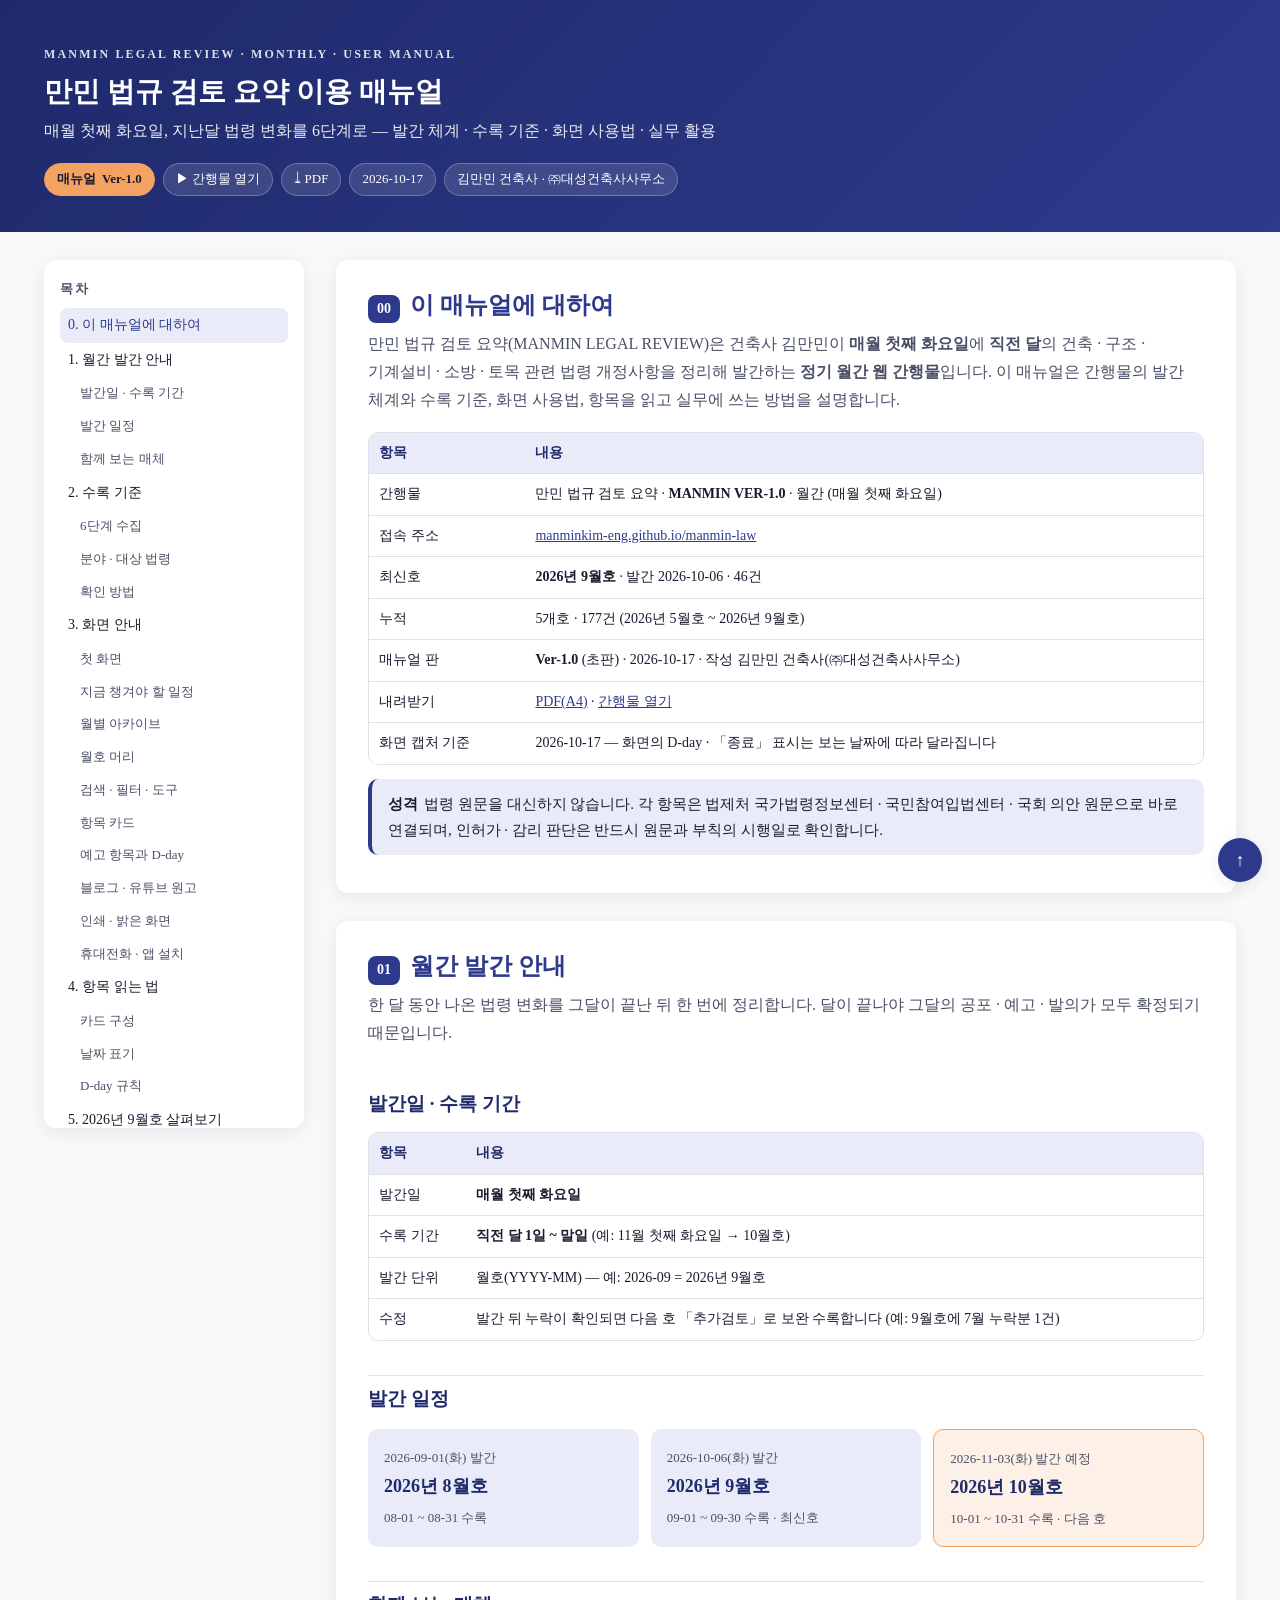
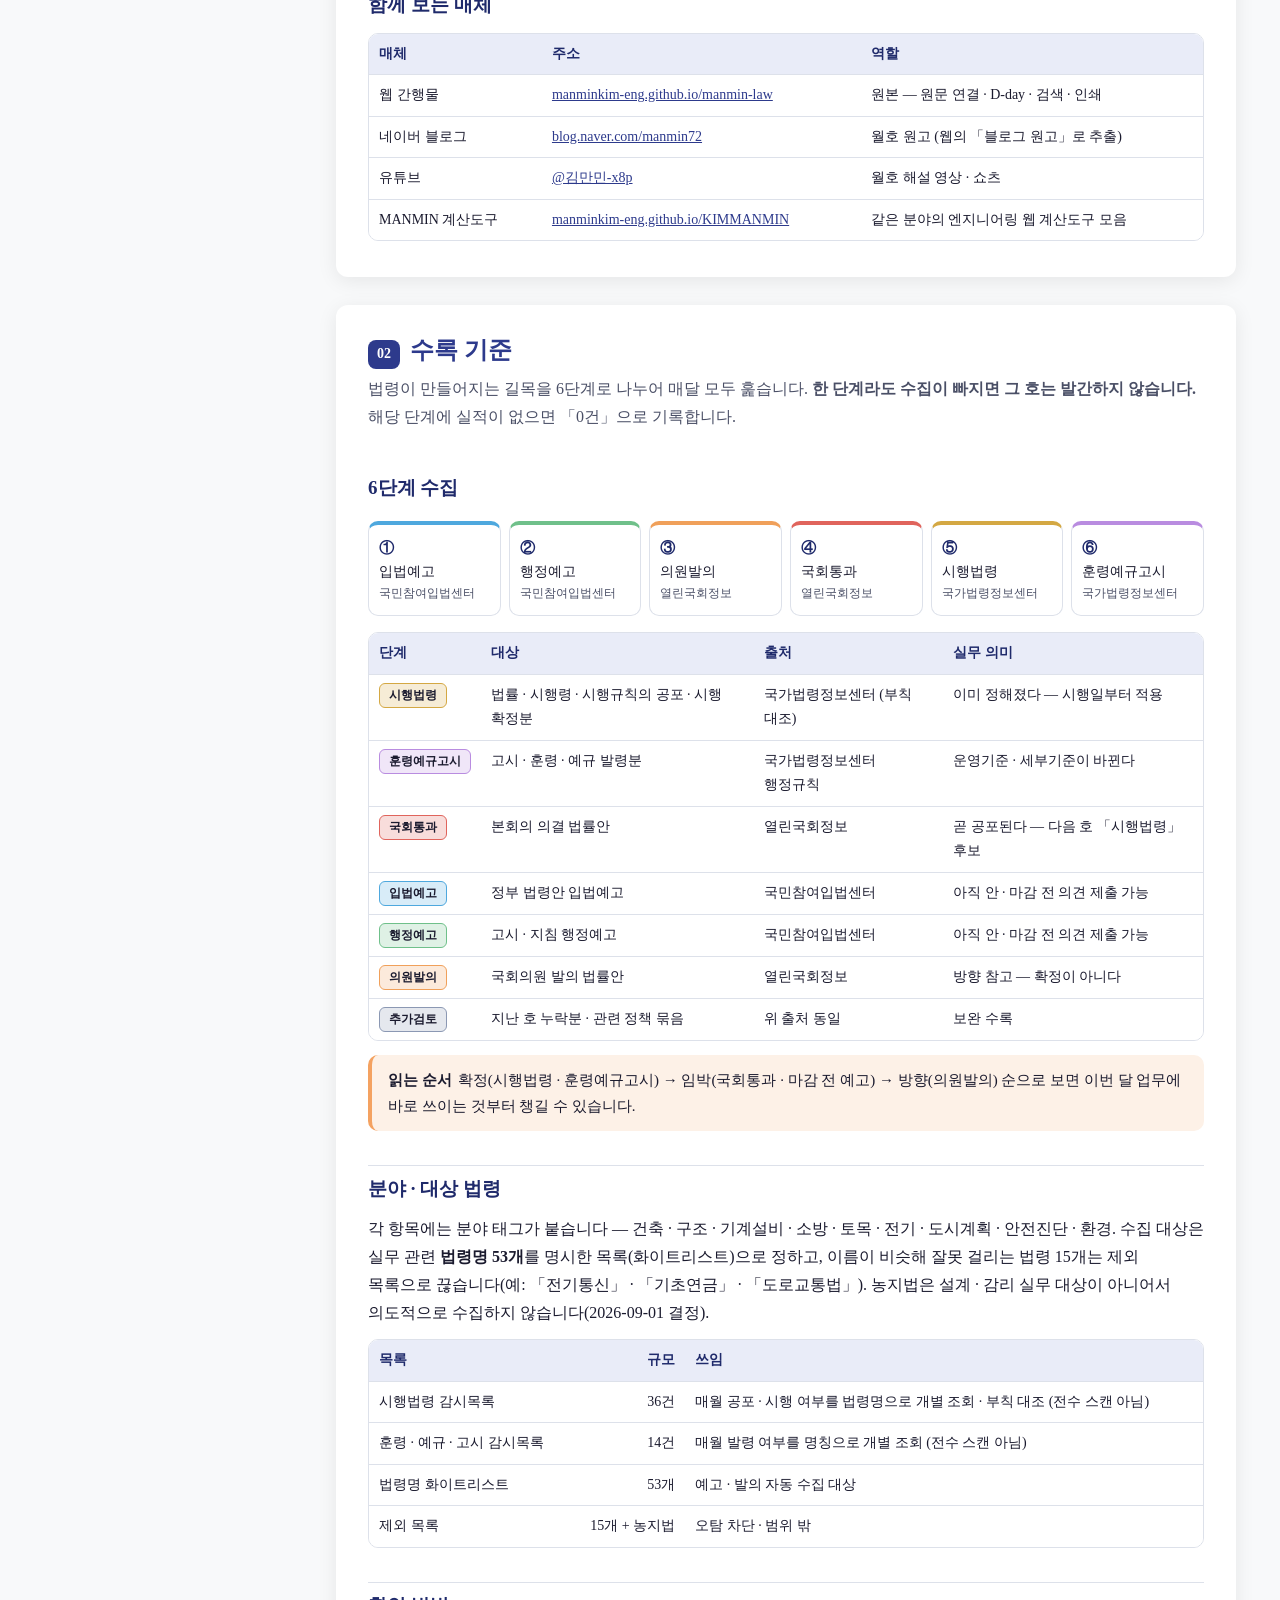
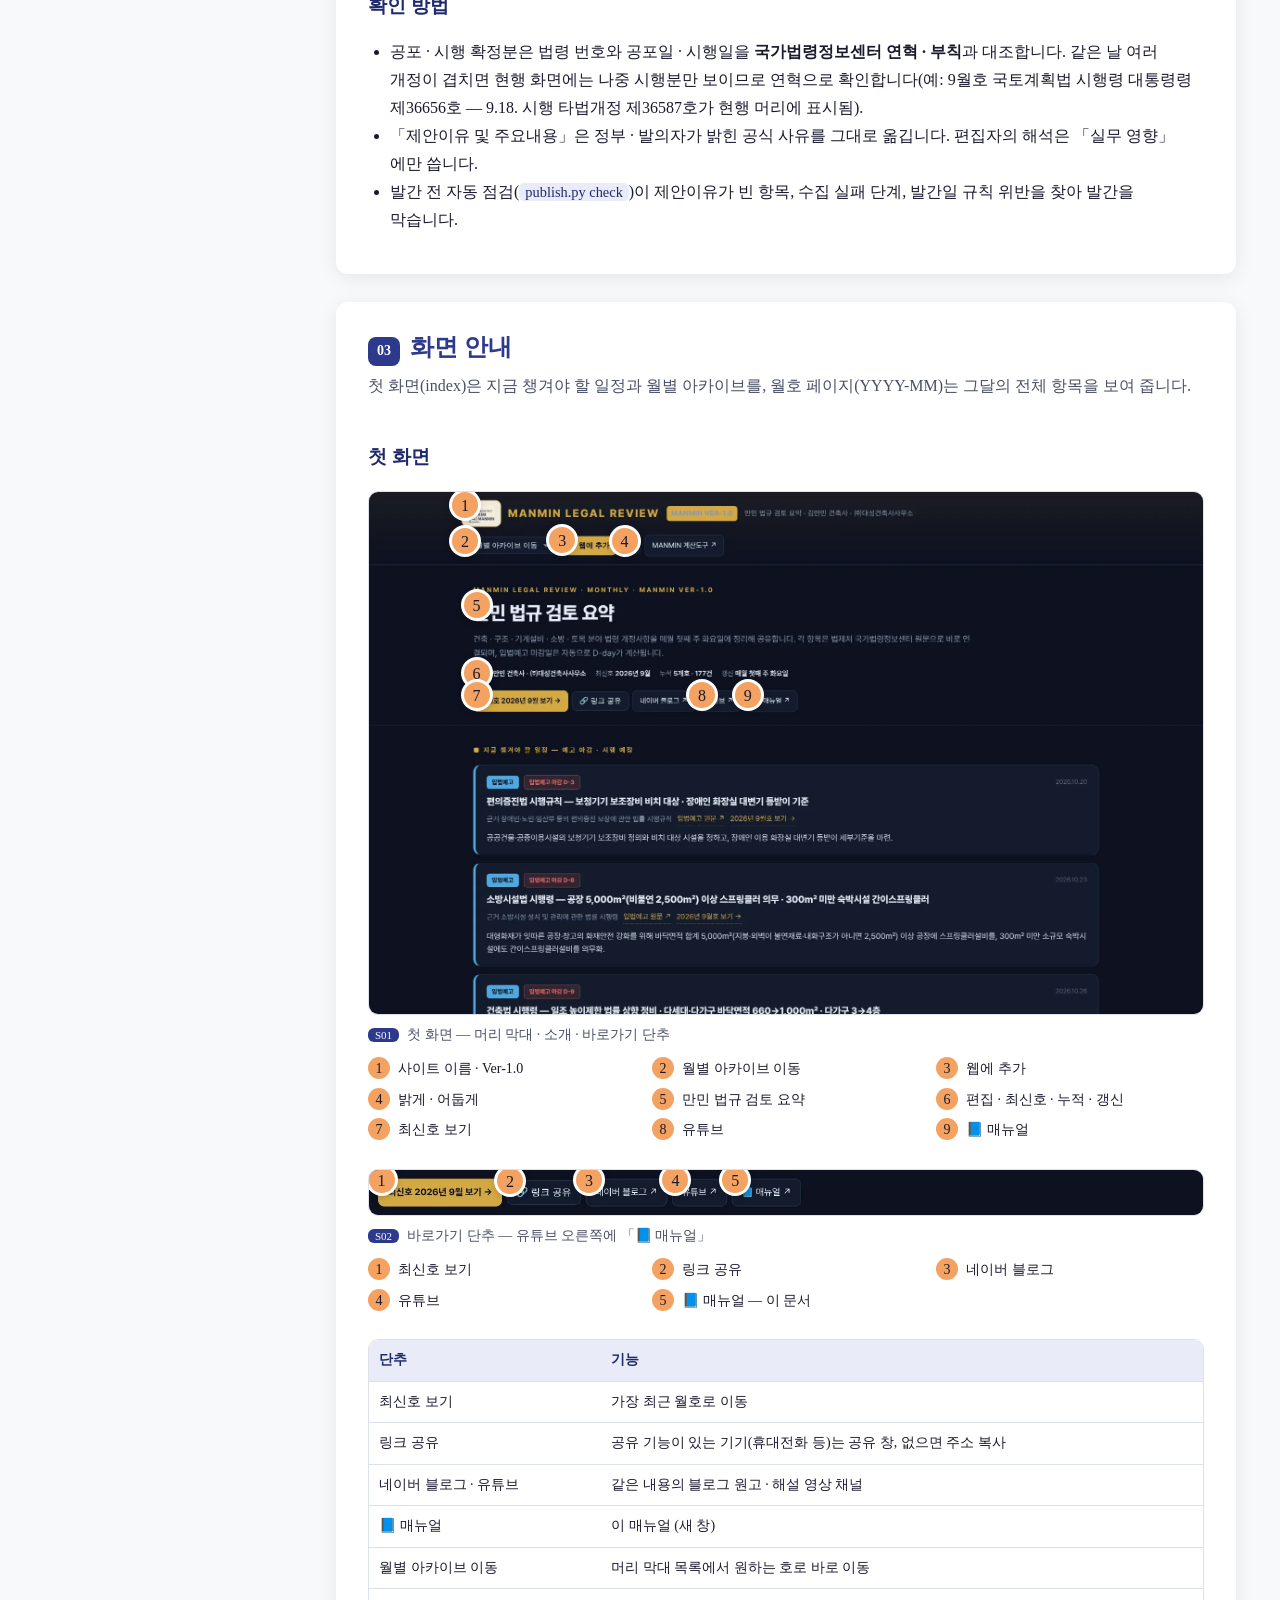
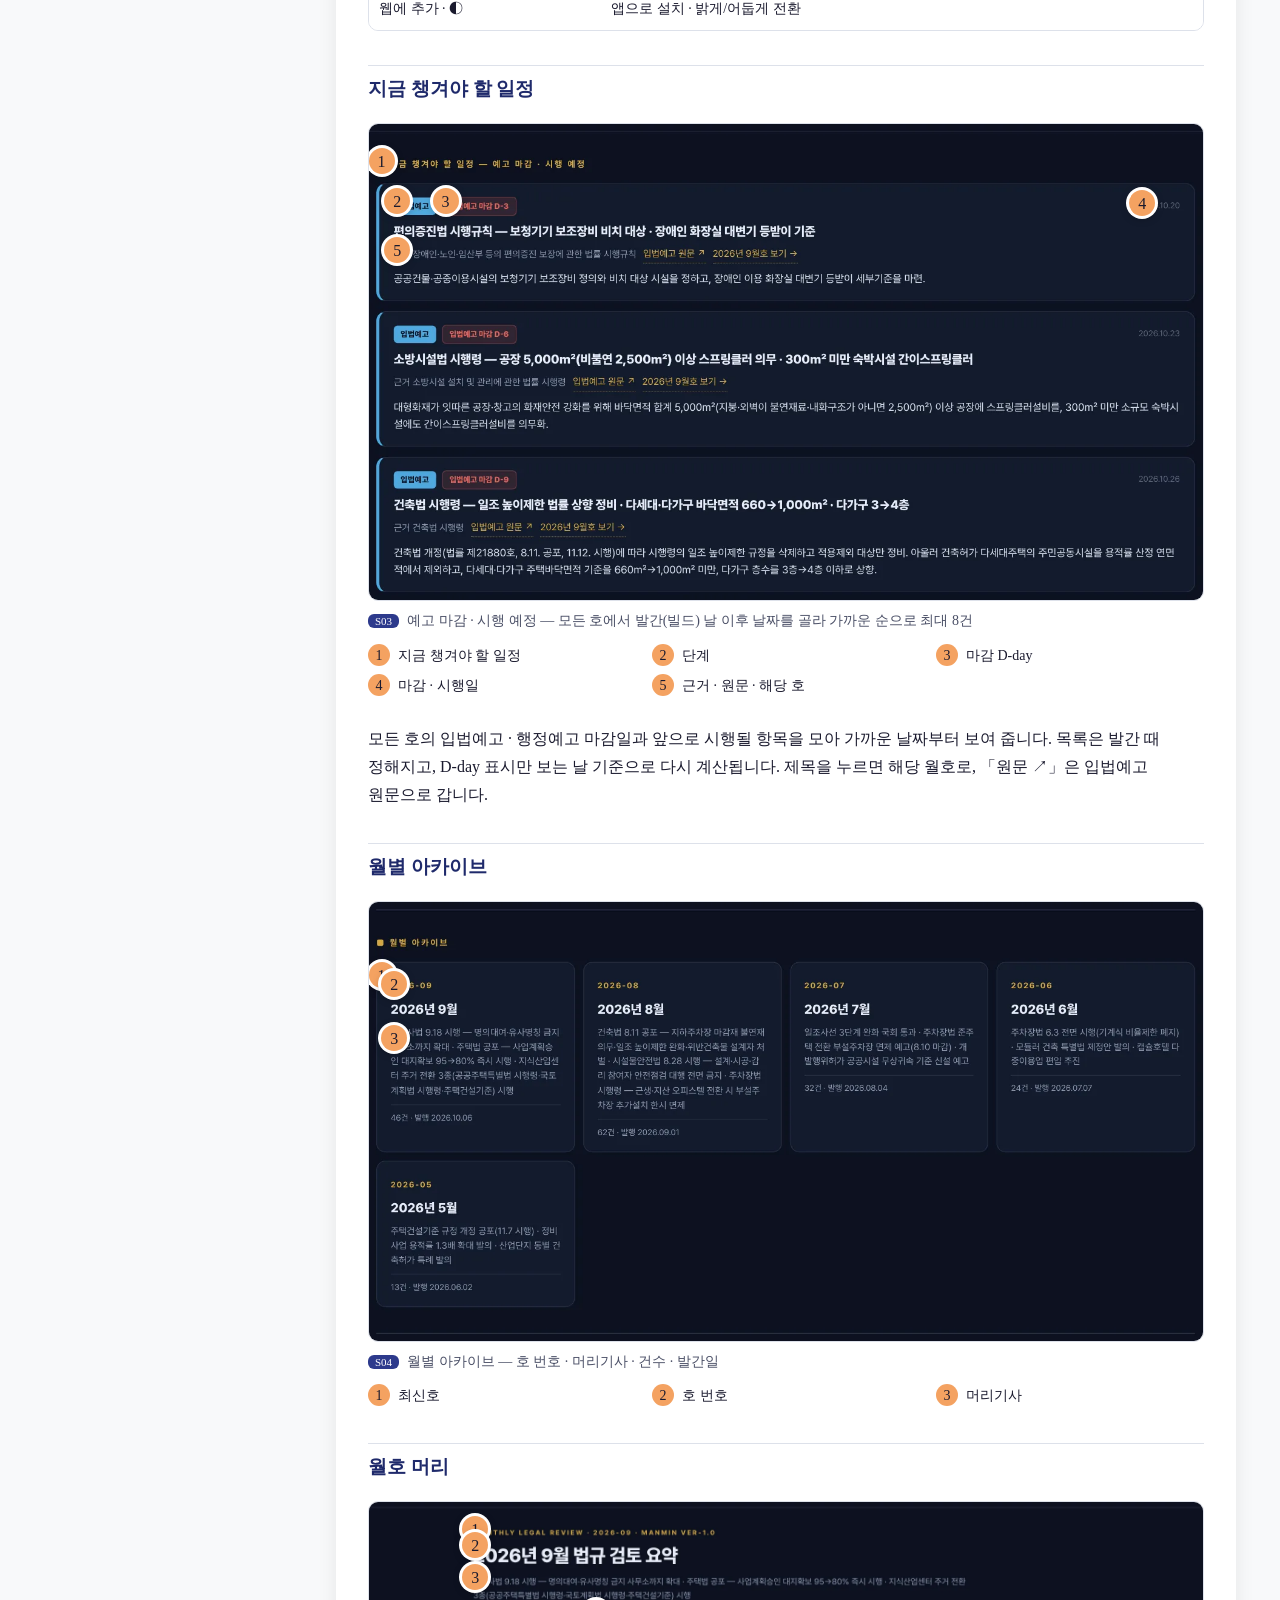
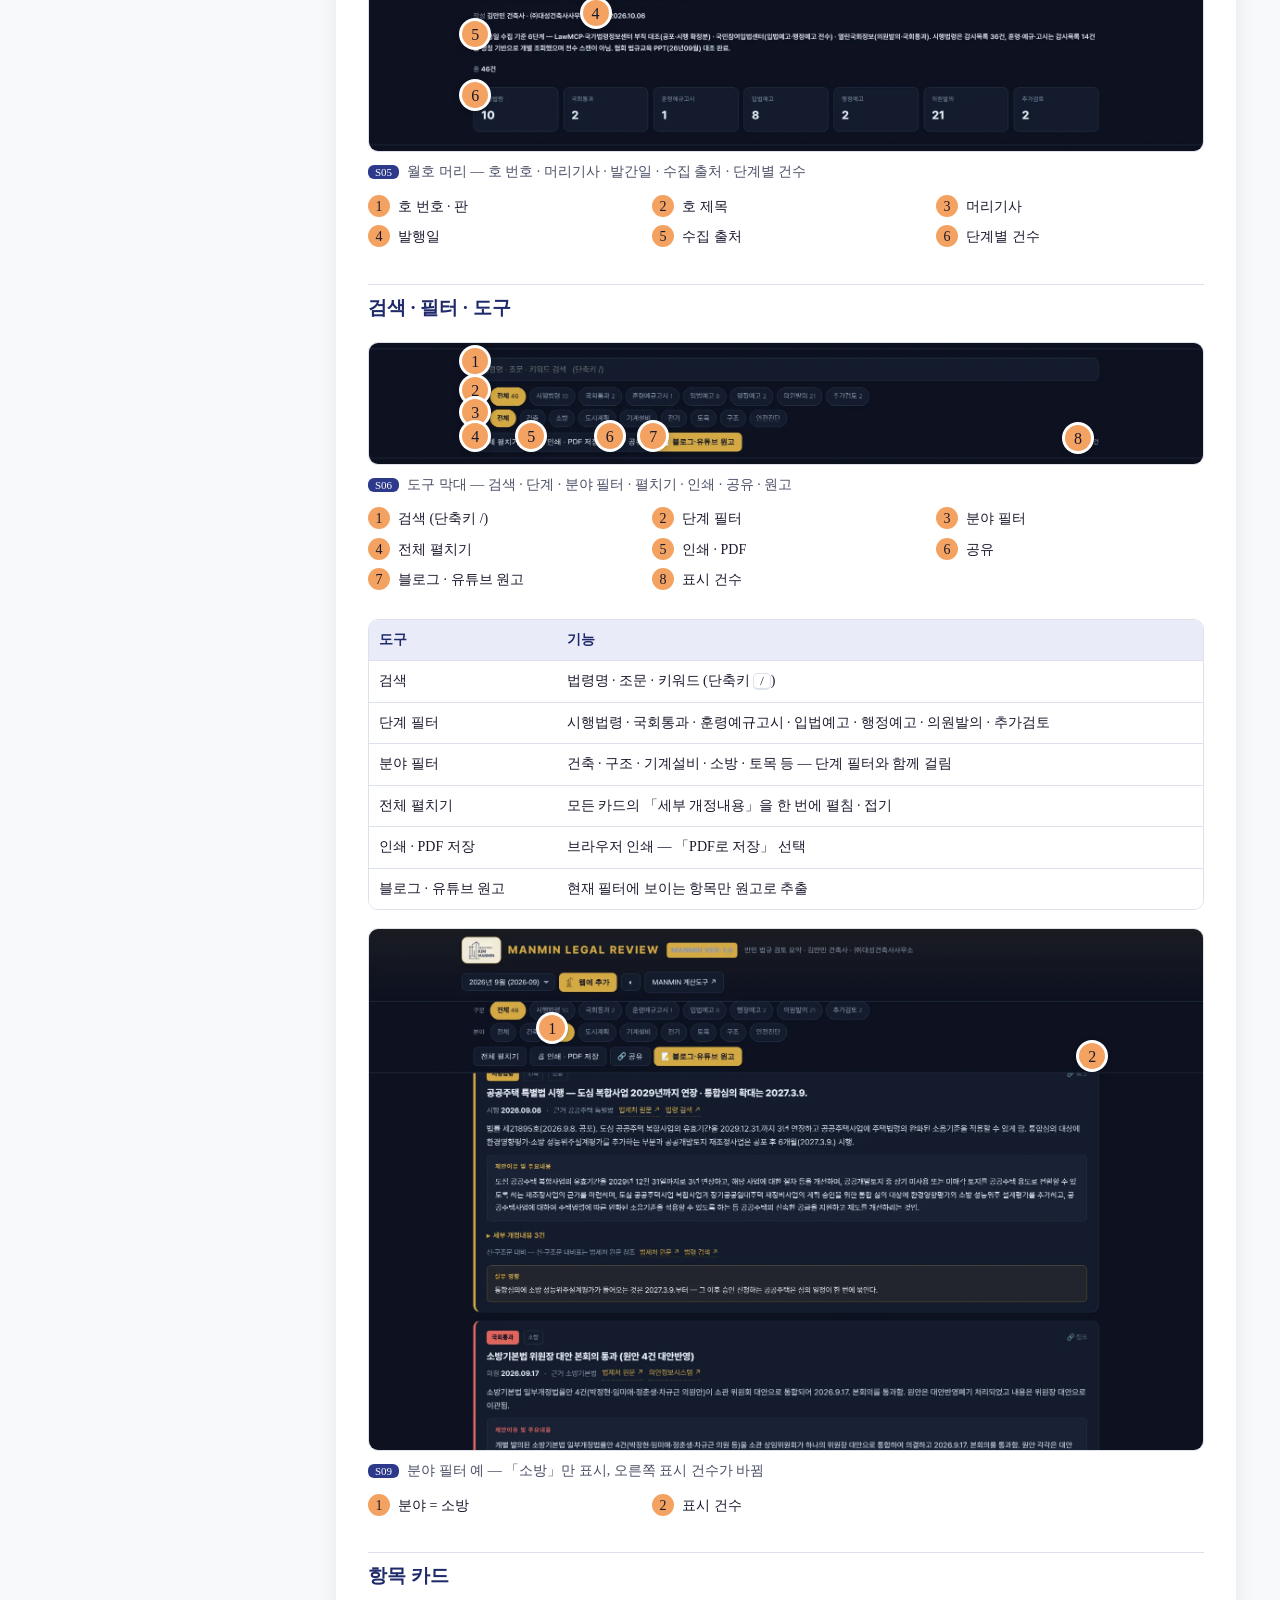
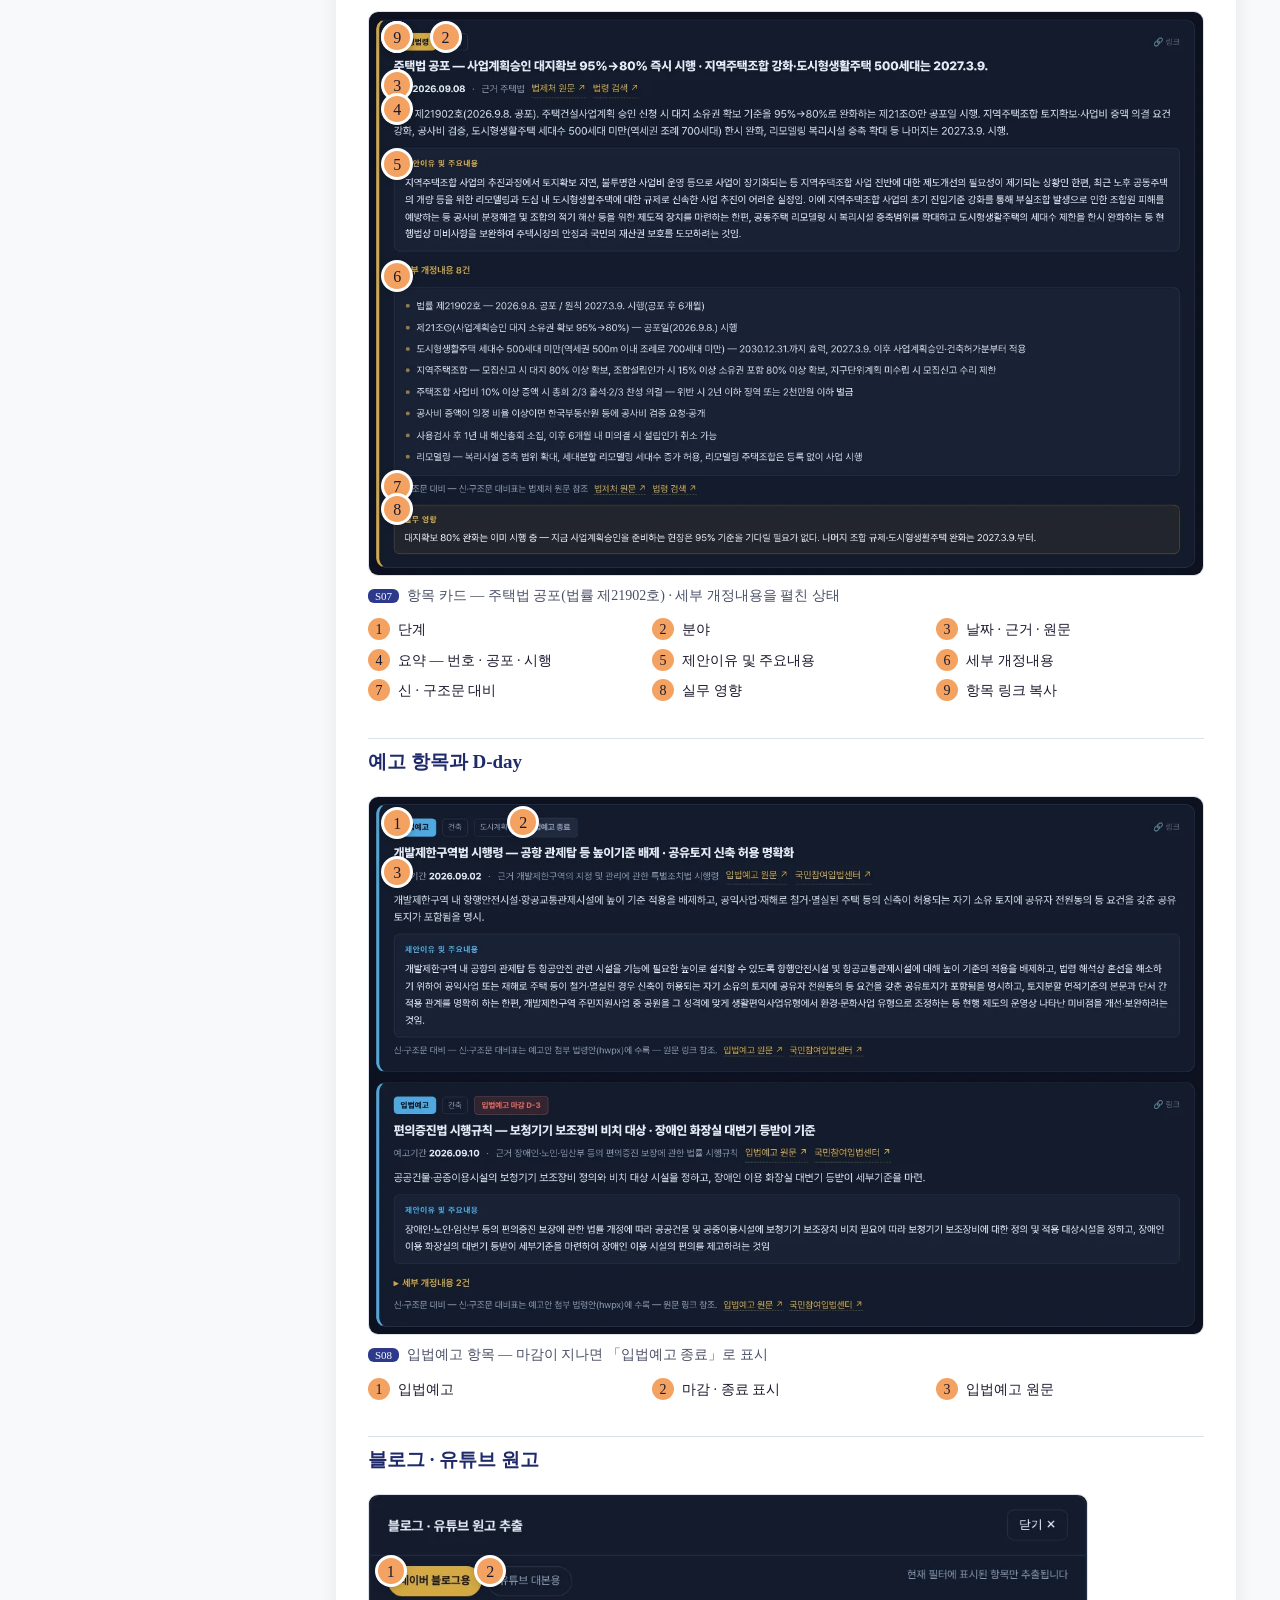
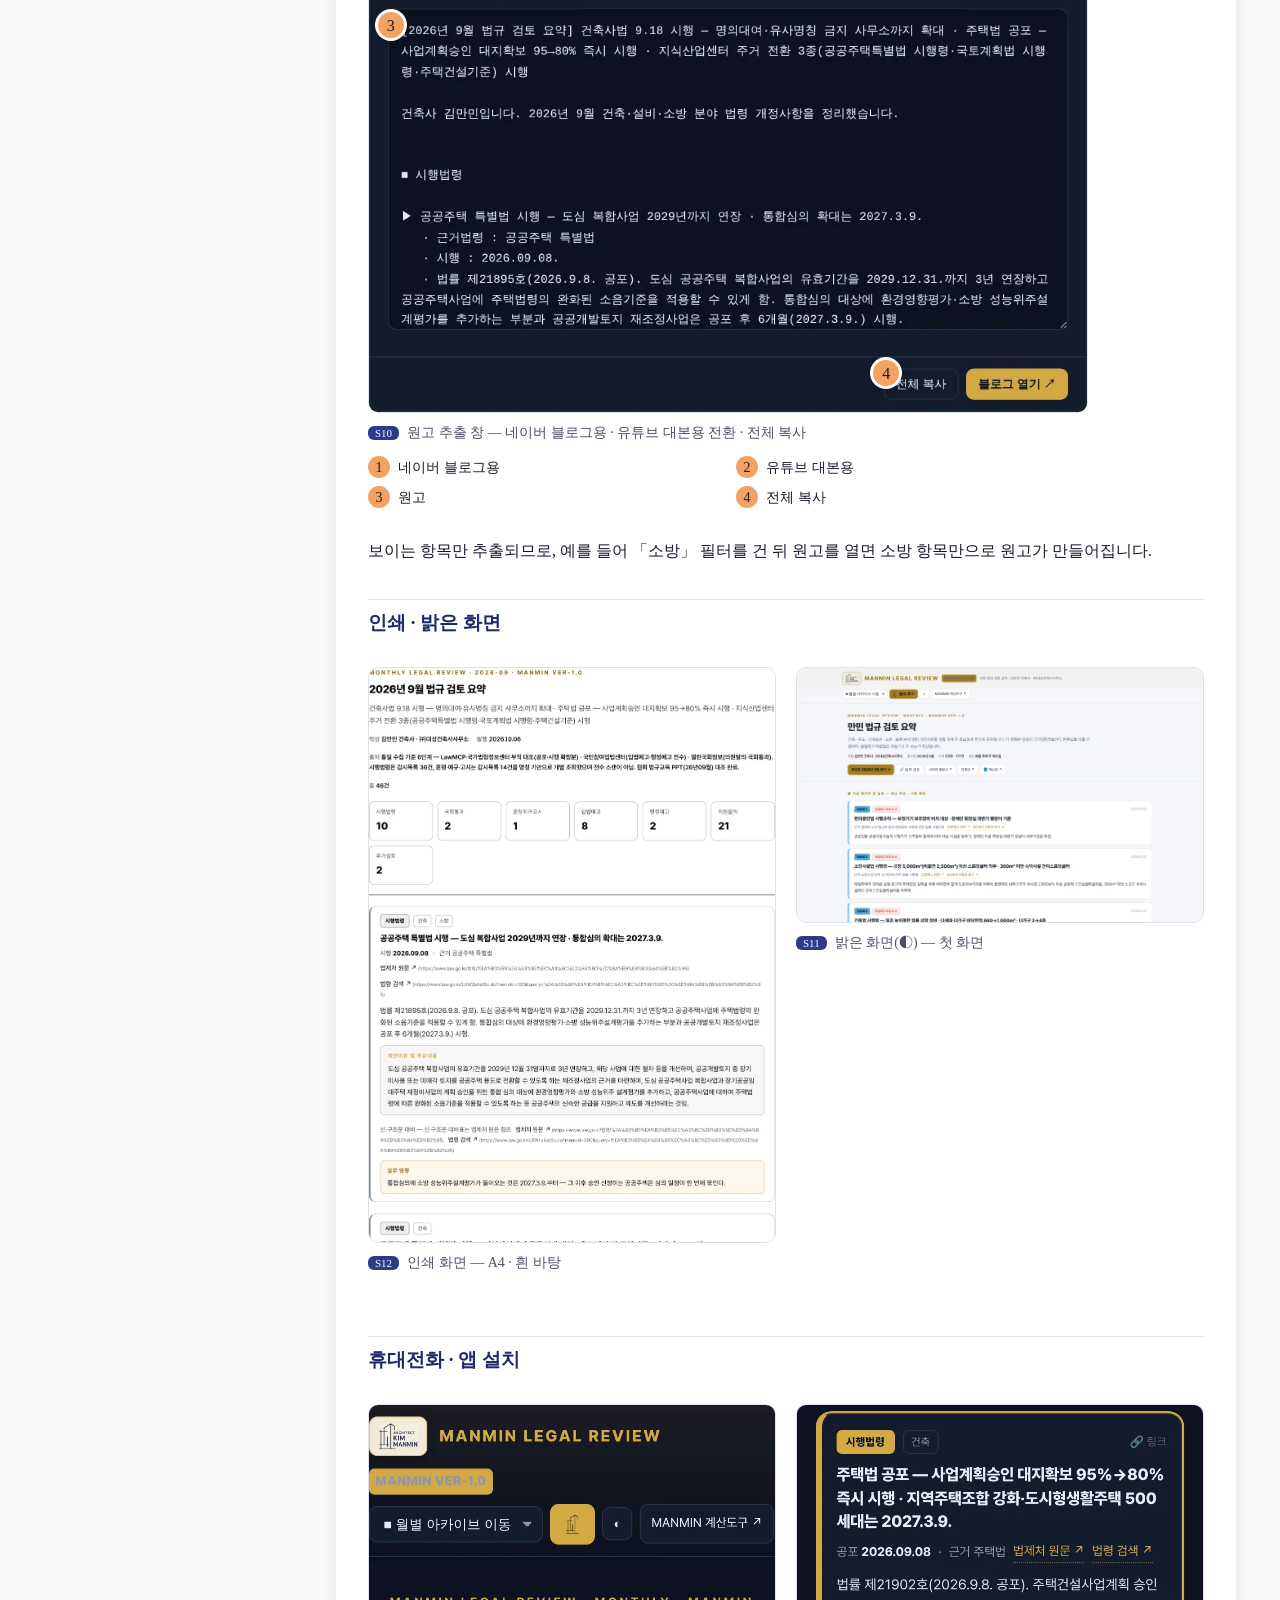
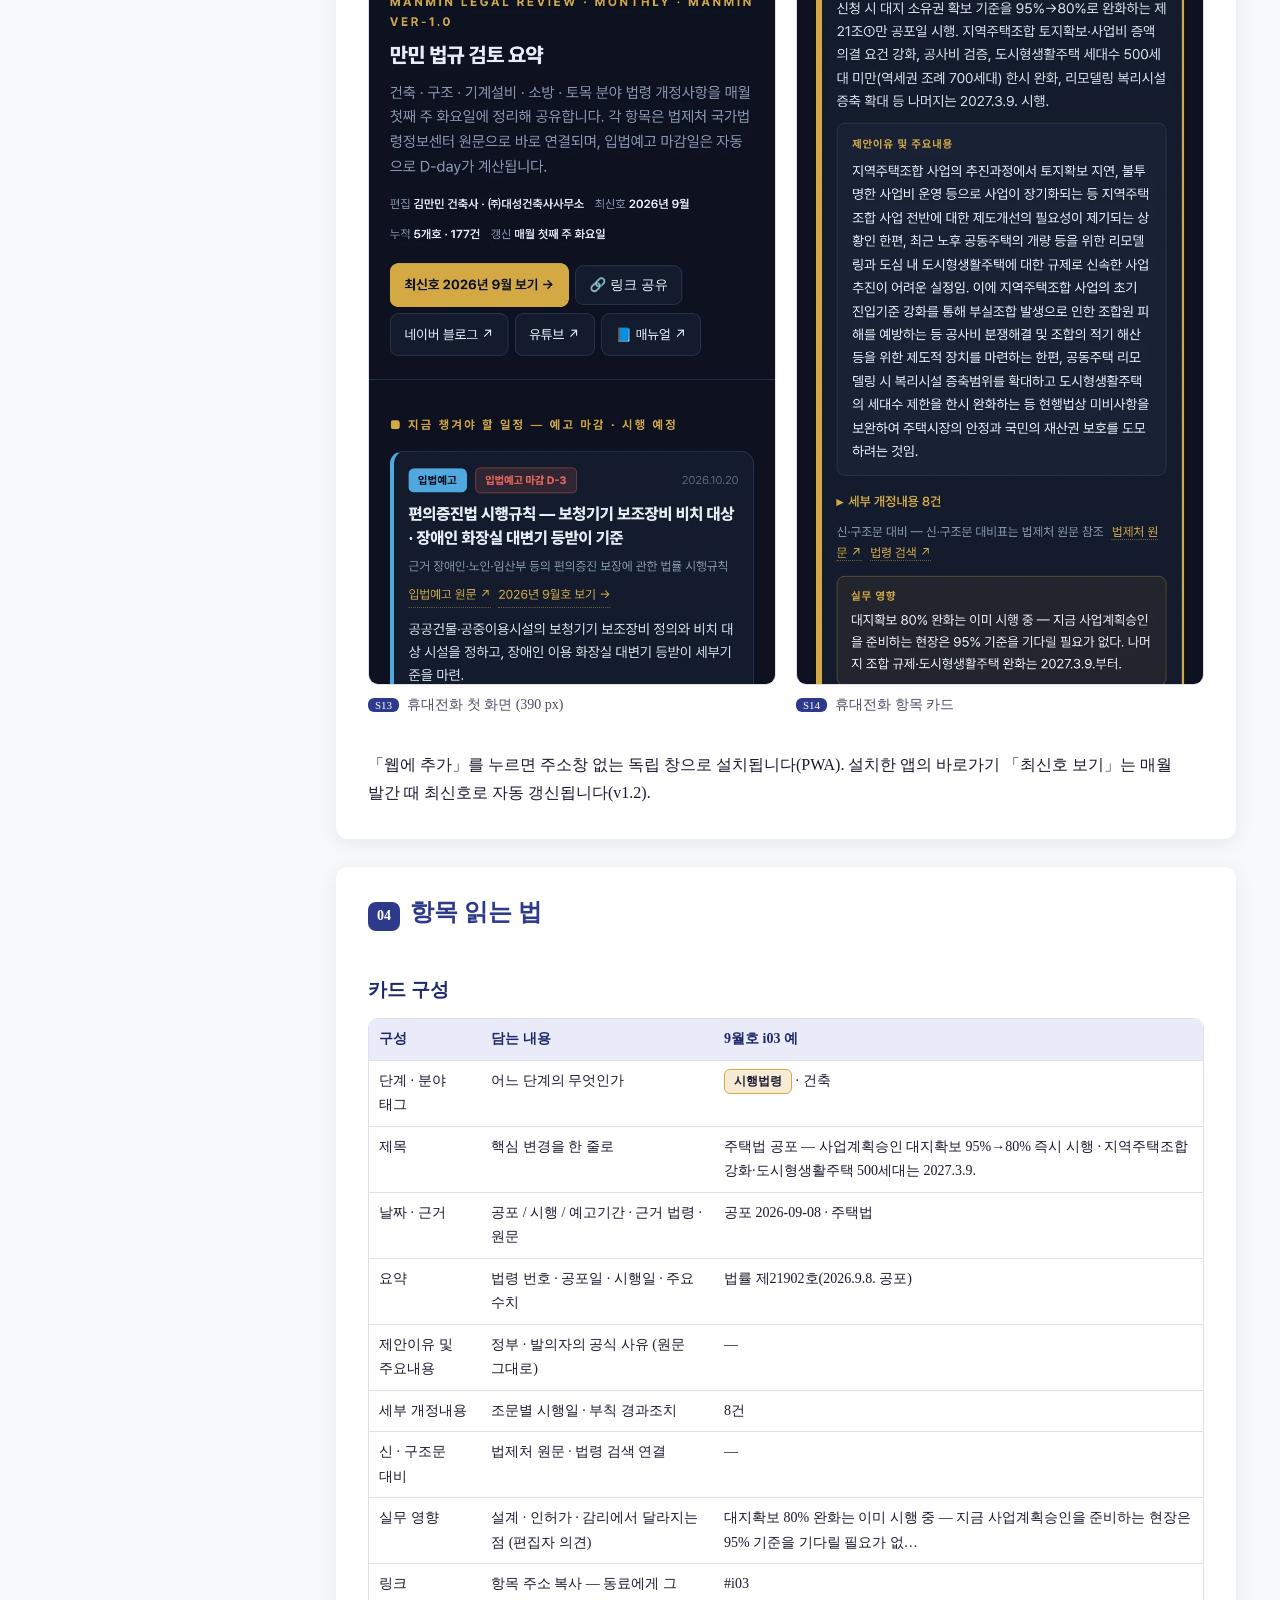
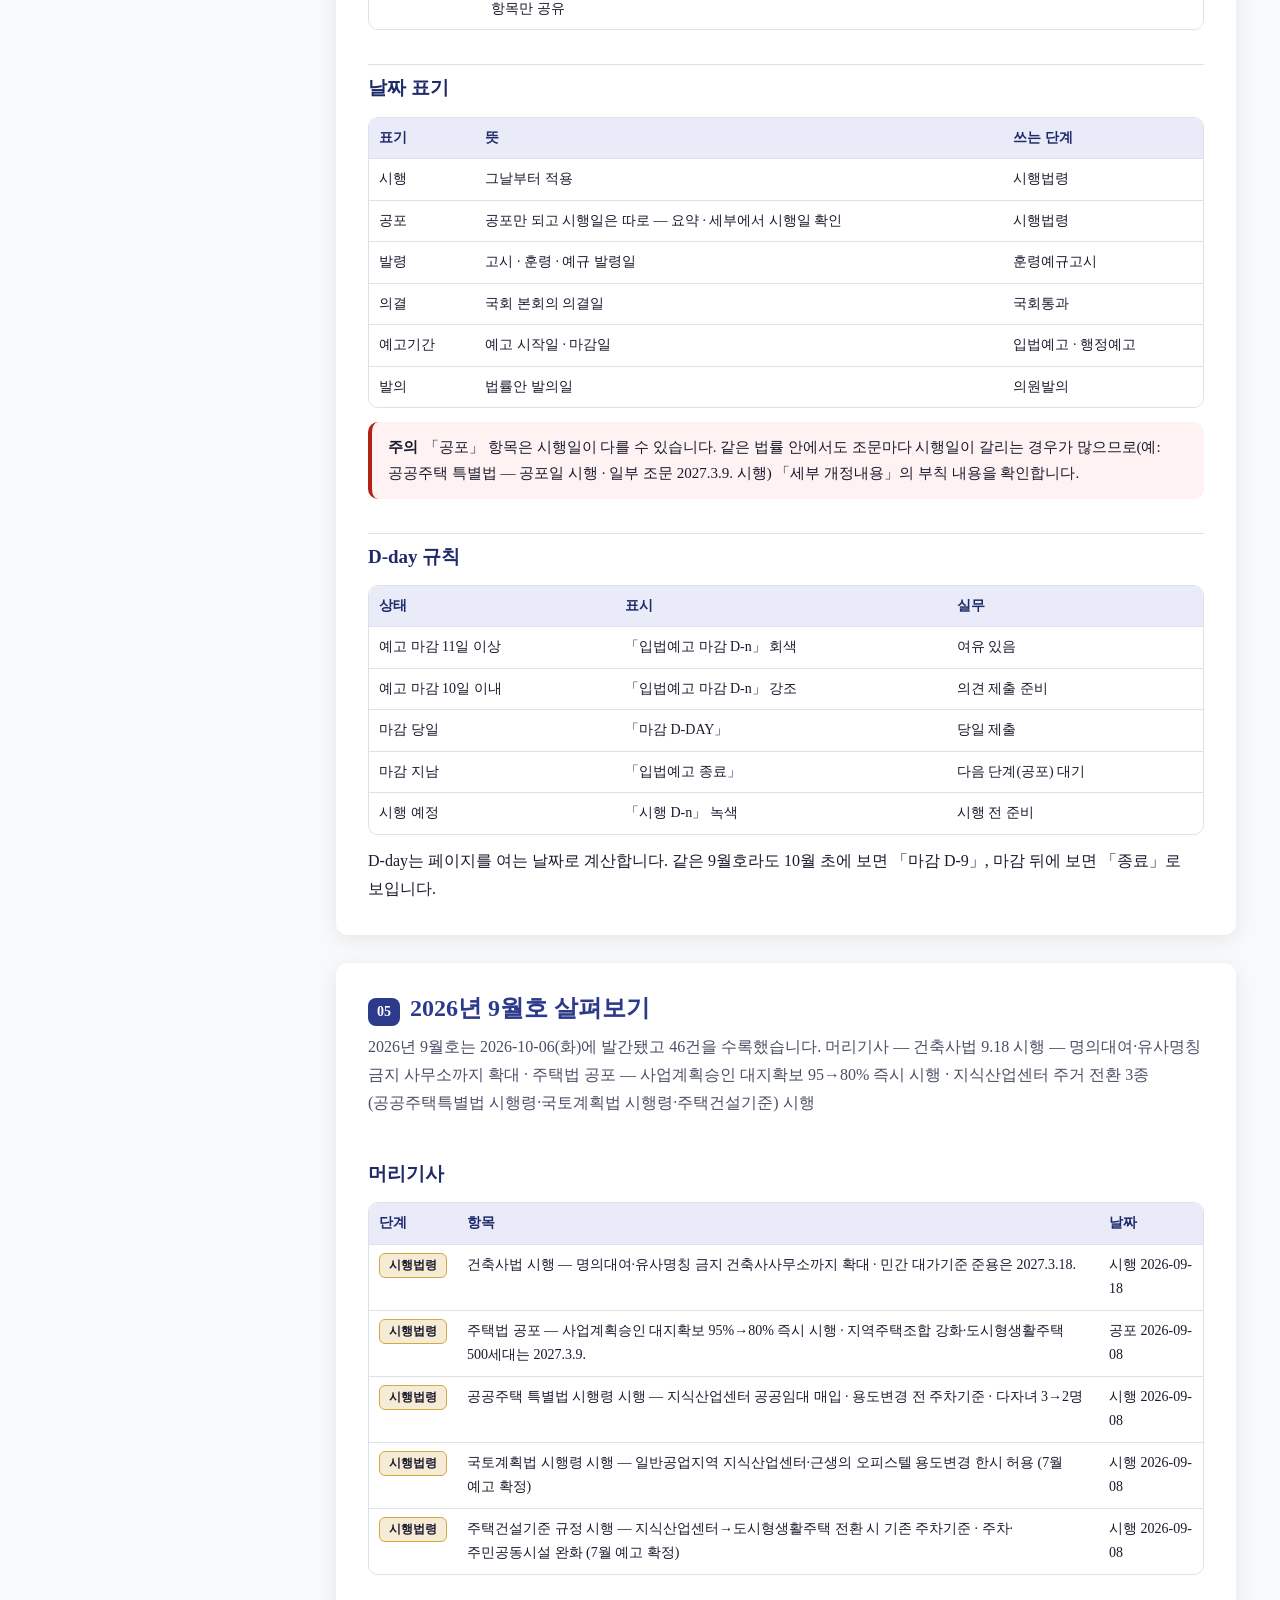
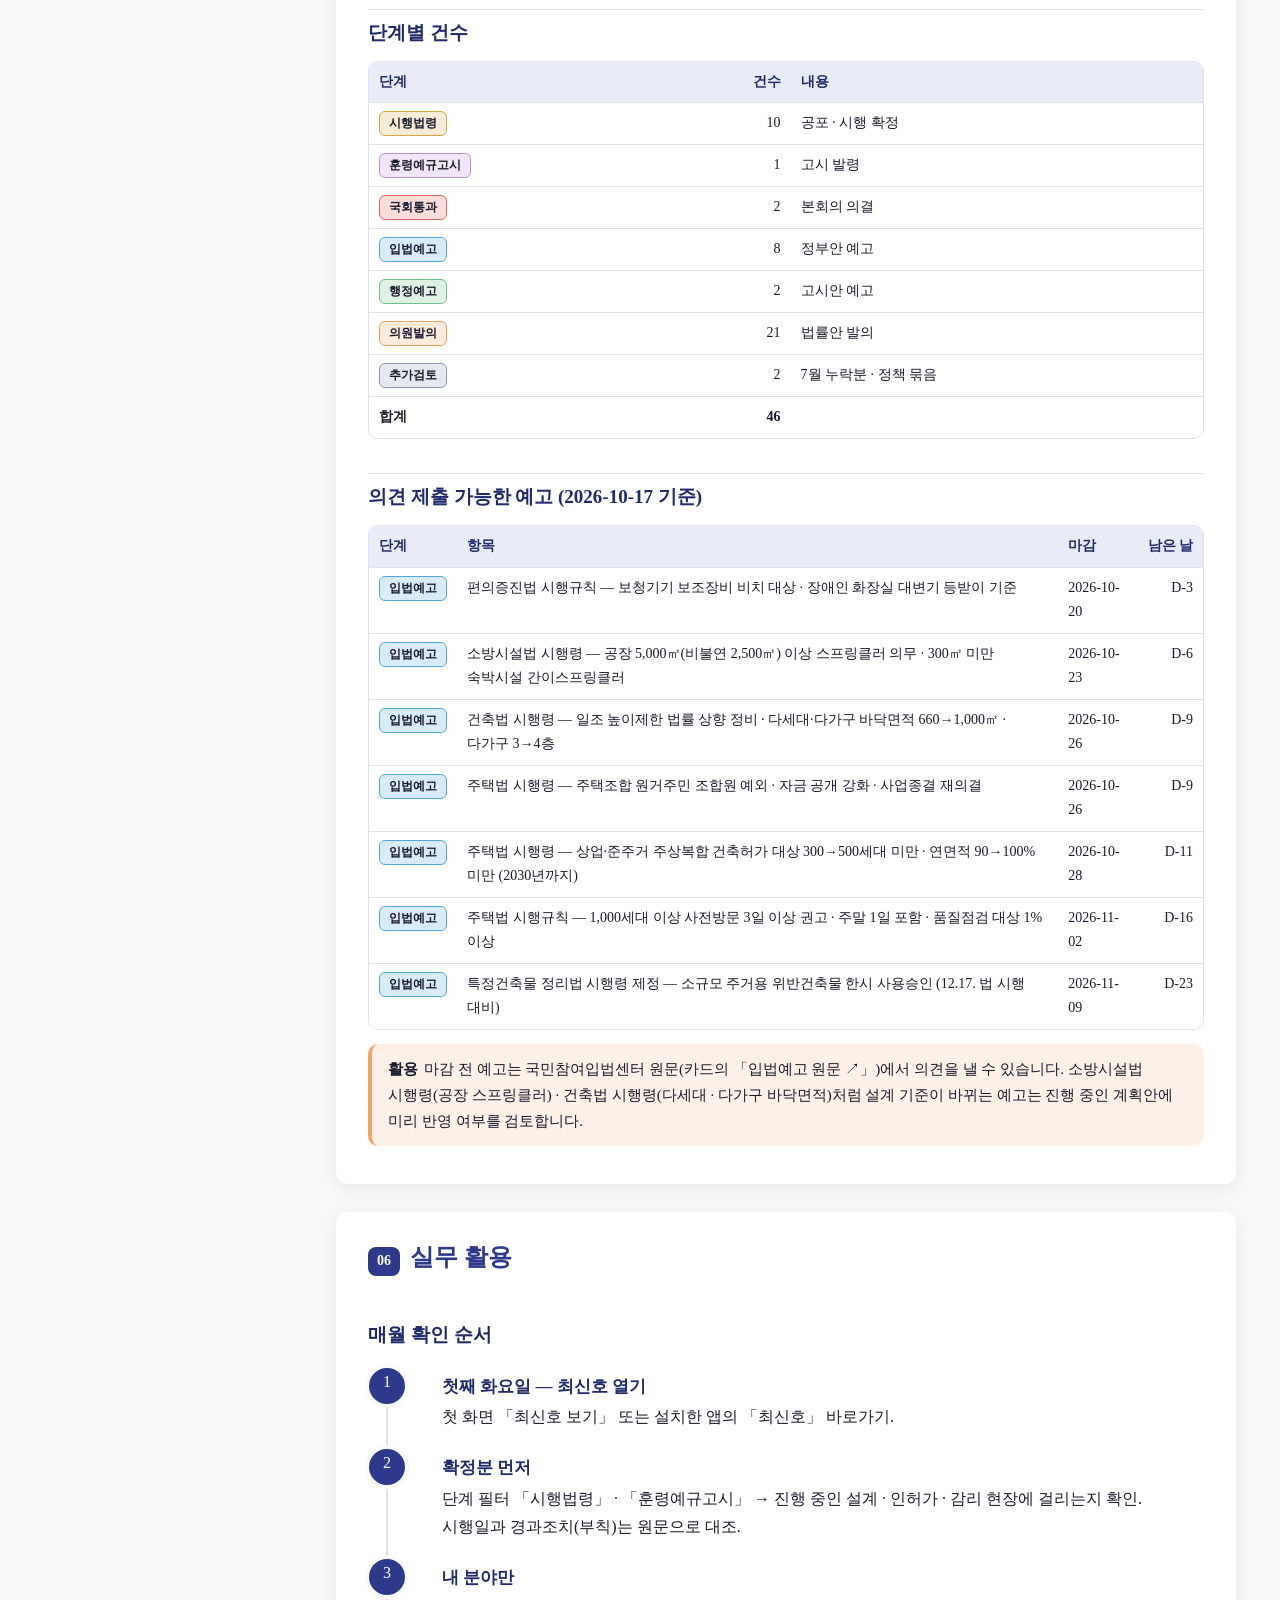
==== manual/index.html @ a417d849 "v1.2 — 첫 화면 「📘 매뉴얼」 단추 · 이용 매뉴얼 Ver-1.0 신설 · manifest 최신호 자동 갱신 - build.py: 첫 화면 바로가기 「유튜브 ↗」 오른쪽에 같" ====
<!doctype html>
<html lang="ko"><head>
<meta charset="utf-8"><meta name="viewport" content="width=device-width,initial-scale=1">
<title>만민 법규 검토 요약 이용 매뉴얼 Ver-1.0</title>
<meta name="description" content="매월 첫째 화요일 발간하는 건축 · 구조 · 기계설비 · 소방 · 토목 법령 개정 요약 — 발간 체계 · 수록 기준 · 화면 사용법 · 실무 활용">
<meta name="author" content="김만민 건축사 · ㈜대성건축사사무소">
<link rel="preconnect" href="https://fonts.googleapis.com"><link rel="preconnect" href="https://fonts.gstatic.com" crossorigin>
<link rel="stylesheet" href="https://fonts.googleapis.com/css2?family=Noto+Sans+KR:wght@300;400;500;700;900&family=JetBrains+Mono:wght@400;600&family=Orbitron:wght@700;900&display=swap">
<link rel="stylesheet" href="./assets/fonts/manmin-fonts.css">
<style>
:root{
  --navy:#2D3A8C;--navy-d:#1F2A6B;--navy-l:#E9ECF8;--accent:#F4A261;--accent-d:#C97A3A;--accent-l:#FDF1E7;
  --bg:#F8F9FA;--card:#FFFFFF;--text:#1A1A2E;--text2:#4A4F66;--line:#DDE1EA;--ok:#0F766E;--ng:#B42318;
  --r:12px;--pad:24px;--shadow:0 4px 20px rgba(0,0,0,.08);
}
*{box-sizing:border-box}
html{scroll-behavior:smooth;-webkit-text-size-adjust:100%}
body{margin:0;background:var(--bg);color:var(--text);font-family:var(--font-sans);font-size:16px;line-height:1.75;word-break:keep-all;overflow-wrap:anywhere}
a{color:var(--navy)}a:hover{color:var(--accent-d)}
code,kbd,.mono{font-family:var(--font-mono);font-size:.9em}
code{background:var(--navy-l);color:var(--navy-d);padding:1px 6px;border-radius:5px}
kbd{border:1px solid var(--line);border-bottom-width:2px;border-radius:5px;padding:0 6px;background:#fff}
/* 상단 */
.top{background:linear-gradient(135deg,var(--navy-d),var(--navy));color:#fff}
.top-in{max-width:1240px;margin:0 auto;padding:44px 24px 36px}
.eyebrow{font-family:var(--font-brand);font-weight:700;font-size:12px;letter-spacing:.18em;opacity:.85}
.top h1{font-size:28px;font-weight:900;margin:8px 0 6px;line-height:1.35}
.top .sub{opacity:.9;margin:0}
.badges{display:flex;flex-wrap:wrap;gap:8px;margin-top:18px}
.badge{display:inline-flex;align-items:center;gap:6px;background:rgba(255,255,255,.12);border:1px solid rgba(255,255,255,.25);border-radius:999px;padding:4px 12px;font-size:13px}
a.badge{color:#fff;text-decoration:none}a.badge:hover{background:rgba(255,255,255,.24);color:#fff}
.badge.acc{background:var(--accent);border-color:var(--accent);color:#1A1A2E;font-weight:700}
/* 레이아웃 */
.wrap{max-width:1240px;margin:0 auto;padding:28px 24px 80px;display:grid;grid-template-columns:260px minmax(0,1fr);gap:32px}
nav.toc{position:sticky;top:16px;align-self:start;max-height:calc(100vh - 32px);overflow:auto;background:var(--card);border-radius:var(--r);box-shadow:var(--shadow);padding:18px 16px;font-size:14px}
nav.toc h2{font-size:13px;letter-spacing:.12em;color:var(--text2);margin:0 0 8px}
nav.toc ol{list-style:none;margin:0;padding:0}
nav.toc li a{display:block;padding:5px 8px;border-radius:8px;text-decoration:none;color:var(--text)}
nav.toc li a:hover,nav.toc li a.on{background:var(--navy-l);color:var(--navy)}
nav.toc li.sub a{padding-left:20px;font-size:13px;color:var(--text2)}
main{min-width:0}
section.ch{background:var(--card);border-radius:var(--r);box-shadow:var(--shadow);padding:var(--pad) calc(var(--pad) + 8px);margin-bottom:28px}
section.ch>h2{font-size:24px;font-weight:700;color:var(--navy);margin:0 0 4px;display:flex;align-items:baseline;gap:10px}
section.ch>h2 .n{font-family:var(--font-brand);font-weight:700;font-size:14px;color:#fff;background:var(--navy);border-radius:8px;padding:2px 9px}
section.ch>.lead{color:var(--text2);margin:0 0 18px}
h3{font-size:19px;color:var(--navy-d);margin:34px 0 10px;padding-top:6px;border-top:1px solid var(--line)}
h3:first-of-type{border-top:0}
h4{font-size:16px;margin:22px 0 8px}
p{margin:8px 0}
ul,ol{padding-left:22px}
.note,.tip,.warn{border-radius:10px;padding:12px 16px;margin:14px 0;font-size:15px}
.note{background:var(--navy-l);border-left:4px solid var(--navy)}
.tip{background:var(--accent-l);border-left:4px solid var(--accent)}
.warn{background:#FEF3F2;border-left:4px solid var(--ng)}
.note b:first-child,.tip b:first-child,.warn b:first-child{margin-right:6px}
/* 표 */
.tbl{overflow-x:auto;margin:12px 0;border:1px solid var(--line);border-radius:10px}
table{border-collapse:collapse;width:100%;font-size:14px;background:#fff}
th,td{border-bottom:1px solid var(--line);padding:8px 10px;text-align:left;vertical-align:top}
th{background:var(--navy-l);color:var(--navy-d);font-weight:700;white-space:nowrap}
tr:last-child td{border-bottom:0}
td.num,th.num{text-align:right;font-family:var(--font-mono);white-space:nowrap}
.ok{color:var(--ok);font-weight:700}.ng{color:var(--ng);font-weight:700}
/* 그림 */
figure.shot{margin:18px 0 26px}
figure.shot .frame{position:relative;border:1px solid var(--line);border-radius:10px;overflow:hidden;background:#fff;cursor:zoom-in}
figure.shot img{display:block;width:100%;height:auto}
figure.narrow{max-width:420px}
.pin{position:absolute;transform:translate(-50%,-50%);width:26px;height:26px;border-radius:50%;background:var(--accent);color:#1A1A2E;font:700 13px/26px var(--font-mono);text-align:center;box-shadow:0 0 0 3px #fff,0 2px 8px rgba(0,0,0,.35);pointer-events:none}
figcaption{font-size:14px;color:var(--text2);margin-top:8px}
.fno{font-family:var(--font-mono);font-size:11px;background:var(--navy);color:#fff;border-radius:6px;padding:1px 7px;margin-right:8px}
ol.legend{list-style:none;padding:0;margin:10px 0 0;display:grid;grid-template-columns:repeat(auto-fill,minmax(260px,1fr));gap:6px 16px;font-size:14px}
ol.legend li{display:flex;gap:8px;align-items:flex-start}
ol.legend b{flex:0 0 22px;height:22px;border-radius:50%;background:var(--accent);font:700 12px/22px var(--font-mono);text-align:center}
.pair{display:grid;grid-template-columns:1fr 1fr;gap:20px;align-items:start}
/* 단계 */
.steps{counter-reset:st;list-style:none;padding:0;margin:16px 0}
.steps>li{counter-increment:st;position:relative;padding:4px 0 18px 54px;border-left:2px solid var(--line);margin-left:18px}
.steps>li:last-child{border-left-color:transparent}
.steps>li::before{content:counter(st);position:absolute;left:-19px;top:0;width:36px;height:36px;border-radius:50%;background:var(--navy);color:#fff;font:700 15px/36px var(--font-mono);text-align:center;box-shadow:0 0 0 4px var(--bg)}
.steps>li>b.t{display:block;font-size:17px;color:var(--navy-d);margin-bottom:2px}
/* 수식 */
.eq{font-family:var(--font-mono);background:#0F1630;color:#E8ECFF;border-radius:10px;padding:14px 18px;margin:12px 0;overflow-x:auto;font-size:14px;line-height:1.9;white-space:pre}
.eq .c{color:#9AA6D6}
.svgbox{background:#fff;border:1px solid var(--line);border-radius:10px;padding:12px;margin:14px 0;overflow-x:auto}
.svgbox svg{display:block;width:100%;min-width:640px;height:auto}
.cards{display:grid;grid-template-columns:repeat(auto-fill,minmax(220px,1fr));gap:14px;margin:14px 0}
.card{border:1px solid var(--line);border-radius:var(--r);padding:16px;background:#fff}
.card h5{margin:0 0 4px;font-size:15px;color:var(--navy)}
.card p{margin:0;font-size:14px;color:var(--text2)}
footer.foot{max-width:1240px;margin:0 auto;padding:0 24px 40px;color:var(--text2);font-size:13px}
/* 라이트박스 */
#lb{position:fixed;inset:0;background:rgba(10,14,30,.88);display:none;align-items:center;justify-content:center;z-index:99;cursor:zoom-out;padding:16px}
#lb.open{display:flex}#lb img{max-width:100%;max-height:100%;border-radius:8px;background:#fff}
.totop{position:fixed;right:18px;bottom:18px;width:44px;height:44px;border-radius:50%;background:var(--navy);color:#fff;border:0;font-size:18px;box-shadow:var(--shadow);cursor:pointer}
/* 반응형 5단계 */
@media (max-width:1240px){.wrap{grid-template-columns:230px minmax(0,1fr);gap:24px}}
@media (max-width:1024px){.wrap{grid-template-columns:1fr}nav.toc{position:static;max-height:none}nav.toc ol{columns:2}}
@media (max-width:760px){.pair{grid-template-columns:1fr}section.ch{padding:20px 18px}.top h1{font-size:24px}}
@media (max-width:640px){nav.toc ol{columns:1}body{font-size:15px}}
@media (max-width:480px){.wrap,.top-in{padding-left:16px;padding-right:16px}.pin{width:22px;height:22px;font-size:11px;line-height:22px}}
@media (max-width:400px){section.ch>h2{font-size:20px}}
@media (prefers-reduced-motion:reduce){html{scroll-behavior:auto}}
/* A4 인쇄 */
@page{size:A4;margin:14mm 12mm 14mm}
@media print{
  *{-webkit-print-color-adjust:exact;print-color-adjust:exact}
  body{background:#fff;font-size:10.5pt}
  nav.toc,.totop,#lb{display:none!important}
  .wrap{display:block;padding:0}
  section.ch{box-shadow:none;padding:0 0 8mm;margin:0;break-before:page}
  main{padding-bottom:8mm}
  section.ch:first-of-type{break-before:auto}
  figure.shot,.tbl,.eq,.svgbox,.note,.tip,.warn,.steps>li{break-inside:avoid}
  h3,h4{break-after:avoid}
  .top{border-radius:0}
  .pfoot{position:fixed;bottom:0;left:0;right:0;height:6mm;background:#fff;font-size:8pt;color:#666;border-top:1px solid #ccc;padding-top:1.5mm;display:flex;justify-content:space-between}
}
.pfoot{display:none}
@media print{.pfoot{display:flex}}
/* ── 좁은 화면 대응(r1 · 2026-10-12) : 화면 전용 — 인쇄·PDF에는 영향 없음 ── */
@media screen and (max-width:640px){
  .k1 td:first-child,.k1 th:first-child{white-space:normal}
  /* 글 표(숫자 칸 없는 표) → 행마다 카드로 쌓기 */
  .tbl.stack{border:0;border-radius:0;overflow:visible}
  .tbl.stack table,.tbl.stack tbody,.tbl.stack tr,.tbl.stack td{display:block;width:auto}
  .tbl.stack thead{position:absolute;width:1px;height:1px;overflow:hidden;clip:rect(0 0 0 0)}
  .tbl.stack table{background:transparent}
  .tbl.stack tr{border:1px solid var(--line);border-radius:10px;background:#fff;margin:0 0 10px;overflow:hidden}
  .tbl.stack td{border-bottom:1px solid var(--line);padding:8px 12px}
  .tbl.stack tr td:last-child{border-bottom:0}
  .tbl.stack td:first-child{background:var(--navy-l);color:var(--navy-d);font-weight:700}
  .tbl.stack td[data-th]:not(:first-child)::before{content:attr(data-th);display:block;font-size:12px;font-weight:700;color:var(--text2);margin-bottom:2px}
  .tbl.stack.c2 td[data-th]:not(:first-child)::before{display:none}
  .tbl.stack td:empty{display:none}
  /* 숫자 표 → 표 모양 유지, 글자·여백 축소, 넘치면 좌우로 밀기(오른쪽 그림자로 표시) */
  .tbl:not(.stack){background:linear-gradient(to right,#fff 30%,rgba(255,255,255,0)) left/40px 100% no-repeat local,linear-gradient(to left,#fff 30%,rgba(255,255,255,0)) right/40px 100% no-repeat local,radial-gradient(farthest-side at 100% 50%,rgba(26,26,46,.22),transparent) right/12px 100% no-repeat scroll,#fff}
  .tbl:not(.stack) table{font-size:13px;background:transparent}
  .tbl:not(.stack) th,.tbl:not(.stack) td{padding:7px 8px}
  /* 수식 → 줄바꿈 허용 */
  .eq{white-space:pre-wrap;word-break:keep-all;font-size:13px;line-height:1.75;padding:12px 14px}
  .eq .c{display:block;padding-left:1em}
  .svgbox{position:relative}
  .svgbox::after{content:"← 좌우로 밀어서 보기 →";display:block;text-align:center;font-size:12px;color:var(--text2);margin-top:6px;position:sticky;left:0}
  ol.legend{grid-template-columns:1fr}
  .steps>li{padding-left:34px;margin-left:14px}
}
.rev{white-space:nowrap}
@media print{.rev{display:none}}
</style>
</head><body>
<header class="top"><div class="top-in">
<div class="eyebrow">MANMIN LEGAL REVIEW · MONTHLY · USER MANUAL</div>
<h1>만민 법규 검토 요약 이용 매뉴얼</h1>
<p class="sub">매월 첫째 화요일, 지난달 법령 변화를 6단계로 — 발간 체계 · 수록 기준 · 화면 사용법 · 실무 활용</p>
<div class="badges"><span class="badge acc">매뉴얼 <span style="font-family:var(--font-brand)">Ver-1.0</span></span><a class="badge" href="../index.html">▶ 간행물 열기</a><a class="badge" href="만민법규검토요약_이용매뉴얼_Ver-1.0.pdf" download>⤓ PDF</a><span class="badge">2026-10-17</span><span class="badge">김만민 건축사 · ㈜대성건축사사무소</span></div>
</div></header>
<div class="wrap"><nav class="toc" aria-label="목차"><h2>목차</h2><ol><li><a href="#ch0">0. 이 매뉴얼에 대하여</a></li><li><a href="#ch1">1. 월간 발간 안내</a></li><li class="sub"><a href="#s1-1">발간일 · 수록 기간</a></li><li class="sub"><a href="#s1-2">발간 일정</a></li><li class="sub"><a href="#s1-3">함께 보는 매체</a></li><li><a href="#ch2">2. 수록 기준</a></li><li class="sub"><a href="#s2-1">6단계 수집</a></li><li class="sub"><a href="#s2-2">분야 · 대상 법령</a></li><li class="sub"><a href="#s2-3">확인 방법</a></li><li><a href="#ch3">3. 화면 안내</a></li><li class="sub"><a href="#s3-1">첫 화면</a></li><li class="sub"><a href="#s3-2">지금 챙겨야 할 일정</a></li><li class="sub"><a href="#s3-3">월별 아카이브</a></li><li class="sub"><a href="#s3-4">월호 머리</a></li><li class="sub"><a href="#s3-5">검색 · 필터 · 도구</a></li><li class="sub"><a href="#s3-6">항목 카드</a></li><li class="sub"><a href="#s3-7">예고 항목과 D-day</a></li><li class="sub"><a href="#s3-8">블로그 · 유튜브 원고</a></li><li class="sub"><a href="#s3-9">인쇄 · 밝은 화면</a></li><li class="sub"><a href="#s3-10">휴대전화 · 앱 설치</a></li><li><a href="#ch4">4. 항목 읽는 법</a></li><li class="sub"><a href="#s4-1">카드 구성</a></li><li class="sub"><a href="#s4-2">날짜 표기</a></li><li class="sub"><a href="#s4-3">D-day 규칙</a></li><li><a href="#ch5">5. 2026년 9월호 살펴보기</a></li><li class="sub"><a href="#s5-1">머리기사</a></li><li class="sub"><a href="#s5-2">단계별 건수</a></li><li class="sub"><a href="#s5-3">의견 제출 가능한 예고</a></li><li><a href="#ch6">6. 실무 활용</a></li><li class="sub"><a href="#s6-1">매월 확인 순서</a></li><li class="sub"><a href="#s6-2">자주 묻는 질문</a></li><li><a href="#ch7">부록</a></li><li class="sub"><a href="#a1">발간 이력</a></li><li class="sub"><a href="#a2">발간 절차 (편집)</a></li><li class="sub"><a href="#a3">용어</a></li><li class="sub"><a href="#a4">매뉴얼 변경 내역</a></li></ol></nav><main><style>
.ctag{display:inline-block;font-size:12px;font-weight:700;padding:1px 9px;border-radius:6px;border:1px solid var(--c);color:#1A1A2E;background:color-mix(in srgb,var(--c) 22%,#fff);white-space:nowrap}
#fig-s02_chips{max-width:900px}#fig-s10_text{max-width:720px}#fig-s12_print{max-width:520px}
#fig-s07_card,#fig-s08_notice,#fig-s03_watch,#fig-s04_archive{max-width:900px}
.k1 td:first-child,.k1 th:first-child{white-space:nowrap}
.flow{display:grid;grid-template-columns:repeat(6,1fr);gap:8px;margin:16px 0}
.flow div{border-radius:10px;padding:12px 10px;background:#fff;border:1px solid var(--line);border-top:4px solid var(--c);font-size:14px;line-height:1.5}
.flow b{display:block;color:var(--navy-d);font-size:15px;margin-bottom:2px}
.flow i{font-style:normal;font-size:12px;color:var(--text2)}
.cal{display:grid;grid-template-columns:repeat(3,1fr);gap:12px;margin:14px 0}
.cal div{background:var(--navy-l);border-radius:10px;padding:14px 16px}
.cal div.next{background:var(--accent-l);border:1px solid var(--accent)}
.cal b{display:block;font-size:18px;color:var(--navy-d)}
.cal span{font-size:13px;color:var(--text2)}
@media (max-width:1024px){.flow{grid-template-columns:repeat(3,1fr)}}
@media (max-width:640px){.flow{grid-template-columns:repeat(2,1fr)}.cal{grid-template-columns:1fr}}
@media print{
  figure.shot{max-width:none!important}
  figure.shot .frame{width:fit-content;max-width:100%}
  figure.shot img{width:auto;height:auto;max-width:100%;max-height:118mm}
  #fig-s12_print img,#fig-s13_mobile_index img,#fig-s14_mobile_card img{max-height:150mm}
  .pair{grid-template-columns:1fr 1fr}.flow{grid-template-columns:repeat(3,1fr)}
}
</style><section class="ch" id="ch0"><h2><span class="n">00</span>이 매뉴얼에 대하여</h2>
<p class="lead">만민 법규 검토 요약(MANMIN LEGAL REVIEW)은 건축사 김만민이 <b>매월 첫째 화요일</b>에 <b>직전 달</b>의 건축 · 구조 · 기계설비 · 소방 · 토목 관련 법령 개정사항을 정리해 발간하는 <b>정기 월간 웹 간행물</b>입니다. 이 매뉴얼은 간행물의 발간 체계와 수록 기준, 화면 사용법, 항목을 읽고 실무에 쓰는 방법을 설명합니다.</p>
<div class="k1"><div class="tbl"><table><thead><tr><th class="">항목</th><th class="">내용</th></tr></thead><tbody><tr><td class="">간행물</td><td class="">만민 법규 검토 요약 · <b>MANMIN VER-1.0</b> · 월간 (매월 첫째 화요일)</td></tr><tr><td class="">접속 주소</td><td class=""><a href="https://manminkim-eng.github.io/manmin-law/" target="_blank" rel="noopener">manminkim-eng.github.io/manmin-law</a></td></tr><tr><td class="">최신호</td><td class=""><b>2026년 9월호</b> · 발간 2026-10-06 · 46건</td></tr><tr><td class="">누적</td><td class="">5개호 · 177건 (2026년 5월호 ~ 2026년 9월호)</td></tr><tr><td class="">매뉴얼 판</td><td class=""><b>Ver-1.0</b> (초판) · 2026-10-17 · 작성 김만민 건축사(㈜대성건축사사무소)</td></tr><tr><td class="">내려받기</td><td class=""><a href="만민법규검토요약_이용매뉴얼_Ver-1.0.pdf" download>PDF(A4)</a> · <a href="../index.html">간행물 열기</a></td></tr><tr><td class="">화면 캡처 기준</td><td class="">2026-10-17 — 화면의 D-day · 「종료」 표시는 보는 날짜에 따라 달라집니다</td></tr></tbody></table></div></div>
<div class="note"><b>성격</b>법령 원문을 대신하지 않습니다. 각 항목은 법제처 국가법령정보센터 · 국민참여입법센터 · 국회 의안 원문으로 바로 연결되며, 인허가 · 감리 판단은 반드시 원문과 부칙의 시행일로 확인합니다.</div>
</section>
<section class="ch" id="ch1"><h2><span class="n">01</span>월간 발간 안내</h2>
<p class="lead">한 달 동안 나온 법령 변화를 그달이 끝난 뒤 한 번에 정리합니다. 달이 끝나야 그달의 공포 · 예고 · 발의가 모두 확정되기 때문입니다.</p>
<h3 id="s1-1">발간일 · 수록 기간</h3>
<div class="k1"><div class="tbl"><table><thead><tr><th class="">항목</th><th class="">내용</th></tr></thead><tbody><tr><td class="">발간일</td><td class=""><b>매월 첫째 화요일</b></td></tr><tr><td class="">수록 기간</td><td class=""><b>직전 달 1일 ~ 말일</b> (예: 11월 첫째 화요일 → 10월호)</td></tr><tr><td class="">발간 단위</td><td class="">월호(YYYY-MM) — 예: 2026-09 = 2026년 9월호</td></tr><tr><td class="">수정</td><td class="">발간 뒤 누락이 확인되면 다음 호 「추가검토」로 보완 수록합니다 (예: 9월호에 7월 누락분 1건)</td></tr></tbody></table></div></div>
<h3 id="s1-2">발간 일정</h3>
<div class="cal"><div class=""><span>2026-09-01(화) 발간</span><b>2026년 8월호</b><span>08-01 ~ 08-31 수록</span></div><div class=""><span>2026-10-06(화) 발간</span><b>2026년 9월호</b><span>09-01 ~ 09-30 수록 · 최신호</span></div><div class="next"><span>2026-11-03(화) 발간 예정</span><b>2026년 10월호</b><span>10-01 ~ 10-31 수록 · 다음 호</span></div></div>
<h3 id="s1-3">함께 보는 매체</h3>
<div class="tbl"><table><thead><tr><th class="">매체</th><th class="">주소</th><th class="">역할</th></tr></thead><tbody><tr><td class="">웹 간행물</td><td class=""><a href="https://manminkim-eng.github.io/manmin-law/" target="_blank" rel="noopener">manminkim-eng.github.io/manmin-law</a></td><td class="">원본 — 원문 연결 · D-day · 검색 · 인쇄</td></tr><tr><td class="">네이버 블로그</td><td class=""><a href="https://blog.naver.com/manmin72" target="_blank" rel="noopener">blog.naver.com/manmin72</a></td><td class="">월호 원고 (웹의 「블로그 원고」로 추출)</td></tr><tr><td class="">유튜브</td><td class=""><a href="https://www.youtube.com/@김만민-x8p" target="_blank" rel="noopener">@김만민-x8p</a></td><td class="">월호 해설 영상 · 쇼츠</td></tr><tr><td class="">MANMIN 계산도구</td><td class=""><a href="https://manminkim-eng.github.io/KIMMANMIN/" target="_blank" rel="noopener">manminkim-eng.github.io/KIMMANMIN</a></td><td class="">같은 분야의 엔지니어링 웹 계산도구 모음</td></tr></tbody></table></div>
</section>
<section class="ch" id="ch2"><h2><span class="n">02</span>수록 기준</h2>
<p class="lead">법령이 만들어지는 길목을 6단계로 나누어 매달 모두 훑습니다. <b>한 단계라도 수집이 빠지면 그 호는 발간하지 않습니다.</b> 해당 단계에 실적이 없으면 「0건」으로 기록합니다.</p>
<h3 id="s2-1">6단계 수집</h3>
<div class="flow"><div style="--c:#4ea8de"><b>①</b>입법예고<br><i>국민참여입법센터</i></div><div style="--c:#6fc08a"><b>②</b>행정예고<br><i>국민참여입법센터</i></div><div style="--c:#f0a05a"><b>③</b>의원발의<br><i>열린국회정보</i></div><div style="--c:#e0645c"><b>④</b>국회통과<br><i>열린국회정보</i></div><div style="--c:#d4a843"><b>⑤</b>시행법령<br><i>국가법령정보센터</i></div><div style="--c:#b98ce0"><b>⑥</b>훈령예규고시<br><i>국가법령정보센터</i></div></div>
<div class="tbl"><table><thead><tr><th class="">단계</th><th class="">대상</th><th class="">출처</th><th class="">실무 의미</th></tr></thead><tbody><tr><td class=""><span class="ctag" style="--c:#d4a843">시행법령</span></td><td class="">법률 · 시행령 · 시행규칙의 공포 · 시행 확정분</td><td class="">국가법령정보센터 (부칙 대조)</td><td class="">이미 정해졌다 — 시행일부터 적용</td></tr><tr><td class=""><span class="ctag" style="--c:#b98ce0">훈령예규고시</span></td><td class="">고시 · 훈령 · 예규 발령분</td><td class="">국가법령정보센터 행정규칙</td><td class="">운영기준 · 세부기준이 바뀐다</td></tr><tr><td class=""><span class="ctag" style="--c:#e0645c">국회통과</span></td><td class="">본회의 의결 법률안</td><td class="">열린국회정보</td><td class="">곧 공포된다 — 다음 호 「시행법령」 후보</td></tr><tr><td class=""><span class="ctag" style="--c:#4ea8de">입법예고</span></td><td class="">정부 법령안 입법예고</td><td class="">국민참여입법센터</td><td class="">아직 안 · 마감 전 의견 제출 가능</td></tr><tr><td class=""><span class="ctag" style="--c:#6fc08a">행정예고</span></td><td class="">고시 · 지침 행정예고</td><td class="">국민참여입법센터</td><td class="">아직 안 · 마감 전 의견 제출 가능</td></tr><tr><td class=""><span class="ctag" style="--c:#f0a05a">의원발의</span></td><td class="">국회의원 발의 법률안</td><td class="">열린국회정보</td><td class="">방향 참고 — 확정이 아니다</td></tr><tr><td class=""><span class="ctag" style="--c:#8b98b3">추가검토</span></td><td class="">지난 호 누락분 · 관련 정책 묶음</td><td class="">위 출처 동일</td><td class="">보완 수록</td></tr></tbody></table></div>
<div class="tip"><b>읽는 순서</b>확정(시행법령 · 훈령예규고시) → 임박(국회통과 · 마감 전 예고) → 방향(의원발의) 순으로 보면 이번 달 업무에 바로 쓰이는 것부터 챙길 수 있습니다.</div>
<h3 id="s2-2">분야 · 대상 법령</h3>
<p>각 항목에는 분야 태그가 붙습니다 — 건축 · 구조 · 기계설비 · 소방 · 토목 · 전기 · 도시계획 · 안전진단 · 환경. 수집 대상은 실무 관련 <b>법령명 53개</b>를 명시한 목록(화이트리스트)으로 정하고, 이름이 비슷해 잘못 걸리는 법령 15개는 제외 목록으로 끊습니다(예: 「전기통신」 · 「기초연금」 · 「도로교통법」). 농지법은 설계 · 감리 실무 대상이 아니어서 의도적으로 수집하지 않습니다(2026-09-01 결정).</p>
<div class="tbl"><table><thead><tr><th class="">목록</th><th class="num">규모</th><th class="">쓰임</th></tr></thead><tbody><tr><td class="">시행법령 감시목록</td><td class="num">36건</td><td class="">매월 공포 · 시행 여부를 법령명으로 개별 조회 · 부칙 대조 (전수 스캔 아님)</td></tr><tr><td class="">훈령 · 예규 · 고시 감시목록</td><td class="num">14건</td><td class="">매월 발령 여부를 명칭으로 개별 조회 (전수 스캔 아님)</td></tr><tr><td class="">법령명 화이트리스트</td><td class="num">53개</td><td class="">예고 · 발의 자동 수집 대상</td></tr><tr><td class="">제외 목록</td><td class="num">15개 + 농지법</td><td class="">오탐 차단 · 범위 밖</td></tr></tbody></table></div>
<h3 id="s2-3">확인 방법</h3>
<ul>
<li>공포 · 시행 확정분은 법령 번호와 공포일 · 시행일을 <b>국가법령정보센터 연혁 · 부칙</b>과 대조합니다. 같은 날 여러 개정이 겹치면 현행 화면에는 나중 시행분만 보이므로 연혁으로 확인합니다(예: 9월호 국토계획법 시행령 대통령령 제36656호 — 9.18. 시행 타법개정 제36587호가 현행 머리에 표시됨).</li>
<li>「제안이유 및 주요내용」은 정부 · 발의자가 밝힌 공식 사유를 그대로 옮깁니다. 편집자의 해석은 「실무 영향」에만 씁니다.</li>
<li>발간 전 자동 점검(<code>publish.py check</code>)이 제안이유가 빈 항목, 수집 실패 단계, 발간일 규칙 위반을 찾아 발간을 막습니다.</li>
</ul>
</section>
<section class="ch" id="ch3"><h2><span class="n">03</span>화면 안내</h2>
<p class="lead">첫 화면(index)은 지금 챙겨야 할 일정과 월별 아카이브를, 월호 페이지(YYYY-MM)는 그달의 전체 항목을 보여 줍니다.</p>
<h3 id="s3-1">첫 화면</h3>
<figure class="shot" id="fig-s01_index"><div class="frame"><img src="images/s01_index.webp" width="1440" height="900" loading="lazy" alt="첫 화면 — 머리 막대 · 소개 · 바로가기 단추"><span class="pin" style="left:11.51%;top:2.36%">1</span><span class="pin" style="left:11.51%;top:9.39%">2</span><span class="pin" style="left:23.18%;top:9.22%">3</span><span class="pin" style="left:30.64%;top:9.39%">4</span><span class="pin" style="left:12.90%;top:21.64%">5</span><span class="pin" style="left:12.90%;top:34.61%">6</span><span class="pin" style="left:12.90%;top:38.81%">7</span><span class="pin" style="left:39.94%;top:38.81%">8</span><span class="pin" style="left:45.42%;top:38.81%">9</span></div><figcaption><span class="fno">S01</span>첫 화면 — 머리 막대 · 소개 · 바로가기 단추</figcaption><ol class="legend"><li><b>1</b><span>사이트 이름 · Ver-1.0</span></li><li><b>2</b><span>월별 아카이브 이동</span></li><li><b>3</b><span>웹에 추가</span></li><li><b>4</b><span>밝게 · 어둡게</span></li><li><b>5</b><span>만민 법규 검토 요약</span></li><li><b>6</b><span>편집 · 최신호 · 누적 · 갱신</span></li><li><b>7</b><span>최신호 보기</span></li><li><b>8</b><span>유튜브</span></li><li><b>9</b><span>📘 매뉴얼</span></li></ol></figure>
<figure class="shot" id="fig-s02_chips"><div class="frame"><img src="images/s02_chips.webp" width="1104" height="61" loading="lazy" alt="바로가기 단추 — 유튜브 오른쪽에 「📘 매뉴얼」"><span class="pin" style="left:1.50%;top:22.79%">1</span><span class="pin" style="left:16.91%;top:25.78%">2</span><span class="pin" style="left:26.38%;top:22.79%">3</span><span class="pin" style="left:36.75%;top:22.79%">4</span><span class="pin" style="left:43.90%;top:22.79%">5</span></div><figcaption><span class="fno">S02</span>바로가기 단추 — 유튜브 오른쪽에 「📘 매뉴얼」</figcaption><ol class="legend"><li><b>1</b><span>최신호 보기</span></li><li><b>2</b><span>링크 공유</span></li><li><b>3</b><span>네이버 블로그</span></li><li><b>4</b><span>유튜브</span></li><li><b>5</b><span>📘 매뉴얼 — 이 문서</span></li></ol></figure>
<div class="tbl"><table><thead><tr><th class="">단추</th><th class="">기능</th></tr></thead><tbody><tr><td class="">최신호 보기</td><td class="">가장 최근 월호로 이동</td></tr><tr><td class="">링크 공유</td><td class="">공유 기능이 있는 기기(휴대전화 등)는 공유 창, 없으면 주소 복사</td></tr><tr><td class="">네이버 블로그 · 유튜브</td><td class="">같은 내용의 블로그 원고 · 해설 영상 채널</td></tr><tr><td class="">📘 매뉴얼</td><td class="">이 매뉴얼 (새 창)</td></tr><tr><td class="">월별 아카이브 이동</td><td class="">머리 막대 목록에서 원하는 호로 바로 이동</td></tr><tr><td class="">웹에 추가 · ◐</td><td class="">앱으로 설치 · 밝게/어둡게 전환</td></tr></tbody></table></div>
<h3 id="s3-2">지금 챙겨야 할 일정</h3>
<figure class="shot" id="fig-s03_watch"><div class="frame"><img src="images/s03_watch.webp" width="1100" height="628" loading="lazy" alt="예고 마감 · 시행 예정 — 모든 호에서 발간(빌드) 날 이후 날짜를 골라 가까운 순으로 최대 8건"><span class="pin" style="left:1.50%;top:7.81%">1</span><span class="pin" style="left:3.40%;top:16.24%">2</span><span class="pin" style="left:9.18%;top:16.08%">3</span><span class="pin" style="left:92.71%;top:16.65%">4</span><span class="pin" style="left:3.40%;top:26.47%">5</span></div><figcaption><span class="fno">S03</span>예고 마감 · 시행 예정 — 모든 호에서 발간(빌드) 날 이후 날짜를 골라 가까운 순으로 최대 8건</figcaption><ol class="legend"><li><b>1</b><span>지금 챙겨야 할 일정</span></li><li><b>2</b><span>단계</span></li><li><b>3</b><span>마감 D-day</span></li><li><b>4</b><span>마감 · 시행일</span></li><li><b>5</b><span>근거 · 원문 · 해당 호</span></li></ol></figure>
<p>모든 호의 입법예고 · 행정예고 마감일과 앞으로 시행될 항목을 모아 가까운 날짜부터 보여 줍니다. 목록은 발간 때 정해지고, D-day 표시만 보는 날 기준으로 다시 계산됩니다. 제목을 누르면 해당 월호로, 「원문 ↗」은 입법예고 원문으로 갑니다.</p>
<h3 id="s3-3">월별 아카이브</h3>
<figure class="shot" id="fig-s04_archive"><div class="frame"><img src="images/s04_archive.webp" width="1100" height="579" loading="lazy" alt="월별 아카이브 — 호 번호 · 머리기사 · 건수 · 발간일"><span class="pin" style="left:1.50%;top:16.65%">1</span><span class="pin" style="left:3.04%;top:18.77%">2</span><span class="pin" style="left:3.04%;top:31.07%">3</span></div><figcaption><span class="fno">S04</span>월별 아카이브 — 호 번호 · 머리기사 · 건수 · 발간일</figcaption><ol class="legend"><li><b>1</b><span>최신호</span></li><li><b>2</b><span>호 번호</span></li><li><b>3</b><span>머리기사</span></li></ol></figure>
<h3 id="s3-4">월호 머리</h3>
<figure class="shot" id="fig-s05_issue_hero"><div class="frame"><img src="images/s05_issue_hero.webp" width="1440" height="430" loading="lazy" alt="월호 머리 — 호 번호 · 머리기사 · 발간일 · 수집 출처 · 단계별 건수"><span class="pin" style="left:12.73%;top:11.03%">1</span><span class="pin" style="left:12.73%;top:17.53%">2</span><span class="pin" style="left:12.73%;top:30.06%">3</span><span class="pin" style="left:27.17%;top:44.66%">4</span><span class="pin" style="left:12.73%;top:52.98%">5</span><span class="pin" style="left:12.73%;top:77.36%">6</span></div><figcaption><span class="fno">S05</span>월호 머리 — 호 번호 · 머리기사 · 발간일 · 수집 출처 · 단계별 건수</figcaption><ol class="legend"><li><b>1</b><span>호 번호 · 판</span></li><li><b>2</b><span>호 제목</span></li><li><b>3</b><span>머리기사</span></li><li><b>4</b><span>발행일</span></li><li><b>5</b><span>수집 출처</span></li><li><b>6</b><span>단계별 건수</span></li></ol></figure>
<h3 id="s3-5">검색 · 필터 · 도구</h3>
<figure class="shot" id="fig-s06_toolbar"><div class="frame"><img src="images/s06_toolbar.webp" width="1440" height="210" loading="lazy" alt="도구 막대 — 검색 · 단계 · 분야 필터 · 펼치기 · 인쇄 · 공유 · 원고"><span class="pin" style="left:12.73%;top:14.93%">1</span><span class="pin" style="left:12.73%;top:39.26%">2</span><span class="pin" style="left:12.73%;top:57.29%">3</span><span class="pin" style="left:12.73%;top:76.76%">4</span><span class="pin" style="left:19.44%;top:76.76%">5</span><span class="pin" style="left:28.86%;top:76.76%">6</span><span class="pin" style="left:34.07%;top:76.76%">7</span><span class="pin" style="left:85.00%;top:78.86%">8</span></div><figcaption><span class="fno">S06</span>도구 막대 — 검색 · 단계 · 분야 필터 · 펼치기 · 인쇄 · 공유 · 원고</figcaption><ol class="legend"><li><b>1</b><span>검색 (단축키 /)</span></li><li><b>2</b><span>단계 필터</span></li><li><b>3</b><span>분야 필터</span></li><li><b>4</b><span>전체 펼치기</span></li><li><b>5</b><span>인쇄 · PDF</span></li><li><b>6</b><span>공유</span></li><li><b>7</b><span>블로그 · 유튜브 원고</span></li><li><b>8</b><span>표시 건수</span></li></ol></figure>
<div class="tbl"><table><thead><tr><th class="">도구</th><th class="">기능</th></tr></thead><tbody><tr><td class="">검색</td><td class="">법령명 · 조문 · 키워드 (단축키 <kbd>/</kbd>)</td></tr><tr><td class="">단계 필터</td><td class="">시행법령 · 국회통과 · 훈령예규고시 · 입법예고 · 행정예고 · 의원발의 · 추가검토</td></tr><tr><td class="">분야 필터</td><td class="">건축 · 구조 · 기계설비 · 소방 · 토목 등 — 단계 필터와 함께 걸림</td></tr><tr><td class="">전체 펼치기</td><td class="">모든 카드의 「세부 개정내용」을 한 번에 펼침 · 접기</td></tr><tr><td class="">인쇄 · PDF 저장</td><td class="">브라우저 인쇄 — 「PDF로 저장」 선택</td></tr><tr><td class="">블로그 · 유튜브 원고</td><td class="">현재 필터에 보이는 항목만 원고로 추출</td></tr></tbody></table></div>
<figure class="shot" id="fig-s09_filter"><div class="frame"><img src="images/s09_filter.webp" width="1440" height="900" loading="lazy" alt="분야 필터 예 — 「소방」만 표시, 오른쪽 표시 건수가 바뀜"><span class="pin" style="left:21.97%;top:18.89%">1</span><span class="pin" style="left:86.71%;top:24.42%">2</span></div><figcaption><span class="fno">S09</span>분야 필터 예 — 「소방」만 표시, 오른쪽 표시 건수가 바뀜</figcaption><ol class="legend"><li><b>1</b><span>분야 = 소방</span></li><li><b>2</b><span>표시 건수</span></li></ol></figure>
<h3 id="s3-6">항목 카드</h3>
<figure class="shot" id="fig-s07_card"><div class="frame"><img src="images/s07_card.webp" width="1100" height="743" loading="lazy" alt="항목 카드 — 주택법 공포(법률 제21902호) · 세부 개정내용을 펼친 상태"><span class="pin" style="left:3.40%;top:4.57%">1</span><span class="pin" style="left:9.18%;top:4.57%">2</span><span class="pin" style="left:3.40%;top:13.08%">3</span><span class="pin" style="left:3.40%;top:17.34%">4</span><span class="pin" style="left:3.40%;top:27.11%">5</span><span class="pin" style="left:3.40%;top:46.98%">6</span><span class="pin" style="left:3.40%;top:84.21%">7</span><span class="pin" style="left:3.40%;top:88.36%">8</span><span class="pin" style="left:3.40%;top:4.57%">9</span></div><figcaption><span class="fno">S07</span>항목 카드 — 주택법 공포(법률 제21902호) · 세부 개정내용을 펼친 상태</figcaption><ol class="legend"><li><b>1</b><span>단계</span></li><li><b>2</b><span>분야</span></li><li><b>3</b><span>날짜 · 근거 · 원문</span></li><li><b>4</b><span>요약 — 번호 · 공포 · 시행</span></li><li><b>5</b><span>제안이유 및 주요내용</span></li><li><b>6</b><span>세부 개정내용</span></li><li><b>7</b><span>신 · 구조문 대비</span></li><li><b>8</b><span>실무 영향</span></li><li><b>9</b><span>항목 링크 복사</span></li></ol></figure>
<h3 id="s3-7">예고 항목과 D-day</h3>
<figure class="shot" id="fig-s08_notice"><div class="frame"><img src="images/s08_notice.webp" width="1100" height="709" loading="lazy" alt="입법예고 항목 — 마감이 지나면 「입법예고 종료」로 표시"><span class="pin" style="left:3.40%;top:4.89%">1</span><span class="pin" style="left:18.49%;top:4.75%">2</span><span class="pin" style="left:3.40%;top:13.94%">3</span></div><figcaption><span class="fno">S08</span>입법예고 항목 — 마감이 지나면 「입법예고 종료」로 표시</figcaption><ol class="legend"><li><b>1</b><span>입법예고</span></li><li><b>2</b><span>마감 · 종료 표시</span></li><li><b>3</b><span>입법예고 원문</span></li></ol></figure>
<h3 id="s3-8">블로그 · 유튜브 원고</h3>
<figure class="shot" id="fig-s10_text"><div class="frame"><img src="images/s10_text.webp" width="760" height="547" loading="lazy" alt="원고 추출 창 — 네이버 블로그용 · 유튜브 대본용 전환 · 전체 복사"><span class="pin" style="left:3.03%;top:14.69%">1</span><span class="pin" style="left:16.90%;top:14.69%">2</span><span class="pin" style="left:3.03%;top:25.08%">3</span><span class="pin" style="left:72.05%;top:92.39%">4</span></div><figcaption><span class="fno">S10</span>원고 추출 창 — 네이버 블로그용 · 유튜브 대본용 전환 · 전체 복사</figcaption><ol class="legend"><li><b>1</b><span>네이버 블로그용</span></li><li><b>2</b><span>유튜브 대본용</span></li><li><b>3</b><span>원고</span></li><li><b>4</b><span>전체 복사</span></li></ol></figure>
<p>보이는 항목만 추출되므로, 예를 들어 「소방」 필터를 건 뒤 원고를 열면 소방 항목만으로 원고가 만들어집니다.</p>
<h3 id="s3-9">인쇄 · 밝은 화면</h3>
<div class="pair"><div><figure class="shot" id="fig-s12_print"><div class="frame"><img src="images/s12_print.webp" width="794" height="1123" loading="lazy" alt="인쇄 화면 — A4 · 흰 바탕"></div><figcaption><span class="fno">S12</span>인쇄 화면 — A4 · 흰 바탕</figcaption></figure></div><div><figure class="shot" id="fig-s11_light"><div class="frame"><img src="images/s11_light.webp" width="1440" height="900" loading="lazy" alt="밝은 화면(◐) — 첫 화면"></div><figcaption><span class="fno">S11</span>밝은 화면(◐) — 첫 화면</figcaption></figure></div></div>
<h3 id="s3-10">휴대전화 · 앱 설치</h3>
<div class="pair"><div><figure class="shot narrow" id="fig-s13_mobile_index"><div class="frame"><img src="images/s13_mobile_index.webp" width="390" height="844" loading="lazy" alt="휴대전화 첫 화면 (390 px)"></div><figcaption><span class="fno">S13</span>휴대전화 첫 화면 (390 px)</figcaption></figure></div><div><figure class="shot narrow" id="fig-s14_mobile_card"><div class="frame"><img src="images/s14_mobile_card.webp" width="390" height="844" loading="lazy" alt="휴대전화 항목 카드"></div><figcaption><span class="fno">S14</span>휴대전화 항목 카드</figcaption></figure></div></div>
<p>「웹에 추가」를 누르면 주소창 없는 독립 창으로 설치됩니다(PWA). 설치한 앱의 바로가기 「최신호 보기」는 매월 발간 때 최신호로 자동 갱신됩니다(v1.2).</p>
</section>
<section class="ch" id="ch4"><h2><span class="n">04</span>항목 읽는 법</h2>
<h3 id="s4-1">카드 구성</h3>
<div class="tbl"><table><thead><tr><th class="">구성</th><th class="">담는 내용</th><th class="">9월호 i03 예</th></tr></thead><tbody><tr><td class="">단계 · 분야 태그</td><td class="">어느 단계의 무엇인가</td><td class=""><span class="ctag" style="--c:#d4a843">시행법령</span> · 건축</td></tr><tr><td class="">제목</td><td class="">핵심 변경을 한 줄로</td><td class="">주택법 공포 — 사업계획승인 대지확보 95%→80% 즉시 시행 · 지역주택조합 강화·도시형생활주택 500세대는 2027.3.9.</td></tr><tr><td class="">날짜 · 근거</td><td class="">공포 / 시행 / 예고기간 · 근거 법령 · 원문</td><td class="">공포 2026-09-08 · 주택법</td></tr><tr><td class="">요약</td><td class="">법령 번호 · 공포일 · 시행일 · 주요 수치</td><td class="">법률 제21902호(2026.9.8. 공포)</td></tr><tr><td class="">제안이유 및 주요내용</td><td class="">정부 · 발의자의 공식 사유 (원문 그대로)</td><td class="">—</td></tr><tr><td class="">세부 개정내용</td><td class="">조문별 시행일 · 부칙 경과조치</td><td class="">8건</td></tr><tr><td class="">신 · 구조문 대비</td><td class="">법제처 원문 · 법령 검색 연결</td><td class="">—</td></tr><tr><td class="">실무 영향</td><td class="">설계 · 인허가 · 감리에서 달라지는 점 (편집자 의견)</td><td class="">대지확보 80% 완화는 이미 시행 중 — 지금 사업계획승인을 준비하는 현장은 95% 기준을 기다릴 필요가 없…</td></tr><tr><td class="">링크</td><td class="">항목 주소 복사 — 동료에게 그 항목만 공유</td><td class="">#i03</td></tr></tbody></table></div>
<h3 id="s4-2">날짜 표기</h3>
<div class="tbl"><table><thead><tr><th class="">표기</th><th class="">뜻</th><th class="">쓰는 단계</th></tr></thead><tbody><tr><td class="">시행</td><td class="">그날부터 적용</td><td class="">시행법령</td></tr><tr><td class="">공포</td><td class="">공포만 되고 시행일은 따로 — 요약 · 세부에서 시행일 확인</td><td class="">시행법령</td></tr><tr><td class="">발령</td><td class="">고시 · 훈령 · 예규 발령일</td><td class="">훈령예규고시</td></tr><tr><td class="">의결</td><td class="">국회 본회의 의결일</td><td class="">국회통과</td></tr><tr><td class="">예고기간</td><td class="">예고 시작일 · 마감일</td><td class="">입법예고 · 행정예고</td></tr><tr><td class="">발의</td><td class="">법률안 발의일</td><td class="">의원발의</td></tr></tbody></table></div>
<div class="warn"><b>주의</b>「공포」 항목은 시행일이 다를 수 있습니다. 같은 법률 안에서도 조문마다 시행일이 갈리는 경우가 많으므로(예: 공공주택 특별법 — 공포일 시행 · 일부 조문 2027.3.9. 시행) 「세부 개정내용」의 부칙 내용을 확인합니다.</div>
<h3 id="s4-3">D-day 규칙</h3>
<div class="tbl"><table><thead><tr><th class="">상태</th><th class="">표시</th><th class="">실무</th></tr></thead><tbody><tr><td class="">예고 마감 11일 이상</td><td class="">「입법예고 마감 D-n」 회색</td><td class="">여유 있음</td></tr><tr><td class="">예고 마감 10일 이내</td><td class="">「입법예고 마감 D-n」 강조</td><td class="">의견 제출 준비</td></tr><tr><td class="">마감 당일</td><td class="">「마감 D-DAY」</td><td class="">당일 제출</td></tr><tr><td class="">마감 지남</td><td class="">「입법예고 종료」</td><td class="">다음 단계(공포) 대기</td></tr><tr><td class="">시행 예정</td><td class="">「시행 D-n」 녹색</td><td class="">시행 전 준비</td></tr></tbody></table></div>
<p>D-day는 페이지를 여는 날짜로 계산합니다. 같은 9월호라도 10월 초에 보면 「마감 D-9」, 마감 뒤에 보면 「종료」로 보입니다.</p>
</section>
<section class="ch" id="ch5"><h2><span class="n">05</span>2026년 9월호 살펴보기</h2>
<p class="lead">2026년 9월호는 2026-10-06(화)에 발간됐고 46건을 수록했습니다. 머리기사 — 건축사법 9.18 시행 — 명의대여·유사명칭 금지 사무소까지 확대 · 주택법 공포 — 사업계획승인 대지확보 95→80% 즉시 시행 · 지식산업센터 주거 전환 3종(공공주택특별법 시행령·국토계획법 시행령·주택건설기준) 시행</p>
<h3 id="s5-1">머리기사</h3>
<div class="tbl"><table><thead><tr><th class="">단계</th><th class="">항목</th><th class="">날짜</th></tr></thead><tbody><tr><td class=""><span class="ctag" style="--c:#d4a843">시행법령</span></td><td class="">건축사법 시행 — 명의대여·유사명칭 금지 건축사사무소까지 확대 · 민간 대가기준 준용은 2027.3.18.</td><td class="">시행 2026-09-18</td></tr><tr><td class=""><span class="ctag" style="--c:#d4a843">시행법령</span></td><td class="">주택법 공포 — 사업계획승인 대지확보 95%→80% 즉시 시행 · 지역주택조합 강화·도시형생활주택 500세대는 2027.3.9.</td><td class="">공포 2026-09-08</td></tr><tr><td class=""><span class="ctag" style="--c:#d4a843">시행법령</span></td><td class="">공공주택 특별법 시행령 시행 — 지식산업센터 공공임대 매입 · 용도변경 전 주차기준 · 다자녀 3→2명</td><td class="">시행 2026-09-08</td></tr><tr><td class=""><span class="ctag" style="--c:#d4a843">시행법령</span></td><td class="">국토계획법 시행령 시행 — 일반공업지역 지식산업센터·근생의 오피스텔 용도변경 한시 허용 (7월 예고 확정)</td><td class="">시행 2026-09-08</td></tr><tr><td class=""><span class="ctag" style="--c:#d4a843">시행법령</span></td><td class="">주택건설기준 규정 시행 — 지식산업센터→도시형생활주택 전환 시 기존 주차기준 · 주차·주민공동시설 완화 (7월 예고 확정)</td><td class="">시행 2026-09-08</td></tr></tbody></table></div>
<h3 id="s5-2">단계별 건수</h3>
<div class="tbl"><table><thead><tr><th class="">단계</th><th class="num">건수</th><th class="">내용</th></tr></thead><tbody><tr><td class=""><span class="ctag" style="--c:#d4a843">시행법령</span></td><td class="num">10</td><td class="">공포 · 시행 확정</td></tr><tr><td class=""><span class="ctag" style="--c:#b98ce0">훈령예규고시</span></td><td class="num">1</td><td class="">고시 발령</td></tr><tr><td class=""><span class="ctag" style="--c:#e0645c">국회통과</span></td><td class="num">2</td><td class="">본회의 의결</td></tr><tr><td class=""><span class="ctag" style="--c:#4ea8de">입법예고</span></td><td class="num">8</td><td class="">정부안 예고</td></tr><tr><td class=""><span class="ctag" style="--c:#6fc08a">행정예고</span></td><td class="num">2</td><td class="">고시안 예고</td></tr><tr><td class=""><span class="ctag" style="--c:#f0a05a">의원발의</span></td><td class="num">21</td><td class="">법률안 발의</td></tr><tr><td class=""><span class="ctag" style="--c:#8b98b3">추가검토</span></td><td class="num">2</td><td class="">7월 누락분 · 정책 묶음</td></tr><tr><td class=""><b>합계</b></td><td class="num"><b>46</b></td><td class=""></td></tr></tbody></table></div>
<h3 id="s5-3">의견 제출 가능한 예고 (2026-10-17 기준)</h3>
<div class="tbl"><table><thead><tr><th class="">단계</th><th class="">항목</th><th class="">마감</th><th class="num">남은 날</th></tr></thead><tbody><tr><td class=""><span class="ctag" style="--c:#4ea8de">입법예고</span></td><td class="">편의증진법 시행규칙 — 보청기기 보조장비 비치 대상 · 장애인 화장실 대변기 등받이 기준</td><td class="">2026-10-20</td><td class="num">D-3</td></tr><tr><td class=""><span class="ctag" style="--c:#4ea8de">입법예고</span></td><td class="">소방시설법 시행령 — 공장 5,000㎡(비불연 2,500㎡) 이상 스프링클러 의무 · 300㎡ 미만 숙박시설 간이스프링클러</td><td class="">2026-10-23</td><td class="num">D-6</td></tr><tr><td class=""><span class="ctag" style="--c:#4ea8de">입법예고</span></td><td class="">건축법 시행령 — 일조 높이제한 법률 상향 정비 · 다세대·다가구 바닥면적 660→1,000㎡ · 다가구 3→4층</td><td class="">2026-10-26</td><td class="num">D-9</td></tr><tr><td class=""><span class="ctag" style="--c:#4ea8de">입법예고</span></td><td class="">주택법 시행령 — 주택조합 원거주민 조합원 예외 · 자금 공개 강화 · 사업종결 재의결</td><td class="">2026-10-26</td><td class="num">D-9</td></tr><tr><td class=""><span class="ctag" style="--c:#4ea8de">입법예고</span></td><td class="">주택법 시행령 — 상업·준주거 주상복합 건축허가 대상 300→500세대 미만 · 연면적 90→100% 미만 (2030년까지)</td><td class="">2026-10-28</td><td class="num">D-11</td></tr><tr><td class=""><span class="ctag" style="--c:#4ea8de">입법예고</span></td><td class="">주택법 시행규칙 — 1,000세대 이상 사전방문 3일 이상 권고 · 주말 1일 포함 · 품질점검 대상 1% 이상</td><td class="">2026-11-02</td><td class="num">D-16</td></tr><tr><td class=""><span class="ctag" style="--c:#4ea8de">입법예고</span></td><td class="">특정건축물 정리법 시행령 제정 — 소규모 주거용 위반건축물 한시 사용승인 (12.17. 법 시행 대비)</td><td class="">2026-11-09</td><td class="num">D-23</td></tr></tbody></table></div>
<div class="tip"><b>활용</b>마감 전 예고는 국민참여입법센터 원문(카드의 「입법예고 원문 ↗」)에서 의견을 낼 수 있습니다. 소방시설법 시행령(공장 스프링클러) · 건축법 시행령(다세대 · 다가구 바닥면적)처럼 설계 기준이 바뀌는 예고는 진행 중인 계획안에 미리 반영 여부를 검토합니다.</div>
</section>
<section class="ch" id="ch6"><h2><span class="n">06</span>실무 활용</h2>
<h3 id="s6-1">매월 확인 순서</h3>
<ol class="steps">
<li><b class="t">첫째 화요일 — 최신호 열기</b>첫 화면 「최신호 보기」 또는 설치한 앱의 「최신호」 바로가기.</li>
<li><b class="t">확정분 먼저</b>단계 필터 「시행법령」 · 「훈령예규고시」 → 진행 중인 설계 · 인허가 · 감리 현장에 걸리는지 확인. 시행일과 경과조치(부칙)는 원문으로 대조.</li>
<li><b class="t">내 분야만</b>분야 필터(건축 · 소방 · 기계설비 …)로 좁혀 놓고 「전체 펼치기」.</li>
<li><b class="t">임박 일정</b>첫 화면 「지금 챙겨야 할 일정」에서 예고 마감 · 시행 예정 확인 → 필요하면 의견 제출.</li>
<li><b class="t">공유 · 보관</b>항목 「링크」로 동료에게 해당 항목만 공유, 「인쇄 · PDF 저장」으로 현장 서류에 첨부.</li>
</ol>
<h3 id="s6-2">자주 묻는 질문</h3>
<div class="tbl"><table><thead><tr><th class="">질문</th><th class="">답</th></tr></thead><tbody><tr><td class="">발간일에 열었는데 지난달 호가 최신호입니다</td><td class="">발간은 첫째 화요일 중에 반영됩니다. 앱 화면이 예전 내용이면 새로 고침하거나 앱을 다시 엽니다(HTML은 네트워크 우선으로 받습니다).</td></tr><tr><td class="">항목 날짜와 법제처 현행 화면의 번호가 다릅니다</td><td class="">같은 날 · 같은 달에 개정이 겹치면 현행 화면 머리에는 나중 시행분이 보입니다. 국가법령정보센터 「연혁」에서 해당 번호를 찾습니다(2장 확인 방법).</td></tr><tr><td class="">의원발의 항목도 지켜야 하나요</td><td class="">아니요. 의원발의는 국회 심사 전 단계로 확정이 아닙니다. 방향 참고용이며, 통과되면 「국회통과」 → 「시행법령」으로 다시 실립니다.</td></tr><tr><td class="">예고가 「종료」로 바뀌었습니다</td><td class="">의견 제출 기간이 끝났다는 뜻입니다. 공포되면 이후 호 「시행법령」에 실립니다.</td></tr><tr><td class="">지난 호를 보려면</td><td class="">첫 화면 「월별 아카이브」 또는 머리 막대의 호 선택 목록.</td></tr><tr><td class="">블로그 원고에 일부 항목만 넣고 싶습니다</td><td class="">단계 · 분야 필터나 검색으로 원하는 항목만 남긴 뒤 원고를 엽니다.</td></tr></tbody></table></div>
</section>
<section class="ch" id="ch7"><h2><span class="n">부록</span>발간 이력 · 절차 · 용어</h2>
<h3 id="a1">발간 이력</h3>
<div class="tbl"><table><thead><tr><th class="">호</th><th class="">발간일</th><th class="num">건수</th><th class="">단계별</th></tr></thead><tbody><tr><td class="">2026년 9월호</td><td class="">2026-10-06</td><td class="num">46</td><td class="">시행법령 10 · 훈령예규고시 1 · 국회통과 2 · 입법예고 8 · 행정예고 2 · 의원발의 21 · 추가검토 2</td></tr><tr><td class="">2026년 8월호</td><td class="">2026-09-01</td><td class="num">62</td><td class="">시행법령 15 · 국회통과 6 · 입법예고 5 · 행정예고 5 · 의원발의 30 · 추가검토 1</td></tr><tr><td class="">2026년 7월호</td><td class="">2026-08-04</td><td class="num">32</td><td class="">시행법령 3 · 훈령예규고시 1 · 국회통과 1 · 입법예고 14 · 행정예고 2 · 의원발의 9 · 추가검토 2</td></tr><tr><td class="">2026년 6월호</td><td class="">2026-07-07</td><td class="num">24</td><td class="">시행법령 1 · 입법예고 1 · 의원발의 21 · 추가검토 1</td></tr><tr><td class="">2026년 5월호</td><td class="">2026-06-02</td><td class="num">13</td><td class="">시행법령 2 · 입법예고 1 · 의원발의 9 · 추가검토 1</td></tr><tr><td class=""><b>누적</b></td><td class=""></td><td class="num"><b>177</b></td><td class="">5개호</td></tr></tbody></table></div>
<p>2025-09 · 2025-10 · 2025-12 · 2026-01 네 개 호(협회 법규교육 자료 기반)는 수집 기준이 달라 사이트에 싣지 않고 보관만 합니다.</p>
<h3 id="a2">발간 절차 (편집)</h3>
<div class="tbl"><table><thead><tr><th class="">단계</th><th class="">명령</th><th class="">내용</th></tr></thead><tbody><tr><td class="">① 수집</td><td class=""><code>python publish.py collect</code></td><td class="">입법예고 · 행정예고 · 의원발의 · 국회통과 자동 수집 → 초안</td></tr><tr><td class="">② 작성</td><td class="">사람</td><td class="">실을 항목 선택 · 요약 · 제안이유 · 실무 영향 작성 · 공포 · 시행 확정분은 법령정보로 대조해 추가</td></tr><tr><td class="">③ 점검</td><td class=""><code>python publish.py check</code></td><td class="">빈 제안이유 · 수집 실패 단계 · 발간일 규칙 위반이면 발간 차단</td></tr><tr><td class="">④ 발간</td><td class=""><code>python publish.py release --push</code></td><td class="">점검 → 빌드(첫 화면 · 월호 · 앱 바로가기 갱신) → 커밋 → 게시</td></tr></tbody></table></div>
<h3 id="a3">용어</h3>
<div class="tbl"><table><thead><tr><th class="">용어</th><th class="">뜻</th></tr></thead><tbody><tr><td class="">공포</td><td class="">법령을 관보에 게재해 알리는 것 — 시행과 다를 수 있음</td></tr><tr><td class="">시행</td><td class="">법령의 효력이 실제로 생기는 날</td></tr><tr><td class="">부칙</td><td class="">시행일 · 경과조치 · 적용례를 정한 조항</td></tr><tr><td class="">입법예고</td><td class="">정부가 법령안을 미리 알리고 의견을 받는 절차</td></tr><tr><td class="">행정예고</td><td class="">고시 · 지침 등 행정규칙안을 미리 알리는 절차</td></tr><tr><td class="">타법개정</td><td class="">다른 법령의 제정 · 개정에 따라 함께 바뀌는 개정</td></tr><tr><td class="">PWA</td><td class="">웹을 앱처럼 설치해 쓰는 방식 — 「웹에 추가」</td></tr></tbody></table></div>
<h3 id="a4">매뉴얼 변경 내역</h3>
<div class="tbl"><table><thead><tr><th class="">판</th><th class="">날짜</th><th class="">내용</th></tr></thead><tbody><tr><td class="">Ver-1.0</td><td class="">2026-10-17</td><td class="">초판 — 첫 화면 「📘 매뉴얼」 단추 신설과 함께 발행 (사이트 서비스워커 v1.2)</td></tr></tbody></table></div>
</section></main></div>
<footer class="foot">© 2026 김만민 건축사 · ㈜대성건축사사무소 · 만민 법규 검토 요약 이용 매뉴얼 Ver-1.0 · 법령 원문을 대신하지 않습니다 — 원문 · 부칙으로 확인 </footer>
<div class="pfoot"><span>만민 법규 검토 요약 이용 매뉴얼 Ver-1.0</span><span>2026-10-17</span></div>
<div id="lb" role="dialog" aria-label="그림 확대"><img alt=""></div>
<button class="totop" aria-label="맨 위로">↑</button>
<script>
(function(){
  var lb=document.getElementById('lb'),li=lb.querySelector('img');
  document.querySelectorAll('figure.shot .frame').forEach(function(f){f.addEventListener('click',function(){li.src=f.querySelector('img').src;li.alt=f.querySelector('img').alt;lb.classList.add('open');});});
  lb.addEventListener('click',function(){lb.classList.remove('open');li.removeAttribute('src');});
  document.addEventListener('keydown',function(e){if(e.key==='Escape')lb.classList.remove('open');});
  document.querySelector('.totop').addEventListener('click',function(){window.scrollTo(0,0);});
  var links=[].slice.call(document.querySelectorAll('nav.toc a'));
  if('IntersectionObserver' in window){
    var io=new IntersectionObserver(function(es){es.forEach(function(e){if(e.isIntersecting){links.forEach(function(a){a.classList.toggle('on',a.getAttribute('href')==='#'+e.target.id);});}});},{rootMargin:'0px 0px -70% 0px'});
    document.querySelectorAll('section.ch,h3[id]').forEach(function(s){io.observe(s);});
  }
})();
/* 좁은 화면 표 쌓기 준비: 숫자 칸이 없는 표에 stack 표시, 각 칸에 머리글(data-th) 복사 */
(function(){document.querySelectorAll('.tbl').forEach(function(t){var tb=t.querySelector('table');if(!tb||!tb.tHead)return;
 if(tb.querySelector('td.num,th.num'))return;var hs=[].map.call(tb.tHead.rows[0].cells,function(c){return c.textContent.trim()});
 [].forEach.call(tb.tBodies[0].rows,function(r){[].forEach.call(r.cells,function(c,i){if(hs[i])c.setAttribute('data-th',hs[i])})});t.classList.add('stack');if(hs.length===2)t.classList.add('c2')})})();
</script>
</body></html>
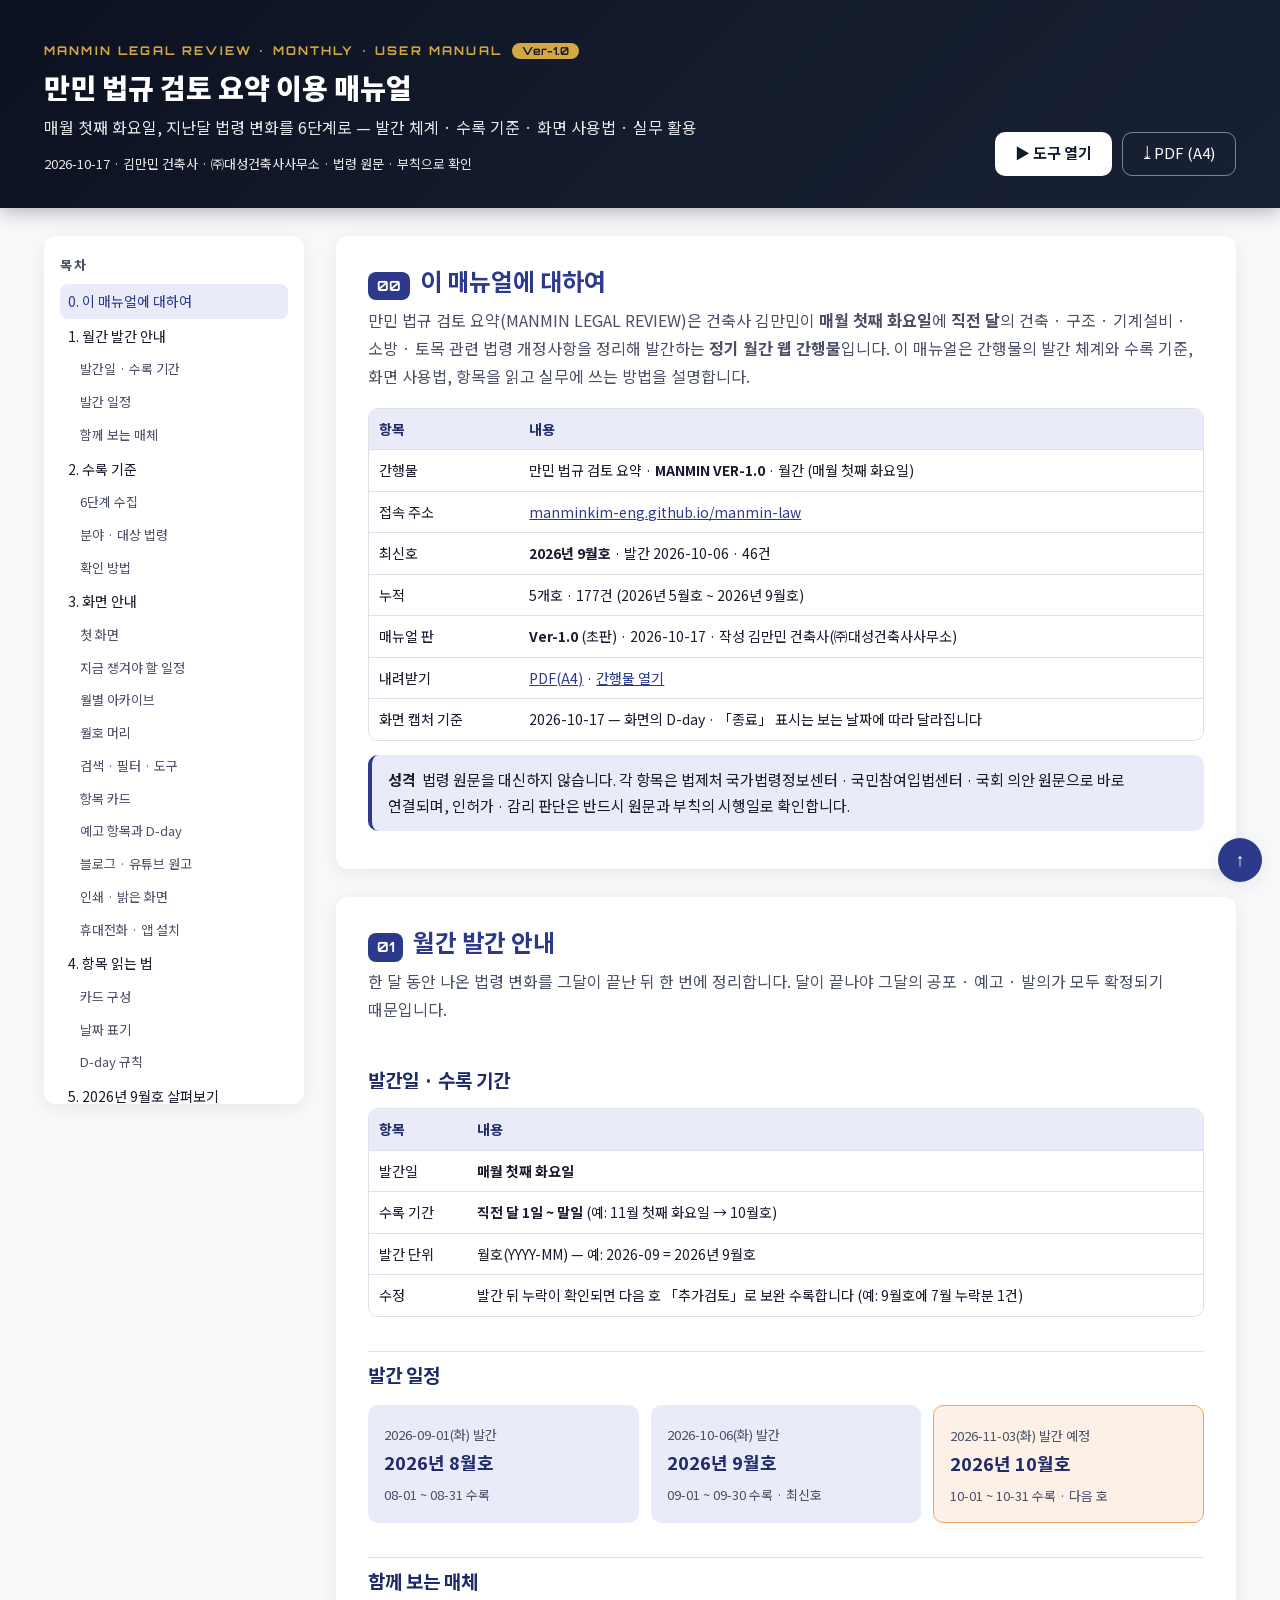
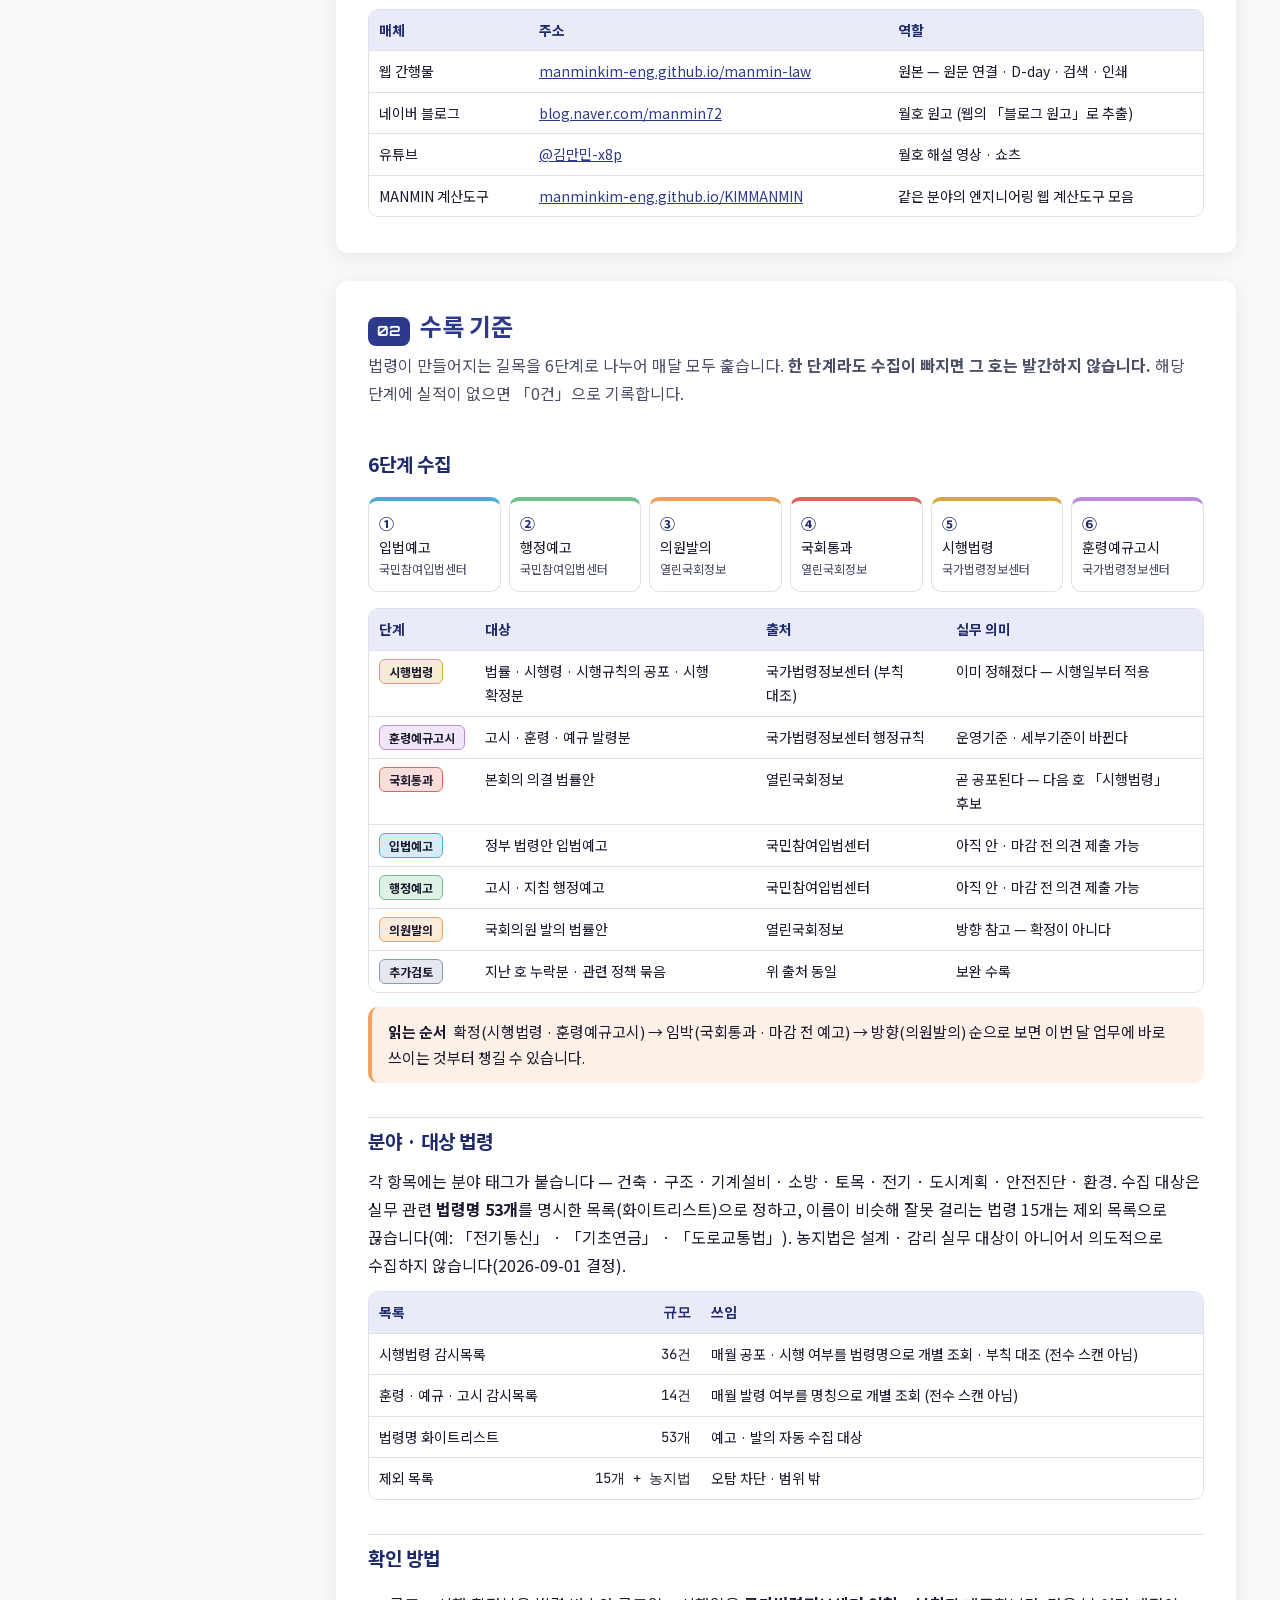
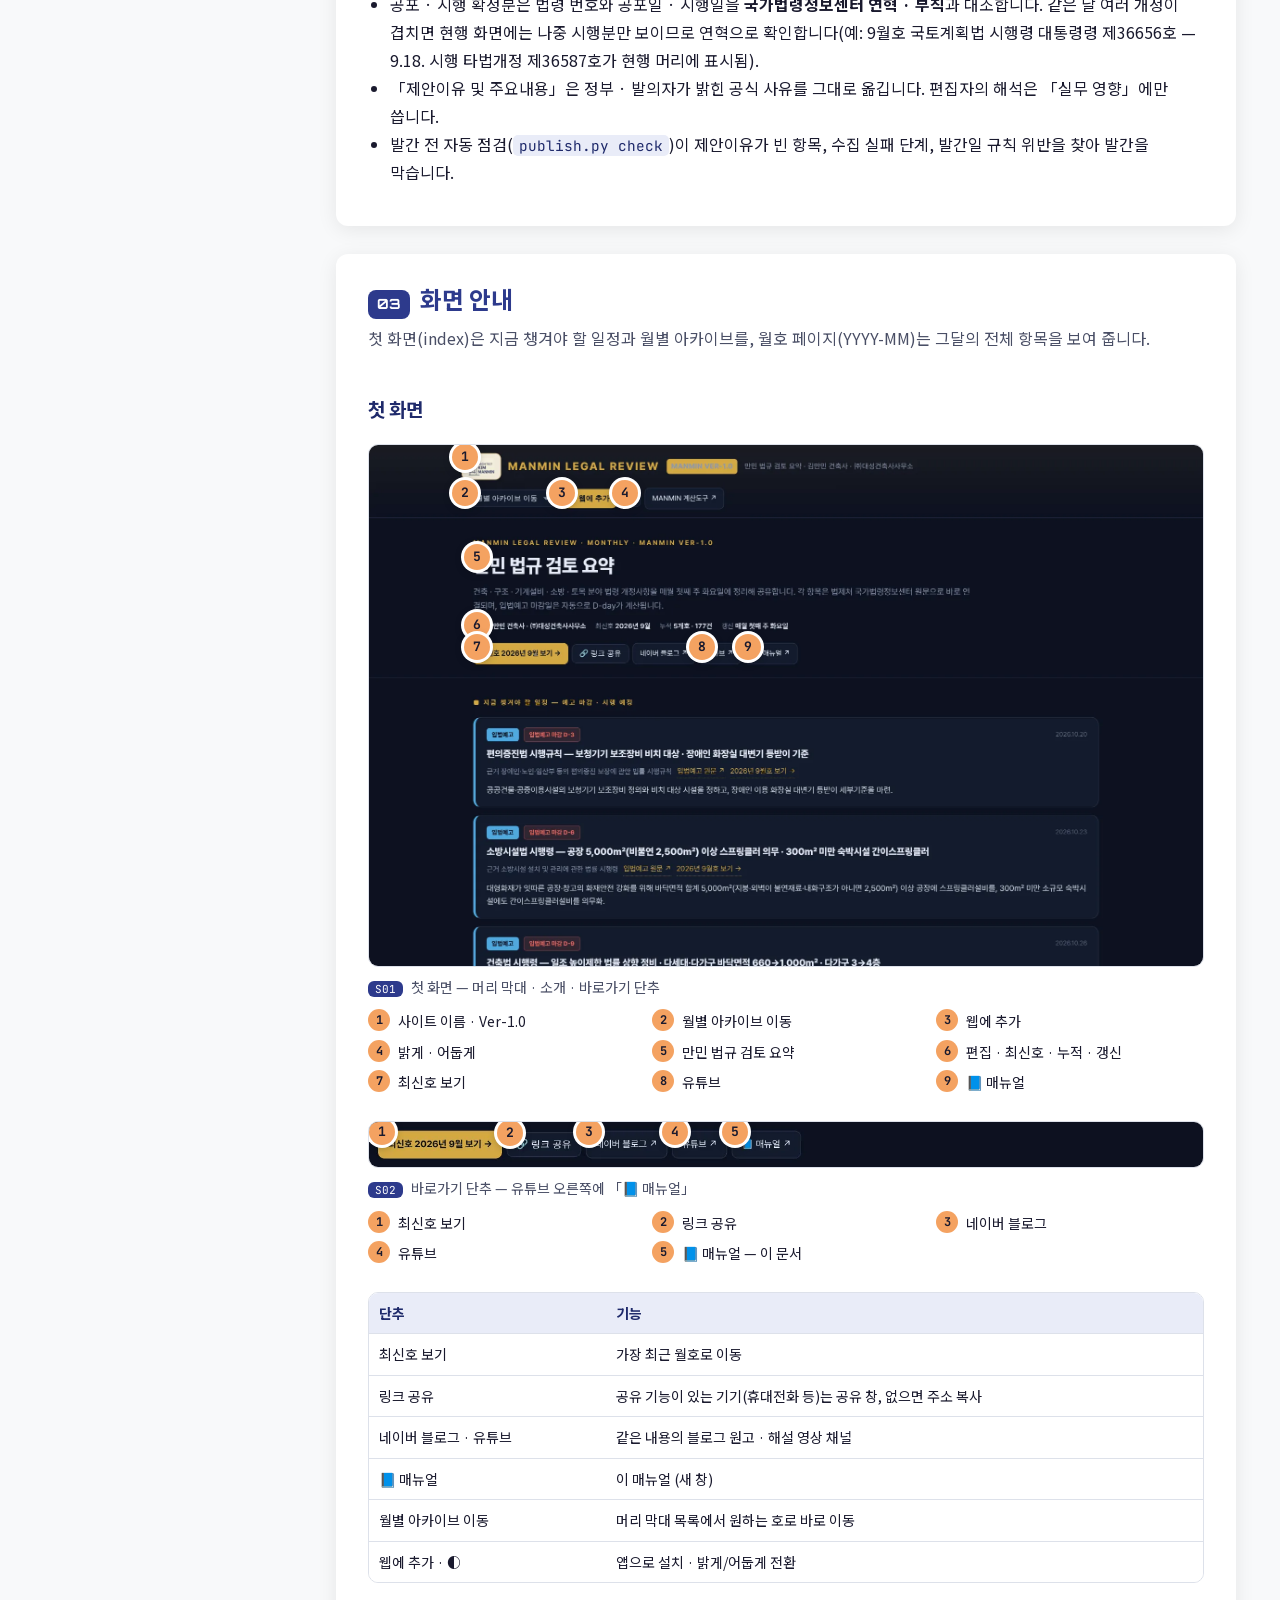
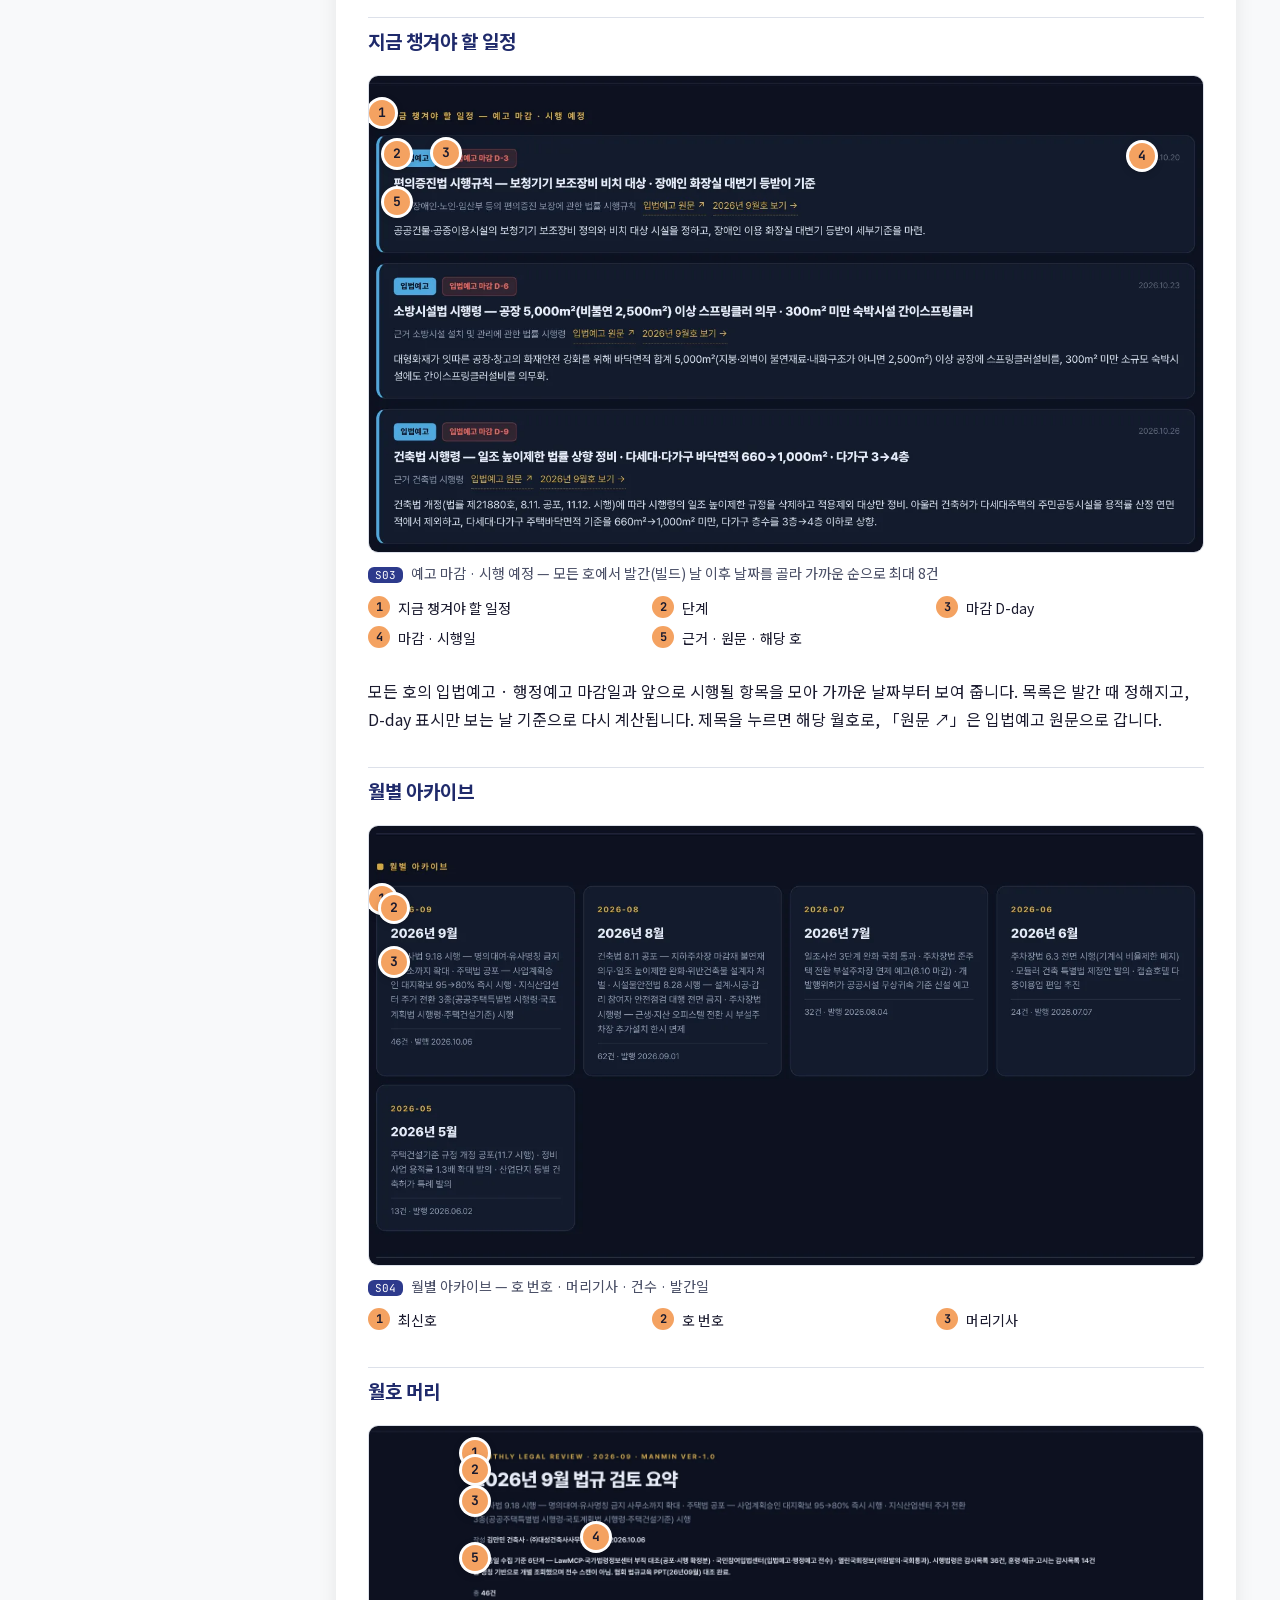
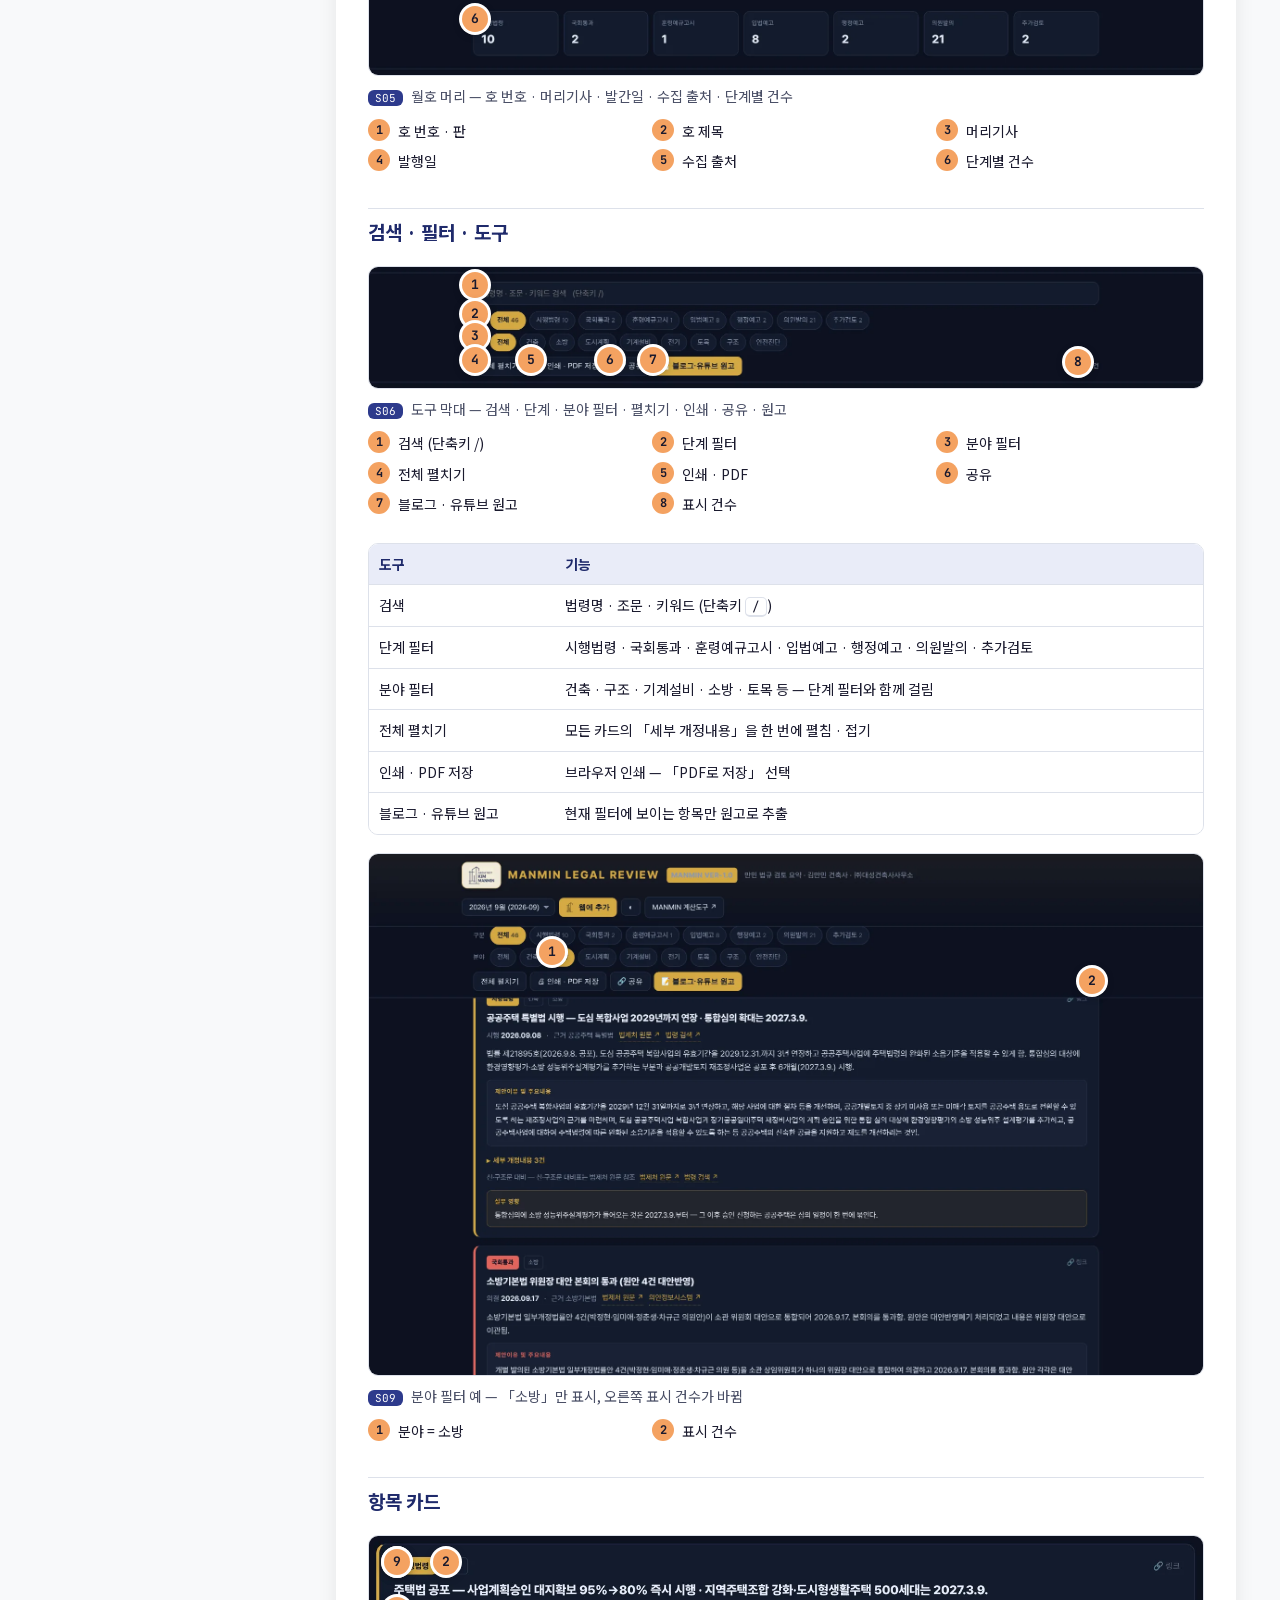
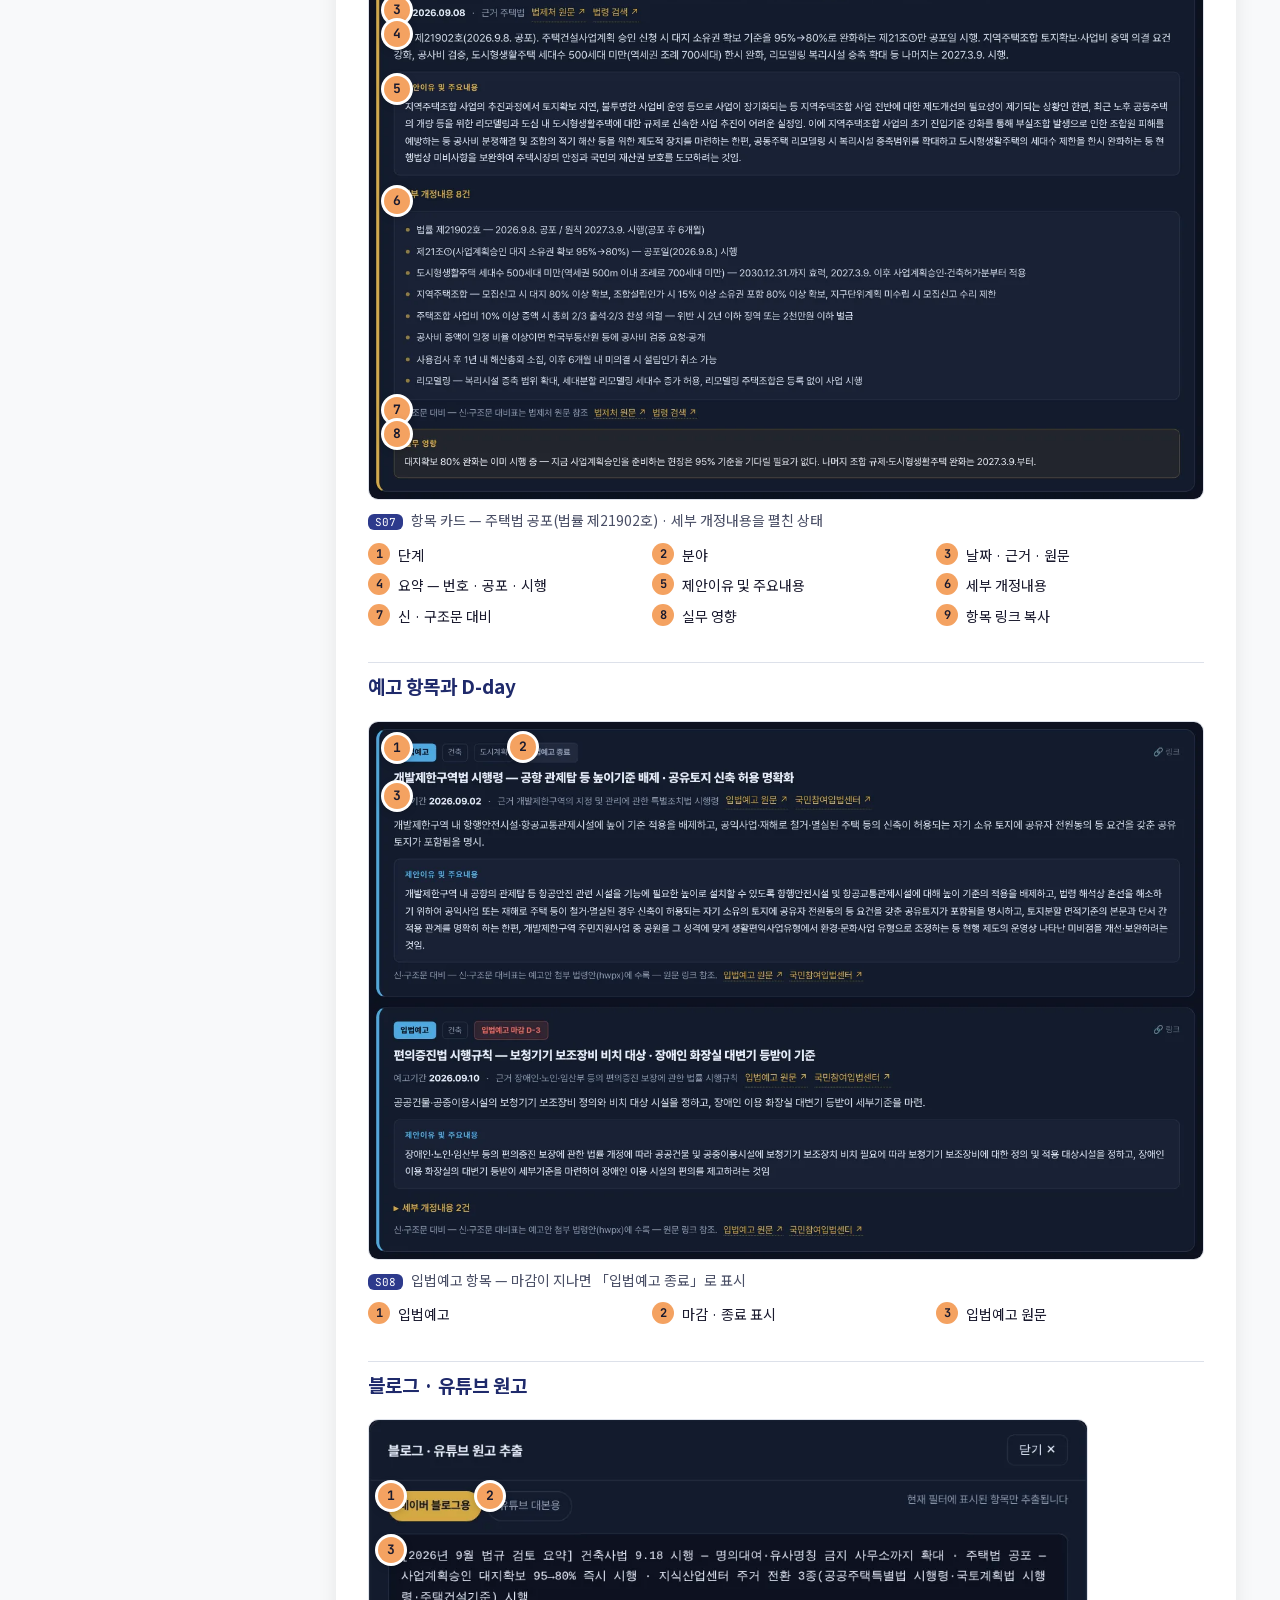
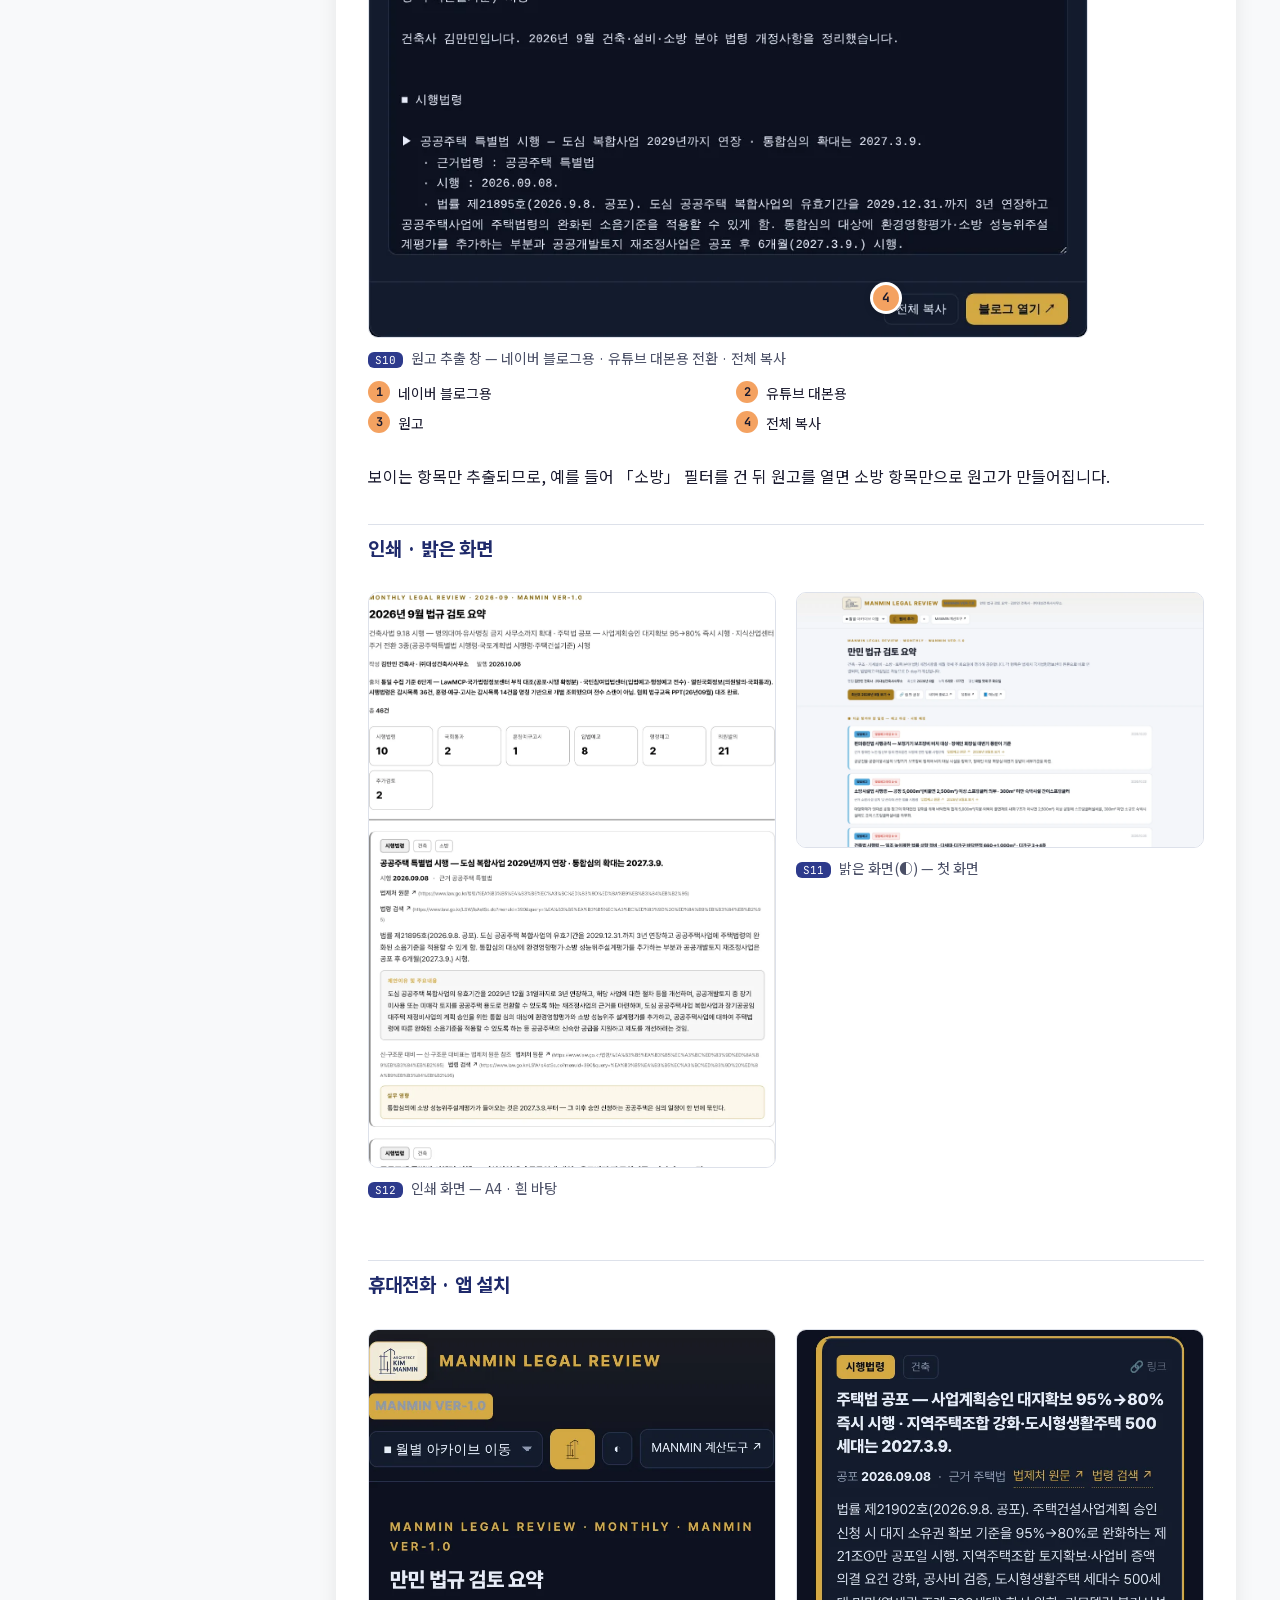
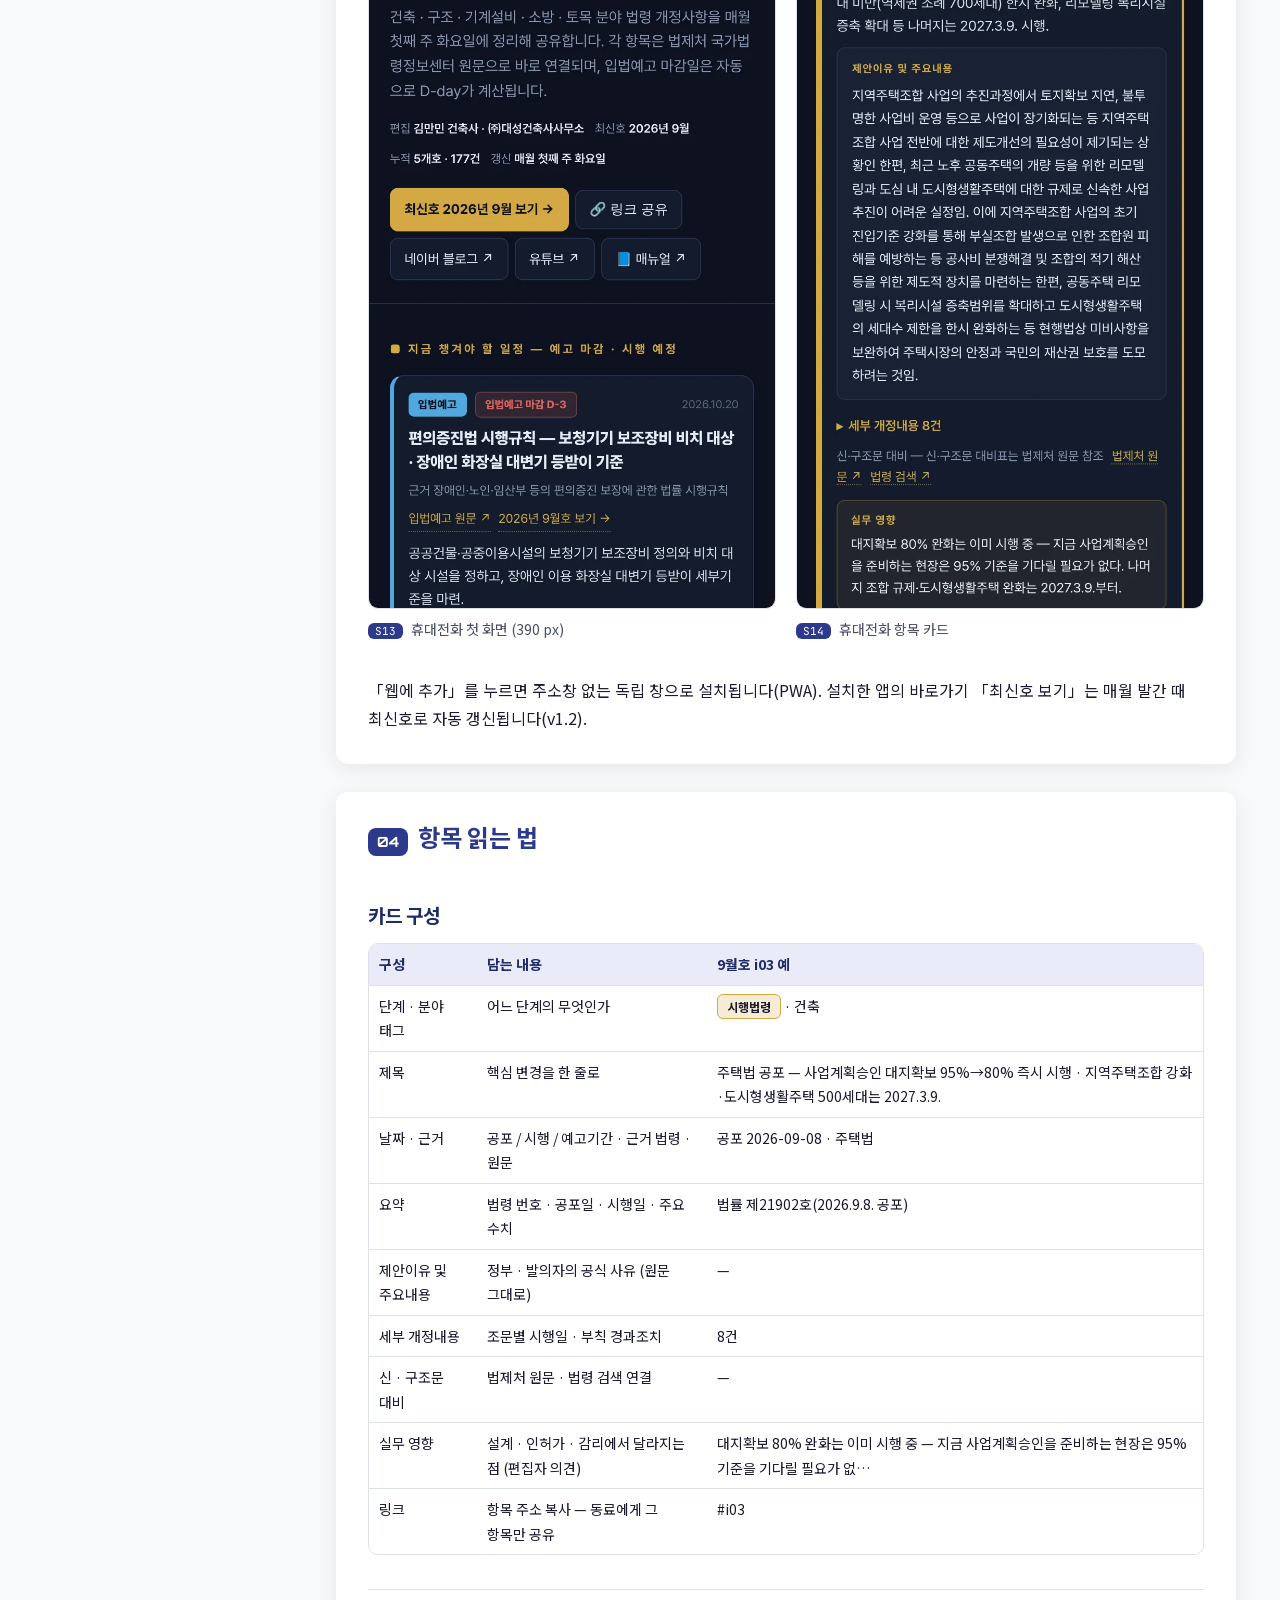
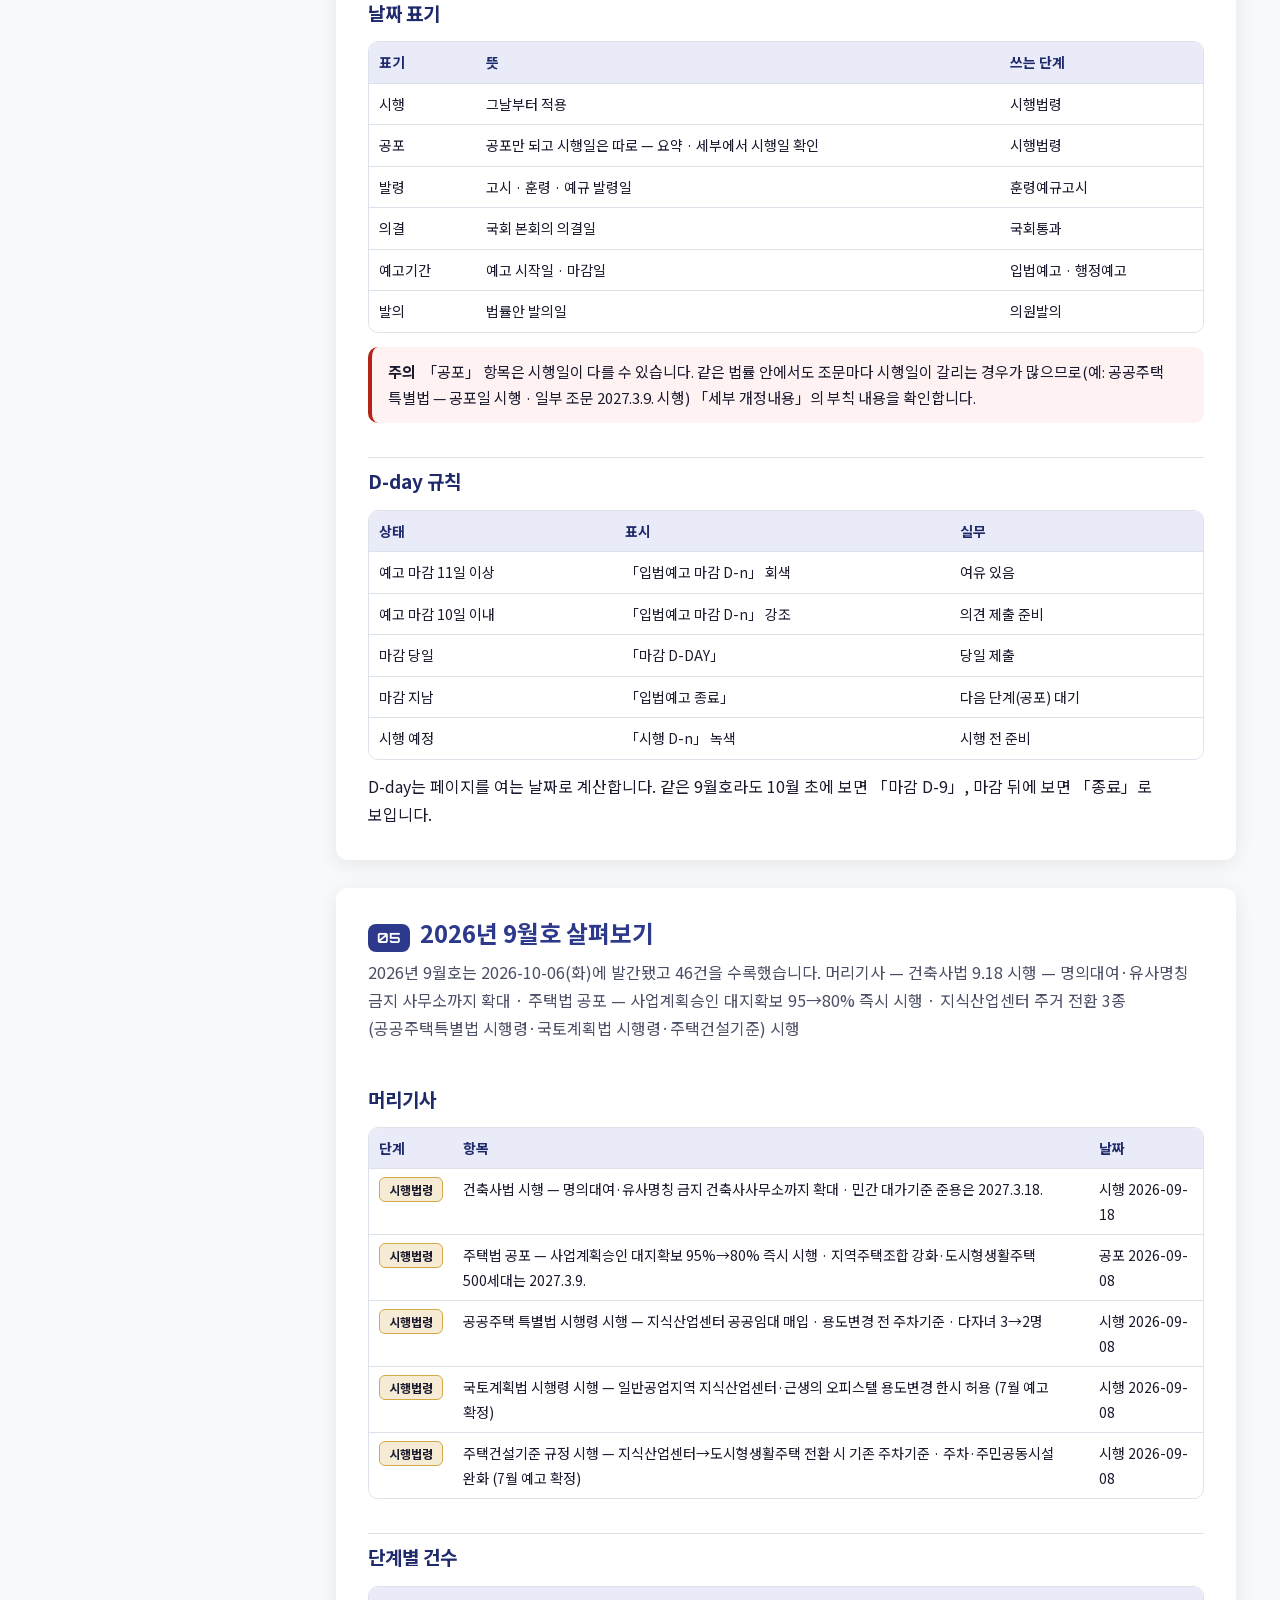
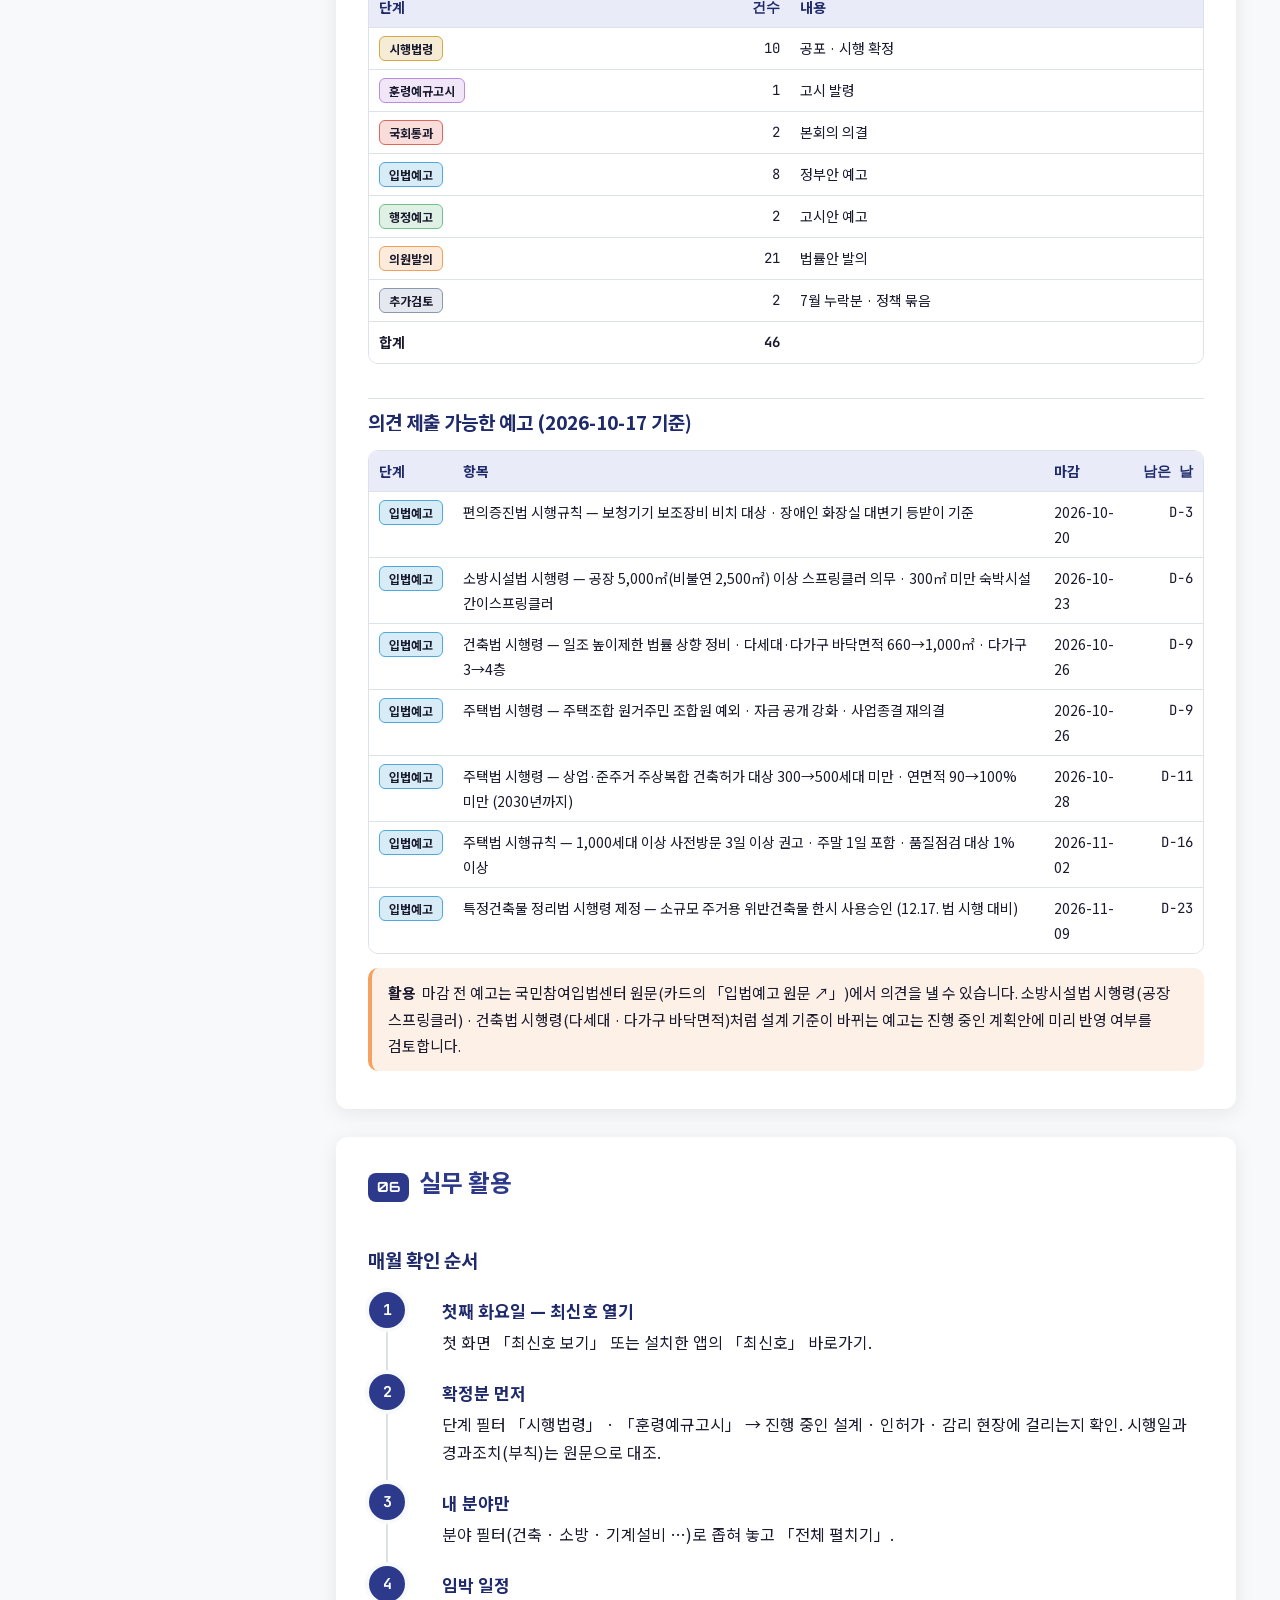
==== commit 486e0bc5: "매뉴얼 디자인 개정 2026-10-26 — 헤드 앱 색 통일 · 휴대전화 대응 · 다크 모드 · 폰트 로컬화 (버전·본문 변경 없음) - 헤드: 앱 헤더 실측 색(manual/_t" ====
--- a/manual/index.html
+++ b/manual/index.html
@@ -4,10 +4,10 @@
 <title>만민 법규 검토 요약 이용 매뉴얼 Ver-1.0</title>
 <meta name="description" content="매월 첫째 화요일 발간하는 건축 · 구조 · 기계설비 · 소방 · 토목 법령 개정 요약 — 발간 체계 · 수록 기준 · 화면 사용법 · 실무 활용">
 <meta name="author" content="김만민 건축사 · ㈜대성건축사사무소">
-<link rel="preconnect" href="https://fonts.googleapis.com"><link rel="preconnect" href="https://fonts.gstatic.com" crossorigin>
-<link rel="stylesheet" href="https://fonts.googleapis.com/css2?family=Noto+Sans+KR:wght@300;400;500;700;900&family=JetBrains+Mono:wght@400;600&family=Orbitron:wght@700;900&display=swap">
+<meta name="theme-color" content="#131b2c"><meta name="color-scheme" content="light dark">
 <link rel="stylesheet" href="./assets/fonts/manmin-fonts.css">
-<style>
+<style>:root{--mh-a:#0c1120;--mh-b:#131b2c;--mh-c:#182134;--mh-accent:#d4a843;--mh-shadow:rgba(12,17,32,.35);--mh-btn-ink:#131b2c;--mh-veil:0;--mh-bp:50%}
+
 :root{
   --navy:#2D3A8C;--navy-d:#1F2A6B;--navy-l:#E9ECF8;--accent:#F4A261;--accent-d:#C97A3A;--accent-l:#FDF1E7;
   --bg:#F8F9FA;--card:#FFFFFF;--text:#1A1A2E;--text2:#4A4F66;--line:#DDE1EA;--ok:#0F766E;--ng:#B42318;
@@ -21,15 +21,25 @@
 code{background:var(--navy-l);color:var(--navy-d);padding:1px 6px;border-radius:5px}
 kbd{border:1px solid var(--line);border-bottom-width:2px;border-radius:5px;padding:0 6px;background:#fff}
 /* 상단 */
-.top{background:linear-gradient(135deg,var(--navy-d),var(--navy));color:#fff}
-.top-in{max-width:1240px;margin:0 auto;padding:44px 24px 36px}
-.eyebrow{font-family:var(--font-brand);font-weight:700;font-size:12px;letter-spacing:.18em;opacity:.85}
+.top{position:relative;background:linear-gradient(135deg,var(--mh-a),var(--mh-b) var(--mh-bp),var(--mh-c));color:#fff;box-shadow:0 2px 20px var(--mh-shadow)}
+.top::before{content:"";position:absolute;inset:0;background:rgba(0,0,0,var(--mh-veil));pointer-events:none}
+.top-in{position:relative;max-width:1240px;margin:0 auto;display:flex;justify-content:space-between;align-items:flex-end;gap:32px;flex-wrap:wrap;padding:40px 24px 32px}
+.eyebrow{font-family:var(--font-brand);font-weight:700;font-size:12px;letter-spacing:.18em;color:var(--mh-accent)}
 .top h1{font-size:28px;font-weight:900;margin:8px 0 6px;line-height:1.35}
 .top .sub{opacity:.9;margin:0}
-.badges{display:flex;flex-wrap:wrap;gap:8px;margin-top:18px}
-.badge{display:inline-flex;align-items:center;gap:6px;background:rgba(255,255,255,.12);border:1px solid rgba(255,255,255,.25);border-radius:999px;padding:4px 12px;font-size:13px}
-a.badge{color:#fff;text-decoration:none}a.badge:hover{background:rgba(255,255,255,.24);color:#fff}
-.badge.acc{background:var(--accent);border-color:var(--accent);color:#1A1A2E;font-weight:700}
+.mh-main{flex:1 1 640px;min-width:0}
+.mh-eb{display:flex;align-items:center;gap:10px;flex-wrap:wrap}
+.mh-ver{font:700 11px var(--font-brand);background:var(--mh-accent);color:#1A1A2E;border-radius:999px;padding:1px 10px}
+.mh-meta{margin:12px 0 0;font-size:13px;color:rgba(255,255,255,.9)}
+.mh-act{display:flex;gap:10px;flex-wrap:wrap}
+.mh-btn{display:inline-flex;align-items:center;justify-content:center;gap:8px;min-height:44px;padding:0 20px;border-radius:10px;font-size:15px;text-decoration:none}
+.mh-btn.pri{background:#fff;color:var(--mh-btn-ink);font-weight:700}
+.mh-btn.sec{border:1px solid rgba(255,255,255,.45);color:#fff}
+.mh-btn.pri:hover{background:var(--mh-accent);color:#1A1A2E}.mh-btn.sec:hover{background:rgba(255,255,255,.12);color:#fff}
+.mh-btn:focus-visible{outline:3px solid var(--mh-accent);outline-offset:2px}
+.mh-prog{position:fixed;top:0;left:0;right:0;height:3px;z-index:50;pointer-events:none}
+.mh-prog i{display:block;height:100%;width:0;background:var(--mh-accent)}
+.toc-sum{display:none}
 /* 레이아웃 */
 .wrap{max-width:1240px;margin:0 auto;padding:28px 24px 80px;display:grid;grid-template-columns:260px minmax(0,1fr);gap:32px}
 nav.toc{position:sticky;top:16px;align-self:start;max-height:calc(100vh - 32px);overflow:auto;background:var(--card);border-radius:var(--r);box-shadow:var(--shadow);padding:18px 16px;font-size:14px}
@@ -100,6 +110,21 @@
 @media (max-width:640px){nav.toc ol{columns:1}body{font-size:15px}}
 @media (max-width:480px){.wrap,.top-in{padding-left:16px;padding-right:16px}.pin{width:22px;height:22px;font-size:11px;line-height:22px}}
 @media (max-width:400px){section.ch>h2{font-size:20px}}
+/* v-mh1 D4 접이식 목차 · D9 터치 44px (≤1024px) */
+@media (max-width:1024px){
+  nav.toc{padding:0 16px}
+  nav.toc .toc-sum{display:flex;align-items:center;justify-content:space-between;min-height:48px;font-weight:700;font-size:14px;color:var(--navy);cursor:pointer;list-style:none}
+  nav.toc .toc-sum::-webkit-details-marker{display:none}
+  nav.toc details:not([open]) ol,nav.toc details:not([open]) h2{display:none}
+  nav.toc details[open]{padding-bottom:12px}
+  nav.toc li a{display:flex;align-items:center;min-height:44px;padding:0 8px}
+}
+/* v-mh1 D5 좁은 화면 헤드 */
+@media (max-width:640px){
+  .top-in{padding:28px 16px 24px;gap:16px}.top h1{font-size:22px}.top .sub{font-size:13px}.mh-meta{font-size:12px}
+  .mh-act{display:grid;grid-template-columns:repeat(2,minmax(0,1fr));width:100%}.mh-btn{padding:0 8px;font-size:14px}
+}
+@media (max-width:480px){.eyebrow{letter-spacing:.04em}.mh-eb{gap:8px}}
 @media (prefers-reduced-motion:reduce){html{scroll-behavior:auto}}
 /* A4 인쇄 */
 @page{size:A4;margin:14mm 12mm 14mm}
@@ -113,7 +138,9 @@
   section.ch:first-of-type{break-before:auto}
   figure.shot,.tbl,.eq,.svgbox,.note,.tip,.warn,.steps>li{break-inside:avoid}
   h3,h4{break-after:avoid}
-  .top{border-radius:0}
+  .top{border-radius:0;box-shadow:none}
+  .mh-prog,.mh-act{display:none!important}
+  .mh-meta{color:#fff}
   .pfoot{position:fixed;bottom:0;left:0;right:0;height:6mm;background:#fff;font-size:8pt;color:#666;border-top:1px solid #ccc;padding-top:1.5mm;display:flex;justify-content:space-between}
 }
 .pfoot{display:none}
@@ -147,15 +174,39 @@
 }
 .rev{white-space:nowrap}
 @media print{.rev{display:none}}
+/* v-mh1 D6 다크 모드(화면 전용 · 헤드 색 불변 · 그림과 흐름도는 흰 바탕 유지) */
+@media screen and (prefers-color-scheme:dark){
+  :root{--bg:#0F1420;--card:#171D2C;--text:#E6E8EF;--text2:#A9AFC3;--line:#2A3245;--navy-l:#232B45;--accent-l:#33281D;--shadow:0 4px 20px rgba(0,0,0,.35)}
+  a,section.ch>h2,h3,.steps>li>b.t,.card h5,nav.toc li a.on,nav.toc .toc-sum{color:#AEB8F5}
+  a:hover{color:#F4A261}
+  code{background:var(--navy-l);color:#C9D0FA}
+  kbd{background:var(--card);color:var(--text)}
+  table,.card,nav.toc,section.ch{background:var(--card)}
+  th{background:var(--navy-l);color:#C9D0FA}
+  .note{border-left-color:#7F8CE0}
+  .warn{background:#3A1F22}
+  .ok{color:#5EEAD4}.ng{color:#FDA29B}
+  figure.shot .frame,.svgbox{background:#fff;border-color:var(--line)}
+  .tbl.stack tr{background:var(--card)}
+  .tbl.stack td:first-child{color:#C9D0FA}
+  .tbl:not(.stack){background:var(--card)}
+}
+@media screen and (prefers-color-scheme:dark) and (max-width:640px){
+  .tbl:not(.stack){background:linear-gradient(to right,var(--card) 30%,rgba(23,29,44,0)) left/40px 100% no-repeat local,linear-gradient(to left,var(--card) 30%,rgba(23,29,44,0)) right/40px 100% no-repeat local,radial-gradient(farthest-side at 100% 50%,rgba(0,0,0,.5),transparent) right/12px 100% no-repeat scroll,var(--card)}
+}
 </style>
 </head><body>
+<div class="mh-prog" aria-hidden="true"><i></i></div>
 <header class="top"><div class="top-in">
-<div class="eyebrow">MANMIN LEGAL REVIEW · MONTHLY · USER MANUAL</div>
+<div class="mh-main">
+<div class="mh-eb"><span class="eyebrow">MANMIN LEGAL REVIEW · MONTHLY · USER MANUAL</span><span class="mh-ver">Ver-1.0</span></div>
 <h1>만민 법규 검토 요약 이용 매뉴얼</h1>
 <p class="sub">매월 첫째 화요일, 지난달 법령 변화를 6단계로 — 발간 체계 · 수록 기준 · 화면 사용법 · 실무 활용</p>
-<div class="badges"><span class="badge acc">매뉴얼 <span style="font-family:var(--font-brand)">Ver-1.0</span></span><a class="badge" href="../index.html">▶ 간행물 열기</a><a class="badge" href="만민법규검토요약_이용매뉴얼_Ver-1.0.pdf" download>⤓ PDF</a><span class="badge">2026-10-17</span><span class="badge">김만민 건축사 · ㈜대성건축사사무소</span></div>
+<p class="mh-meta">2026-10-17 · 김만민 건축사 · ㈜대성건축사사무소 · 법령 원문 · 부칙으로 확인</p>
+</div>
+<div class="mh-act"><a class="mh-btn pri" href="../index.html" aria-label="간행물 열기">▶ 도구 열기</a><a class="mh-btn sec" href="만민법규검토요약_이용매뉴얼_Ver-1.0.pdf" download>⤓ PDF (A4)</a></div>
 </div></header>
-<div class="wrap"><nav class="toc" aria-label="목차"><h2>목차</h2><ol><li><a href="#ch0">0. 이 매뉴얼에 대하여</a></li><li><a href="#ch1">1. 월간 발간 안내</a></li><li class="sub"><a href="#s1-1">발간일 · 수록 기간</a></li><li class="sub"><a href="#s1-2">발간 일정</a></li><li class="sub"><a href="#s1-3">함께 보는 매체</a></li><li><a href="#ch2">2. 수록 기준</a></li><li class="sub"><a href="#s2-1">6단계 수집</a></li><li class="sub"><a href="#s2-2">분야 · 대상 법령</a></li><li class="sub"><a href="#s2-3">확인 방법</a></li><li><a href="#ch3">3. 화면 안내</a></li><li class="sub"><a href="#s3-1">첫 화면</a></li><li class="sub"><a href="#s3-2">지금 챙겨야 할 일정</a></li><li class="sub"><a href="#s3-3">월별 아카이브</a></li><li class="sub"><a href="#s3-4">월호 머리</a></li><li class="sub"><a href="#s3-5">검색 · 필터 · 도구</a></li><li class="sub"><a href="#s3-6">항목 카드</a></li><li class="sub"><a href="#s3-7">예고 항목과 D-day</a></li><li class="sub"><a href="#s3-8">블로그 · 유튜브 원고</a></li><li class="sub"><a href="#s3-9">인쇄 · 밝은 화면</a></li><li class="sub"><a href="#s3-10">휴대전화 · 앱 설치</a></li><li><a href="#ch4">4. 항목 읽는 법</a></li><li class="sub"><a href="#s4-1">카드 구성</a></li><li class="sub"><a href="#s4-2">날짜 표기</a></li><li class="sub"><a href="#s4-3">D-day 규칙</a></li><li><a href="#ch5">5. 2026년 9월호 살펴보기</a></li><li class="sub"><a href="#s5-1">머리기사</a></li><li class="sub"><a href="#s5-2">단계별 건수</a></li><li class="sub"><a href="#s5-3">의견 제출 가능한 예고</a></li><li><a href="#ch6">6. 실무 활용</a></li><li class="sub"><a href="#s6-1">매월 확인 순서</a></li><li class="sub"><a href="#s6-2">자주 묻는 질문</a></li><li><a href="#ch7">부록</a></li><li class="sub"><a href="#a1">발간 이력</a></li><li class="sub"><a href="#a2">발간 절차 (편집)</a></li><li class="sub"><a href="#a3">용어</a></li><li class="sub"><a href="#a4">매뉴얼 변경 내역</a></li></ol></nav><main><style>
+<div class="wrap"><nav class="toc" aria-label="목차"><details open><summary class="toc-sum">목차 <span aria-hidden="true">▾</span></summary><h2>목차</h2><ol><li><a href="#ch0">0. 이 매뉴얼에 대하여</a></li><li><a href="#ch1">1. 월간 발간 안내</a></li><li class="sub"><a href="#s1-1">발간일 · 수록 기간</a></li><li class="sub"><a href="#s1-2">발간 일정</a></li><li class="sub"><a href="#s1-3">함께 보는 매체</a></li><li><a href="#ch2">2. 수록 기준</a></li><li class="sub"><a href="#s2-1">6단계 수집</a></li><li class="sub"><a href="#s2-2">분야 · 대상 법령</a></li><li class="sub"><a href="#s2-3">확인 방법</a></li><li><a href="#ch3">3. 화면 안내</a></li><li class="sub"><a href="#s3-1">첫 화면</a></li><li class="sub"><a href="#s3-2">지금 챙겨야 할 일정</a></li><li class="sub"><a href="#s3-3">월별 아카이브</a></li><li class="sub"><a href="#s3-4">월호 머리</a></li><li class="sub"><a href="#s3-5">검색 · 필터 · 도구</a></li><li class="sub"><a href="#s3-6">항목 카드</a></li><li class="sub"><a href="#s3-7">예고 항목과 D-day</a></li><li class="sub"><a href="#s3-8">블로그 · 유튜브 원고</a></li><li class="sub"><a href="#s3-9">인쇄 · 밝은 화면</a></li><li class="sub"><a href="#s3-10">휴대전화 · 앱 설치</a></li><li><a href="#ch4">4. 항목 읽는 법</a></li><li class="sub"><a href="#s4-1">카드 구성</a></li><li class="sub"><a href="#s4-2">날짜 표기</a></li><li class="sub"><a href="#s4-3">D-day 규칙</a></li><li><a href="#ch5">5. 2026년 9월호 살펴보기</a></li><li class="sub"><a href="#s5-1">머리기사</a></li><li class="sub"><a href="#s5-2">단계별 건수</a></li><li class="sub"><a href="#s5-3">의견 제출 가능한 예고</a></li><li><a href="#ch6">6. 실무 활용</a></li><li class="sub"><a href="#s6-1">매월 확인 순서</a></li><li class="sub"><a href="#s6-2">자주 묻는 질문</a></li><li><a href="#ch7">부록</a></li><li class="sub"><a href="#a1">발간 이력</a></li><li class="sub"><a href="#a2">발간 절차 (편집)</a></li><li class="sub"><a href="#a3">용어</a></li><li class="sub"><a href="#a4">매뉴얼 변경 내역</a></li></ol></details></nav><main><style>
 .ctag{display:inline-block;font-size:12px;font-weight:700;padding:1px 9px;border-radius:6px;border:1px solid var(--c);color:#1A1A2E;background:color-mix(in srgb,var(--c) 22%,#fff);white-space:nowrap}
 #fig-s02_chips{max-width:900px}#fig-s10_text{max-width:720px}#fig-s12_print{max-width:520px}
 #fig-s07_card,#fig-s08_notice,#fig-s03_watch,#fig-s04_archive{max-width:900px}
@@ -281,7 +332,7 @@
 <h3 id="a4">매뉴얼 변경 내역</h3>
 <div class="tbl"><table><thead><tr><th class="">판</th><th class="">날짜</th><th class="">내용</th></tr></thead><tbody><tr><td class="">Ver-1.0</td><td class="">2026-10-17</td><td class="">초판 — 첫 화면 「📘 매뉴얼」 단추 신설과 함께 발행 (사이트 서비스워커 v1.2)</td></tr></tbody></table></div>
 </section></main></div>
-<footer class="foot">© 2026 김만민 건축사 · ㈜대성건축사사무소 · 만민 법규 검토 요약 이용 매뉴얼 Ver-1.0 · 법령 원문을 대신하지 않습니다 — 원문 · 부칙으로 확인 </footer>
+<footer class="foot">© 2026 김만민 건축사 · ㈜대성건축사사무소 · 만민 법규 검토 요약 이용 매뉴얼 Ver-1.0 · 법령 원문을 대신하지 않습니다 — 원문 · 부칙으로 확인  <span class="rev">· 디자인 개정 2026-10-26</span></footer>
 <div class="pfoot"><span>만민 법규 검토 요약 이용 매뉴얼 Ver-1.0</span><span>2026-10-17</span></div>
 <div id="lb" role="dialog" aria-label="그림 확대"><img alt=""></div>
 <button class="totop" aria-label="맨 위로">↑</button>
@@ -302,5 +353,9 @@
 (function(){document.querySelectorAll('.tbl').forEach(function(t){var tb=t.querySelector('table');if(!tb||!tb.tHead)return;
  if(tb.querySelector('td.num,th.num'))return;var hs=[].map.call(tb.tHead.rows[0].cells,function(c){return c.textContent.trim()});
  [].forEach.call(tb.tBodies[0].rows,function(r){[].forEach.call(r.cells,function(c,i){if(hs[i])c.setAttribute('data-th',hs[i])})});t.classList.add('stack');if(hs.length===2)t.classList.add('c2')})})();
+/* v-mh1 D3 읽기 진행 막대 · D4 좁은 화면 목차 접힘 */
+(function(){var b=document.querySelector('.mh-prog i');if(b){var f=function(){var h=document.documentElement,m=h.scrollHeight-h.clientHeight;b.style.width=(m>0?h.scrollTop/m*100:0)+'%';};addEventListener('scroll',f,{passive:true});addEventListener('resize',f);f();}
+ var d=document.querySelector('nav.toc details'),mq=matchMedia('(max-width:1024px)');if(d){var s=function(){d.open=!mq.matches;};s();(mq.addEventListener?mq.addEventListener('change',s):mq.addListener(s));
+ d.querySelectorAll('a').forEach(function(a){a.addEventListener('click',function(){if(mq.matches)d.open=false;});});}})();
 </script>
 </body></html>
--- a/manual/assets/fonts/manmin-fonts.css
+++ b/manual/assets/fonts/manmin-fonts.css
@@ -0,0 +1,42 @@
+/* ============================================================
+   MANMIN 공통 폰트 팩 — 로컬 폴백  v1.0  (2026-08-08)
+   ------------------------------------------------------------
+   역할 : Google Fonts CDN이 차단·오프라인일 때만 동작하는 폴백.
+          패밀리명을 'Noto Sans KR Local'로 분리했으므로
+          온라인 상태에서는 이 파일을 다운로드하지 않는다.
+   서브셋 : KS X 1001 한글 2,350자 + KS 기호 987자 + 라틴
+            + 공학기호(㎡ ㎥ ㎜ ㎏ ℓ ㎾ ℃ ± × ÷ ≤ ≥ √ ∑ ① ~ ⑩ 등)
+   원본 : 11.개발자료/73.폰트파일/NotoSansKR/NotoSansKR-VariableFont_wght.ttf
+   라이선스 : SIL Open Font License 1.1
+   ============================================================ */
+
+@font-face {
+  font-family: 'Noto Sans KR Local';
+  src: url('./NotoSansKR-var.woff2') format('woff2-variations'),
+       url('./NotoSansKR-var.woff2') format('woff2');
+  font-weight: 100 900;   /* 가변축 wght — 1파일로 300~900 전부 커버 */
+  font-style: normal;
+  font-display: swap;
+}
+
+/* ============================================================
+   MANMIN 표준 폰트 토큰 (WAP 공통 규격)
+   기존 --f-kr / --f-serif / --f-mono 는 index.html :root 에서
+   'Noto Sans KR Local' 폴백을 포함하도록 갱신되었다.
+   아래 4종은 신규 WAP·향후 통일용 표준 토큰이며,
+   본 파일이 index.html 의 <style> 보다 먼저 로드되므로
+   페이지 :root 정의가 우선한다(의도된 동작).
+   ============================================================ */
+:root {
+  --font-sans:    'Noto Sans KR', 'Noto Sans KR Local', 'Apple SD Gothic Neo', 'Malgun Gothic', sans-serif;
+  --font-display: 'Noto Sans KR', 'Noto Sans KR Local', 'Apple SD Gothic Neo', sans-serif;
+  --font-serif:   'Noto Serif KR', 'KoPubWorld Batang', 'Batang', serif;
+  --font-mono:    'JetBrains Mono', 'Consolas', 'D2Coding', ui-monospace, monospace;
+}
+/* v-mh1 (2026-10-26) 외부 폰트 로컬화 — 매뉴얼은 Google Fonts 링크 없이 이 파일만 읽는다 (JetBrains Mono · Orbitron: OFL 1.1, @fontsource 라틴 서브셋) */
+@font-face{font-family:'JetBrains Mono';src:local('JetBrains Mono'),url('./JetBrainsMono-latin-400.woff2') format('woff2');font-weight:400;font-style:normal;font-display:swap}
+@font-face{font-family:'JetBrains Mono';src:local('JetBrains Mono'),url('./JetBrainsMono-latin-600.woff2') format('woff2');font-weight:600;font-style:normal;font-display:swap}
+@font-face{font-family:'JetBrains Mono';src:local('JetBrains Mono'),url('./JetBrainsMono-latin-700.woff2') format('woff2');font-weight:700;font-style:normal;font-display:swap}
+@font-face{font-family:'Orbitron';src:local('Orbitron'),url('./Orbitron-latin-700.woff2') format('woff2');font-weight:700;font-style:normal;font-display:swap}
+@font-face{font-family:'Orbitron';src:local('Orbitron'),url('./Orbitron-latin-900.woff2') format('woff2');font-weight:900;font-style:normal;font-display:swap}
+:root{--font-brand:'Orbitron','Noto Sans KR','Noto Sans KR Local',sans-serif}
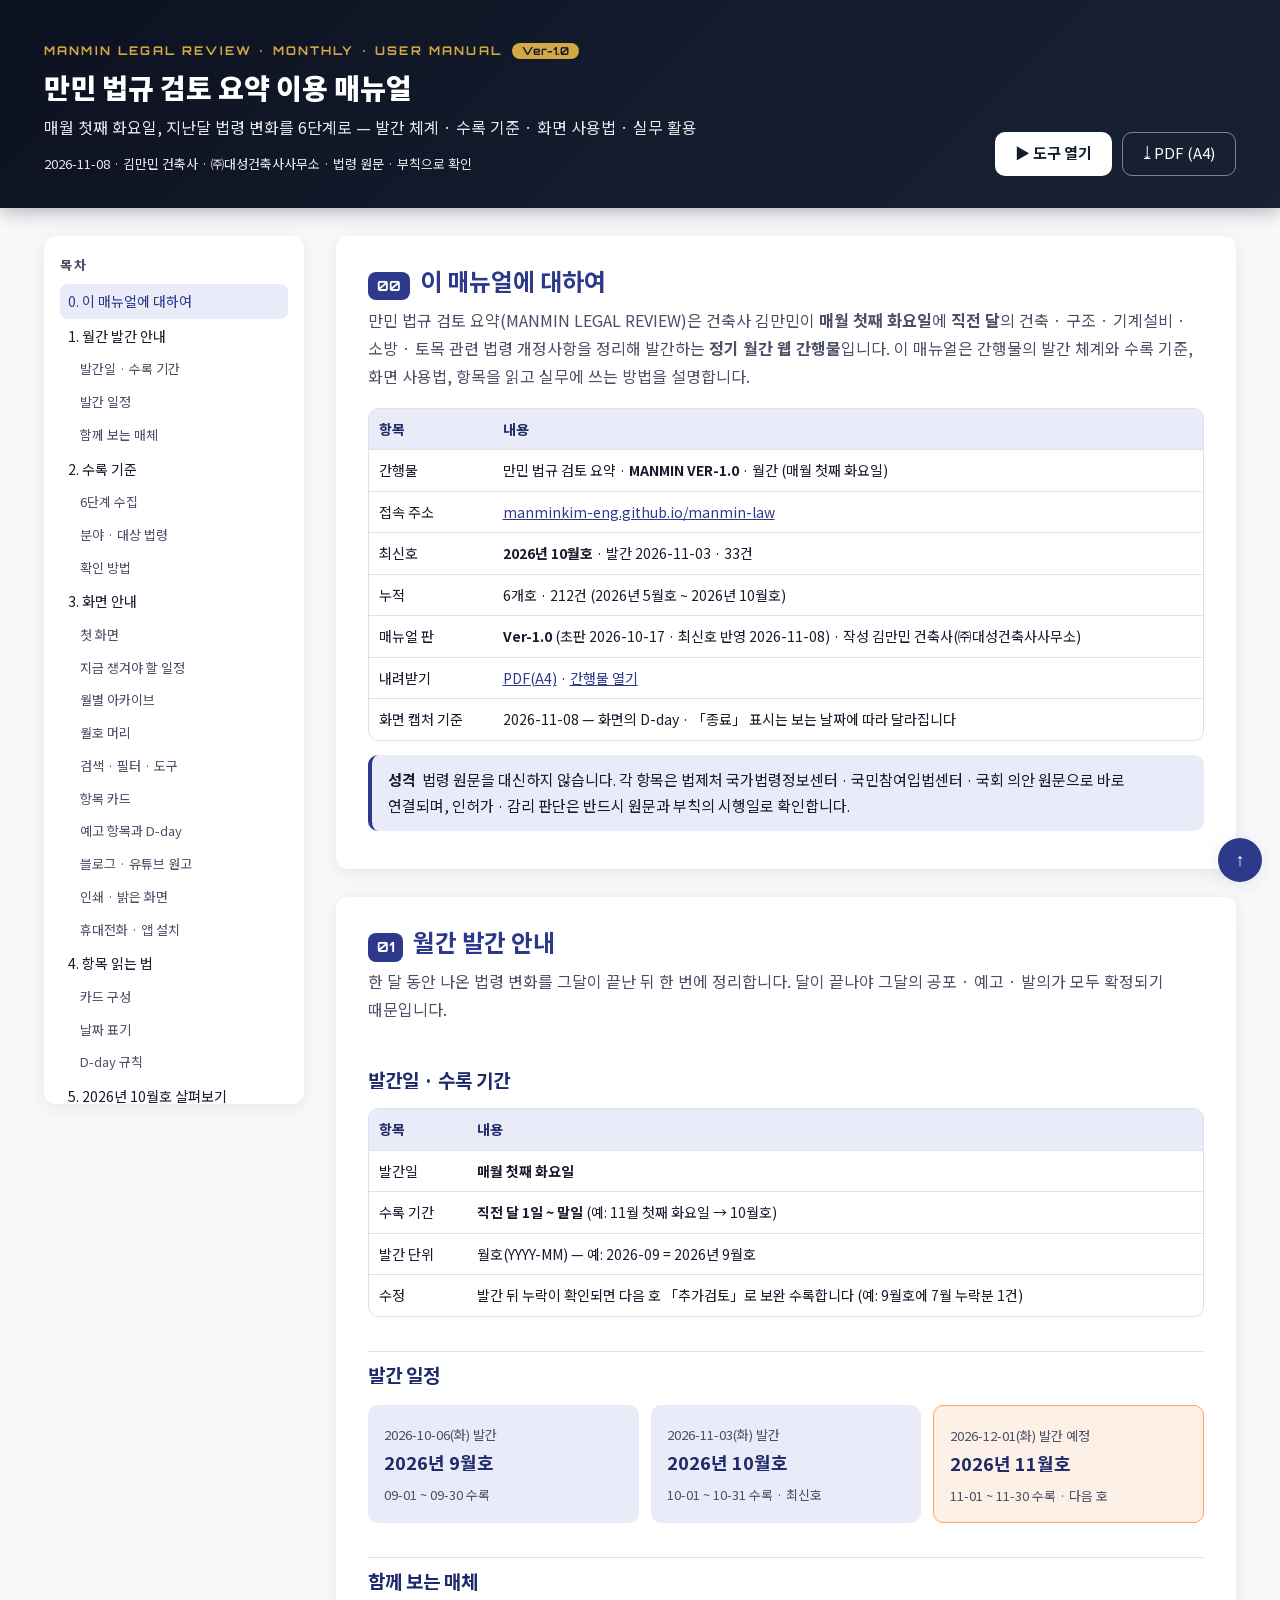
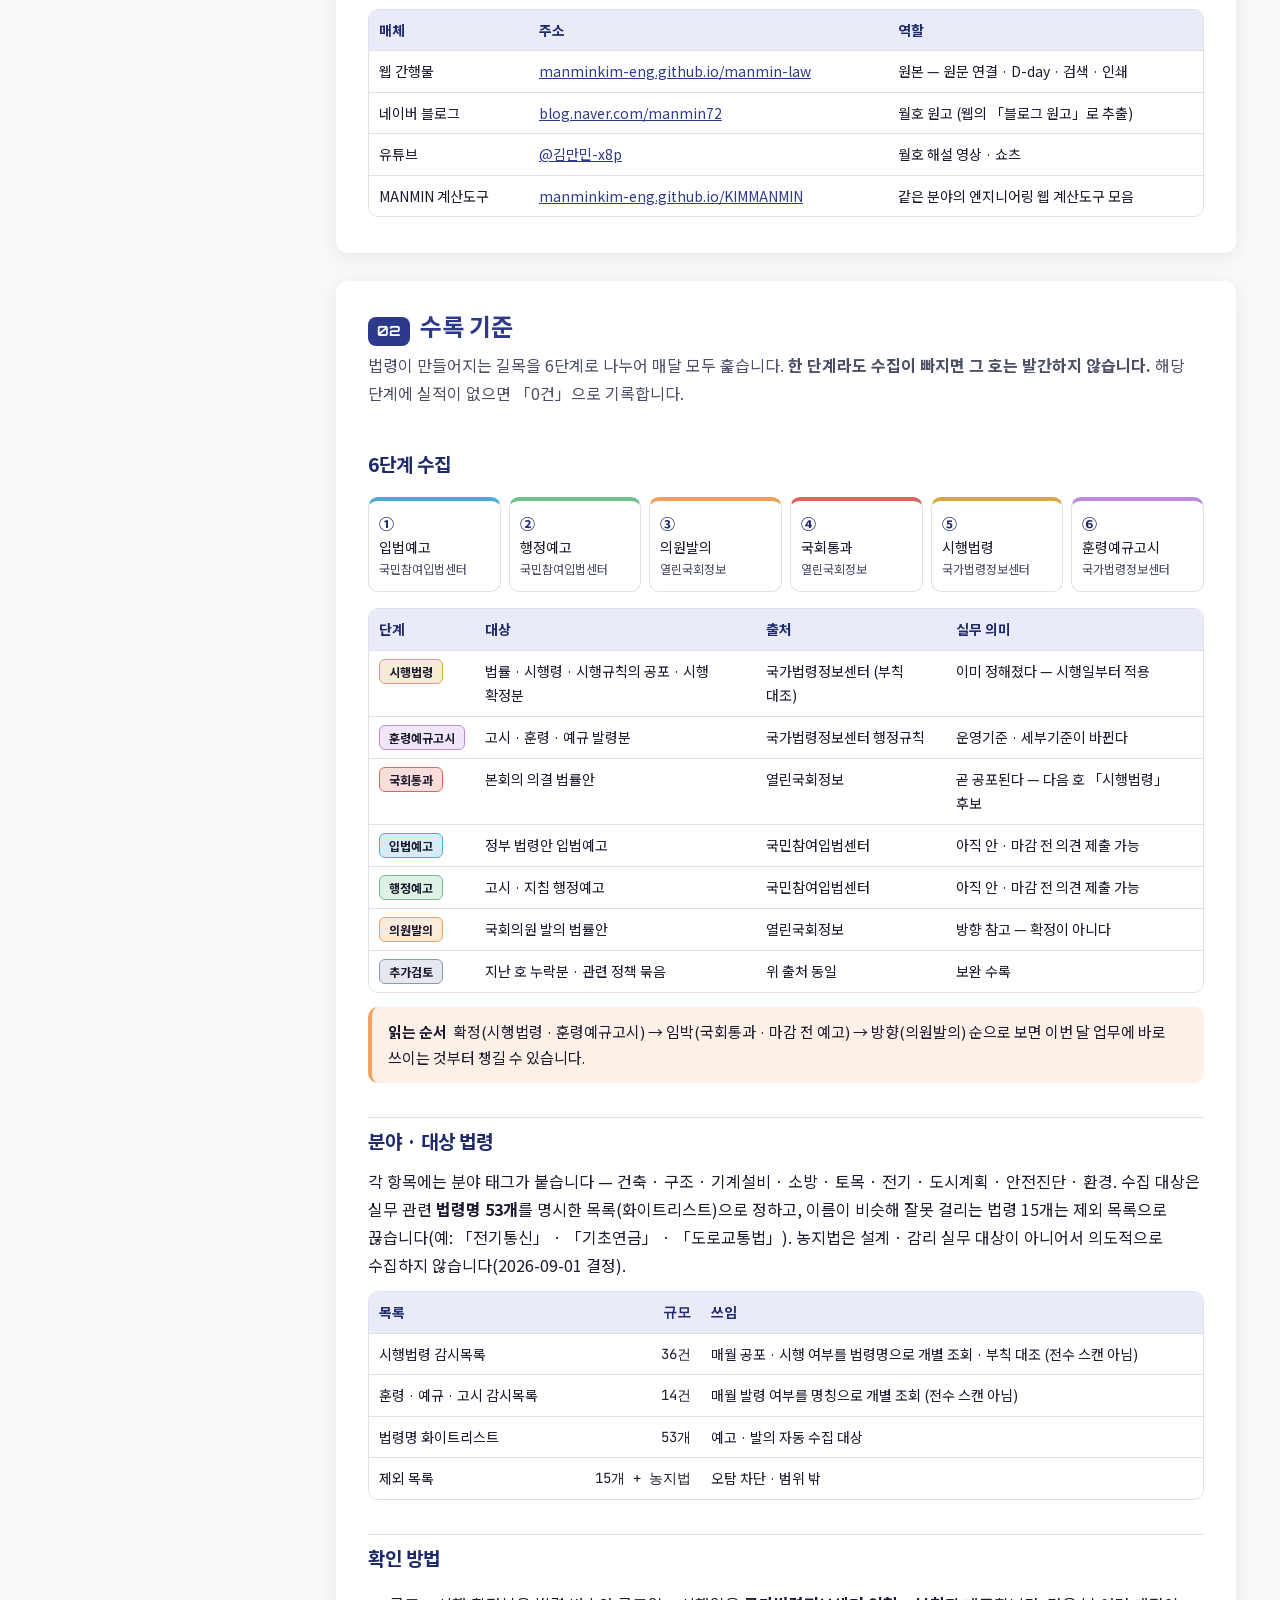
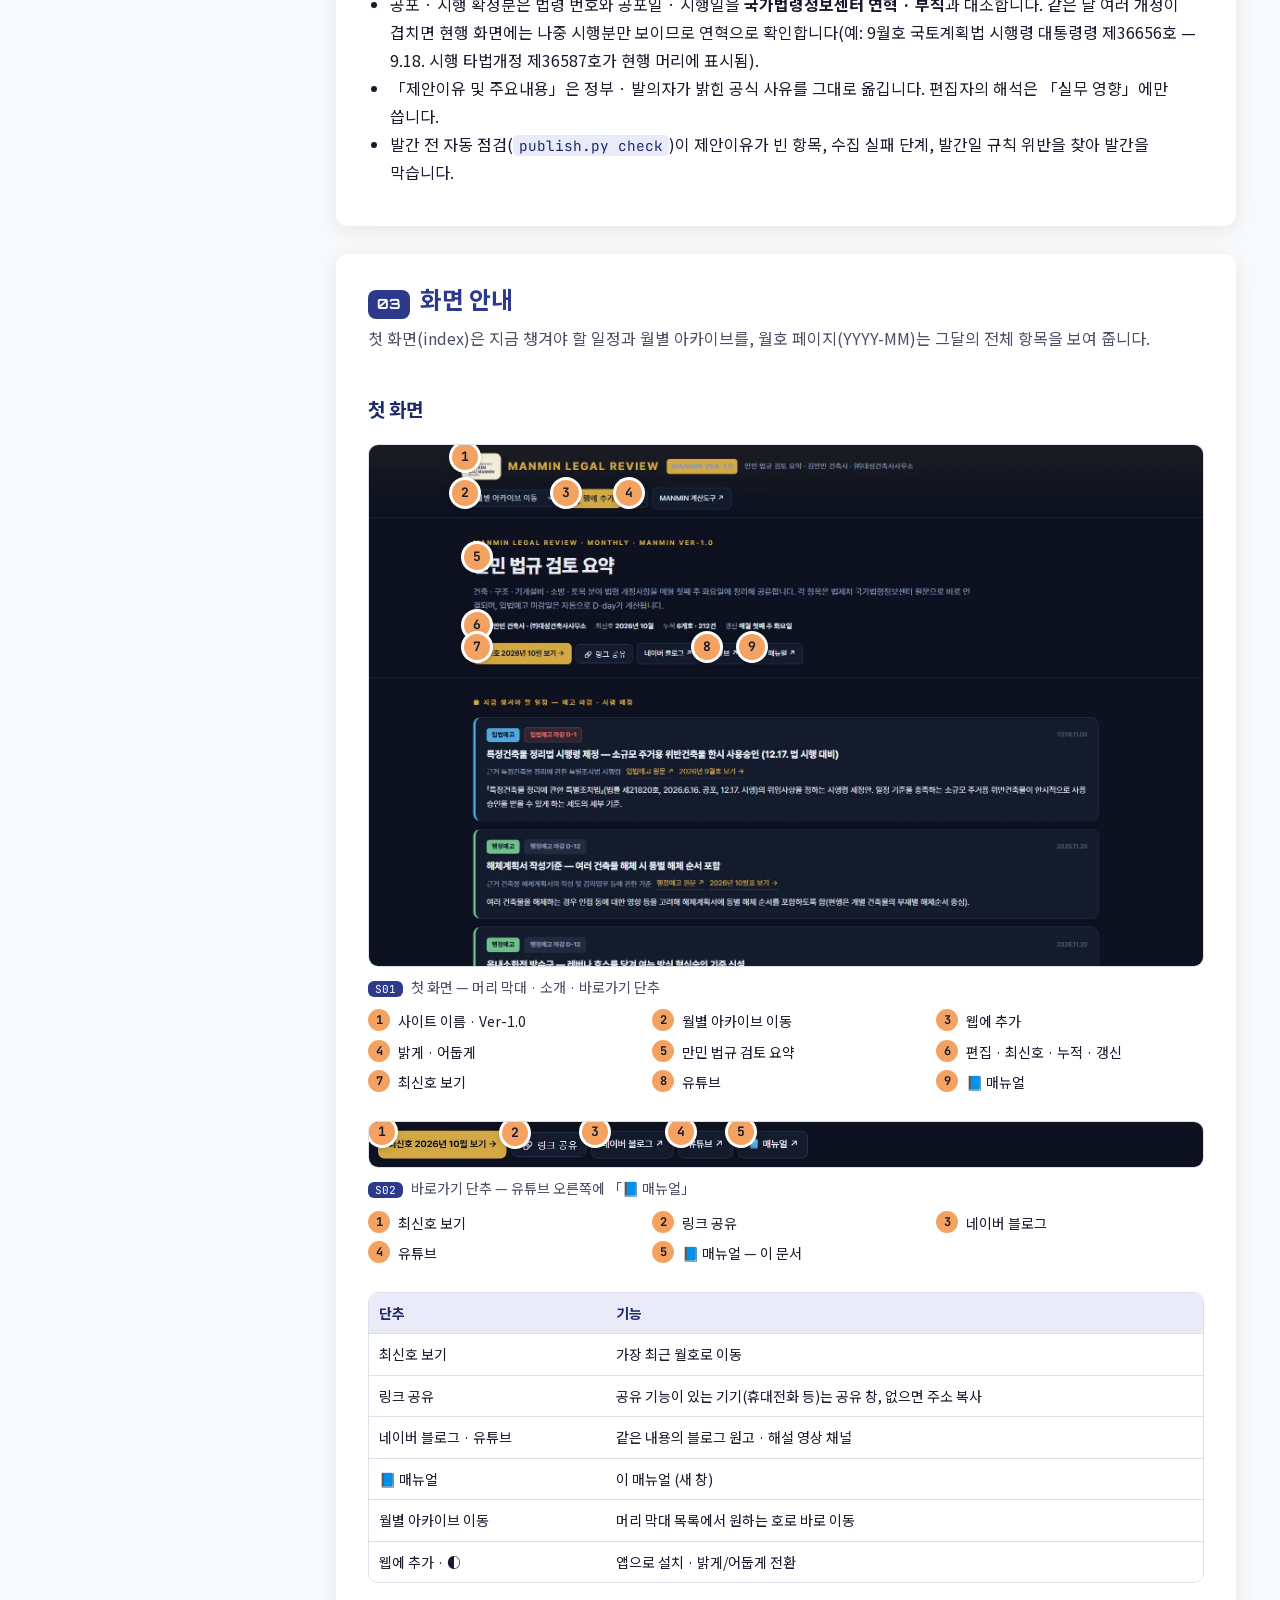
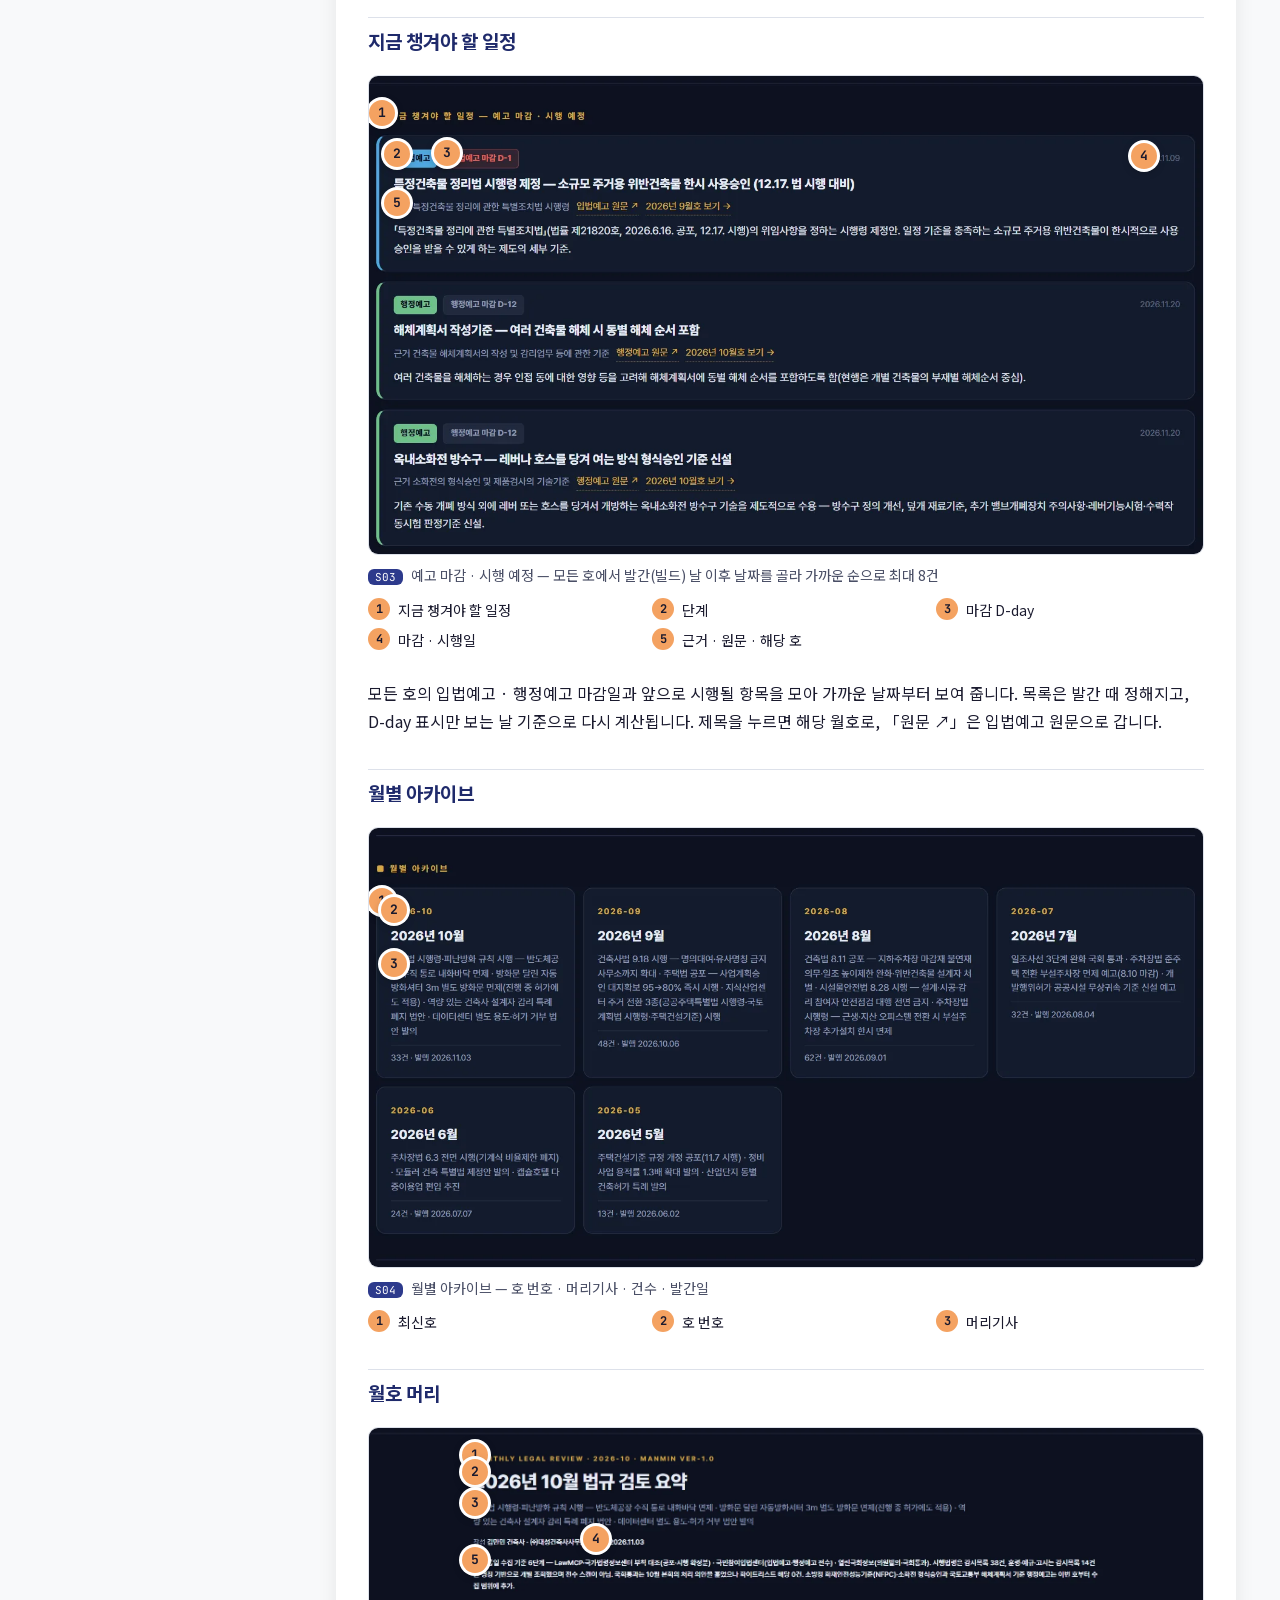
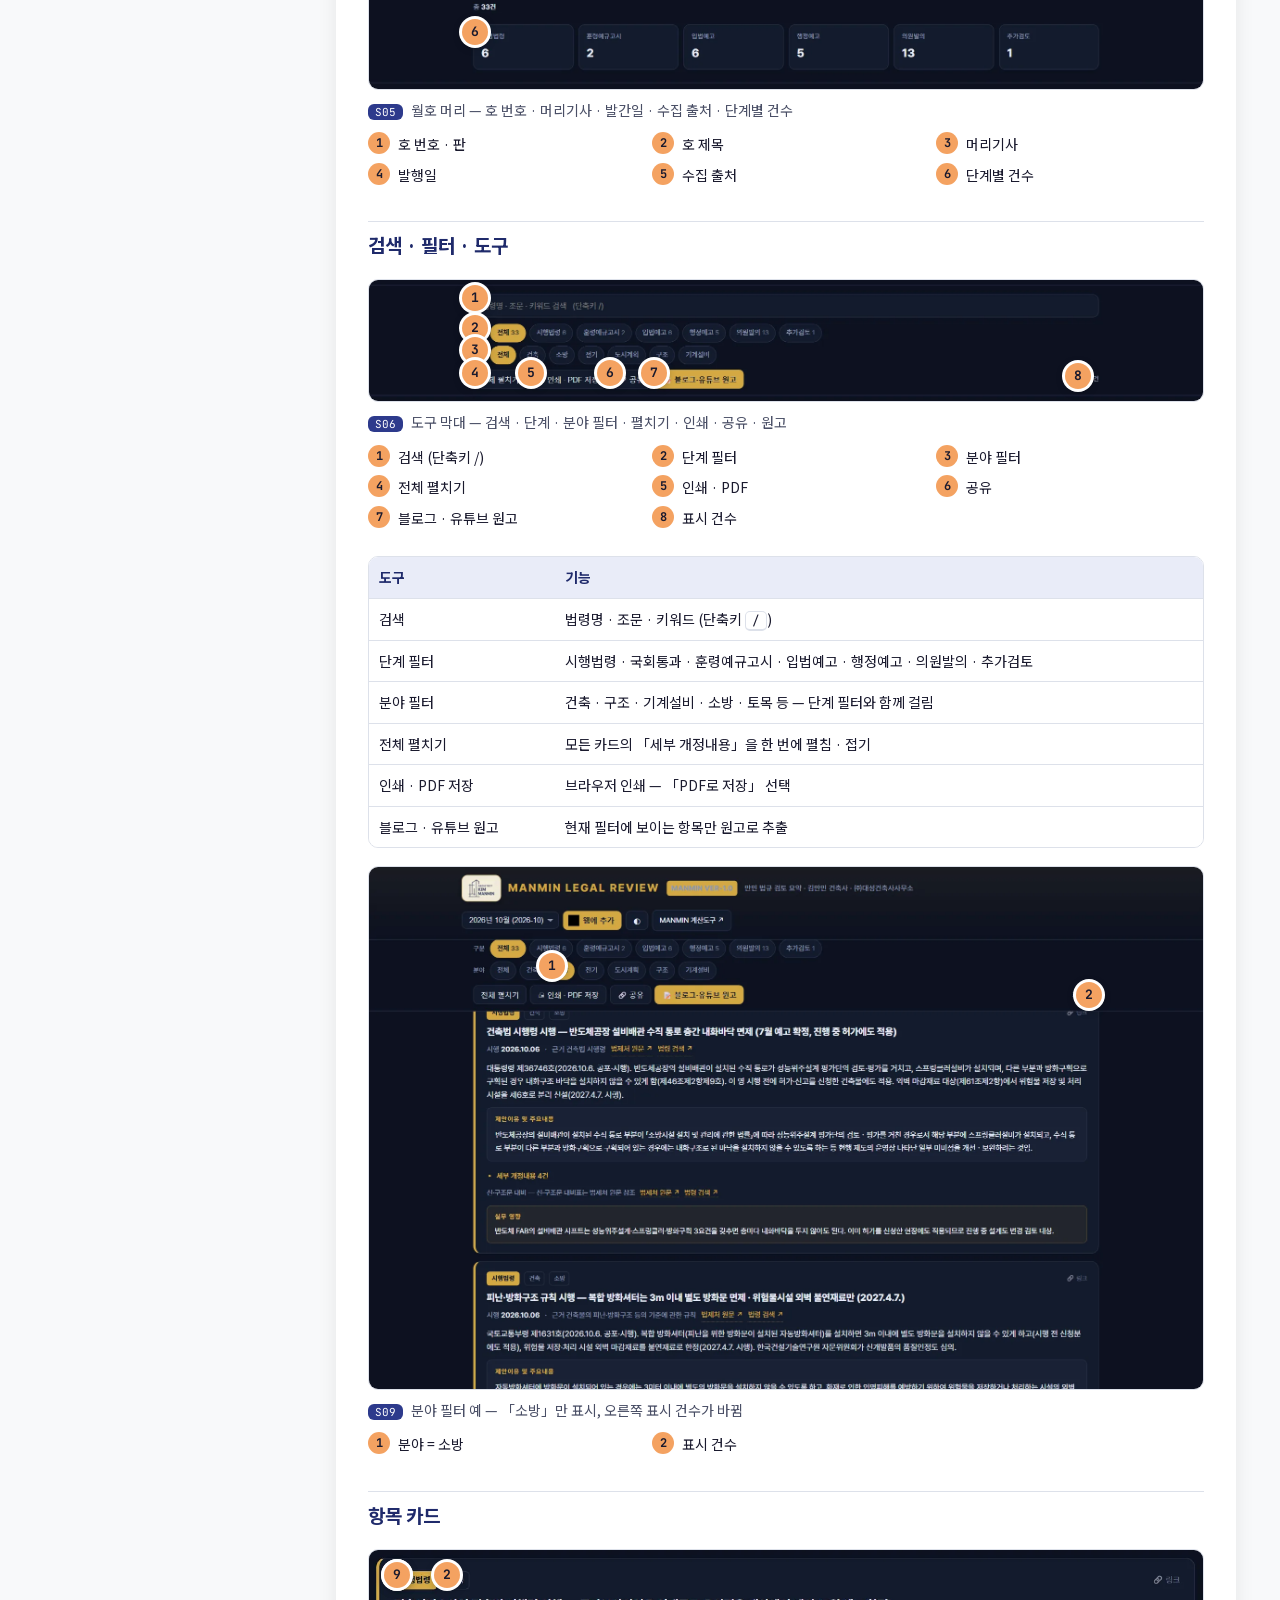
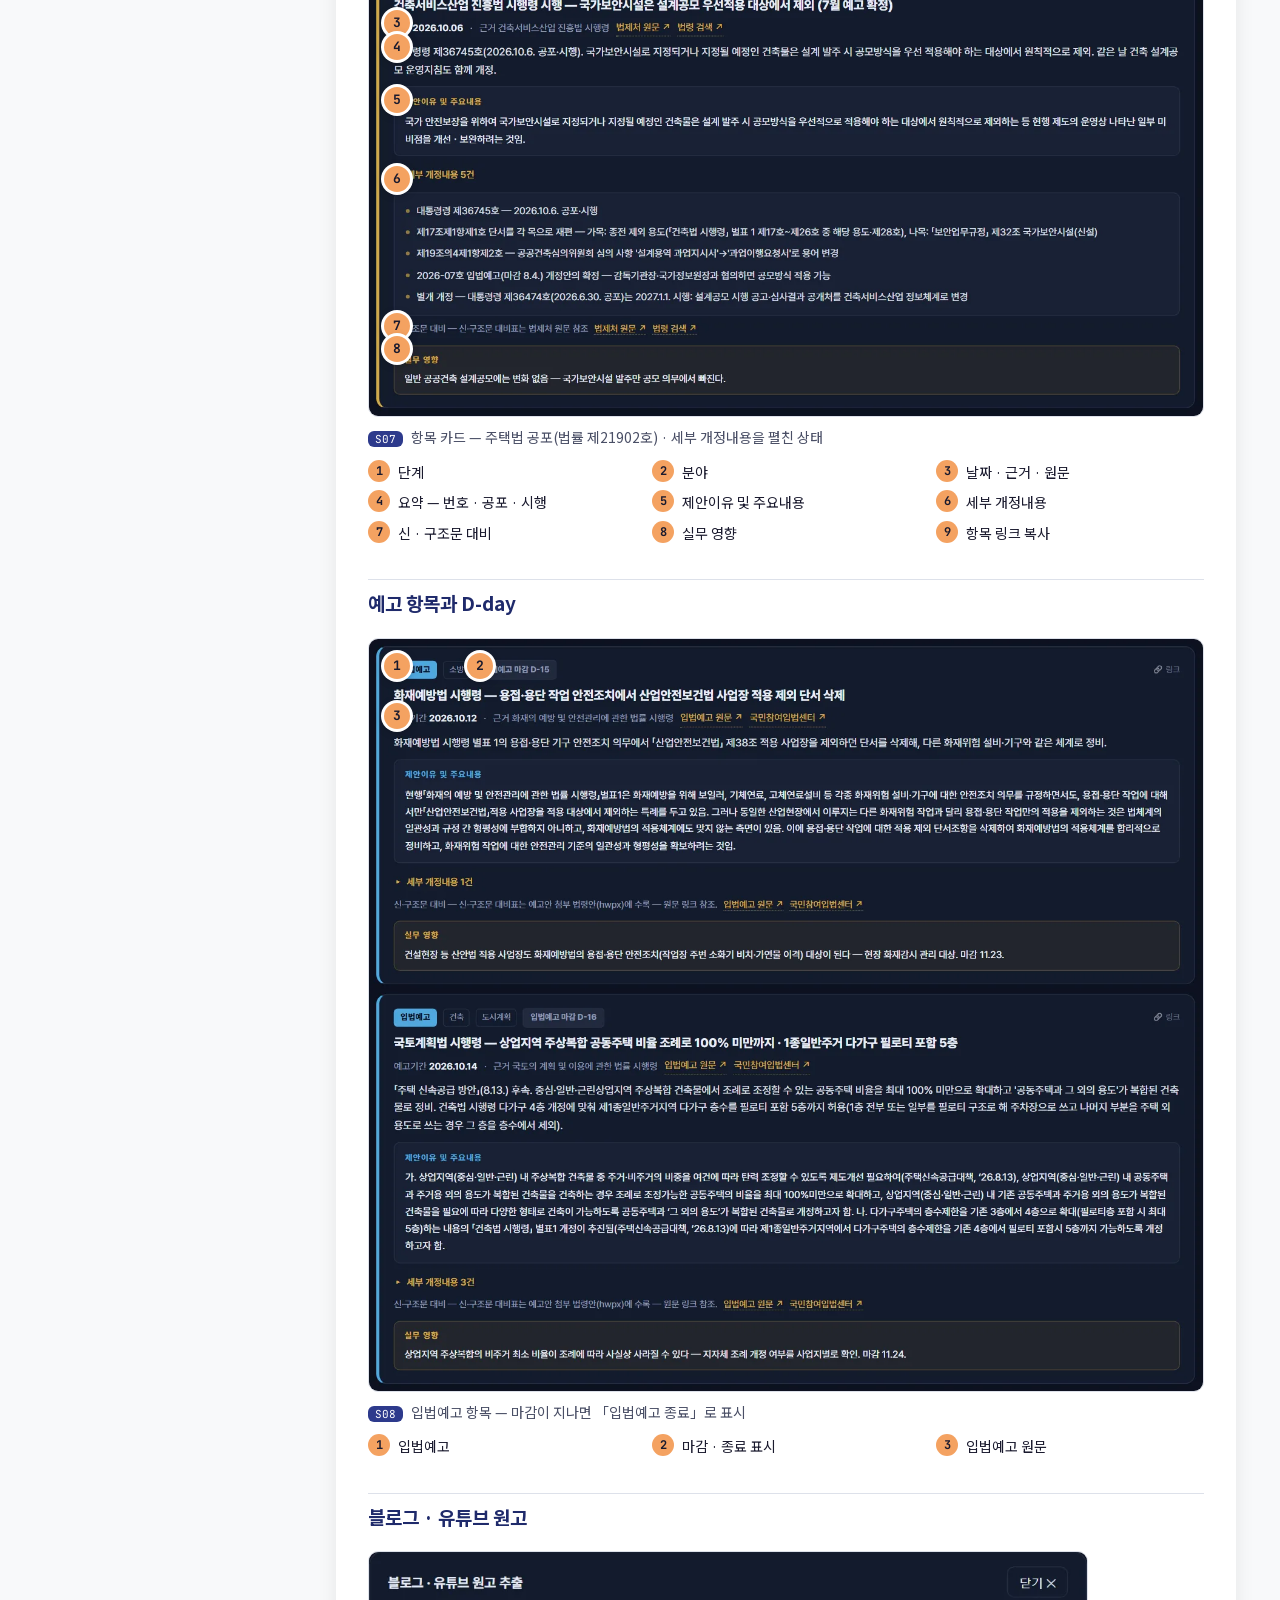
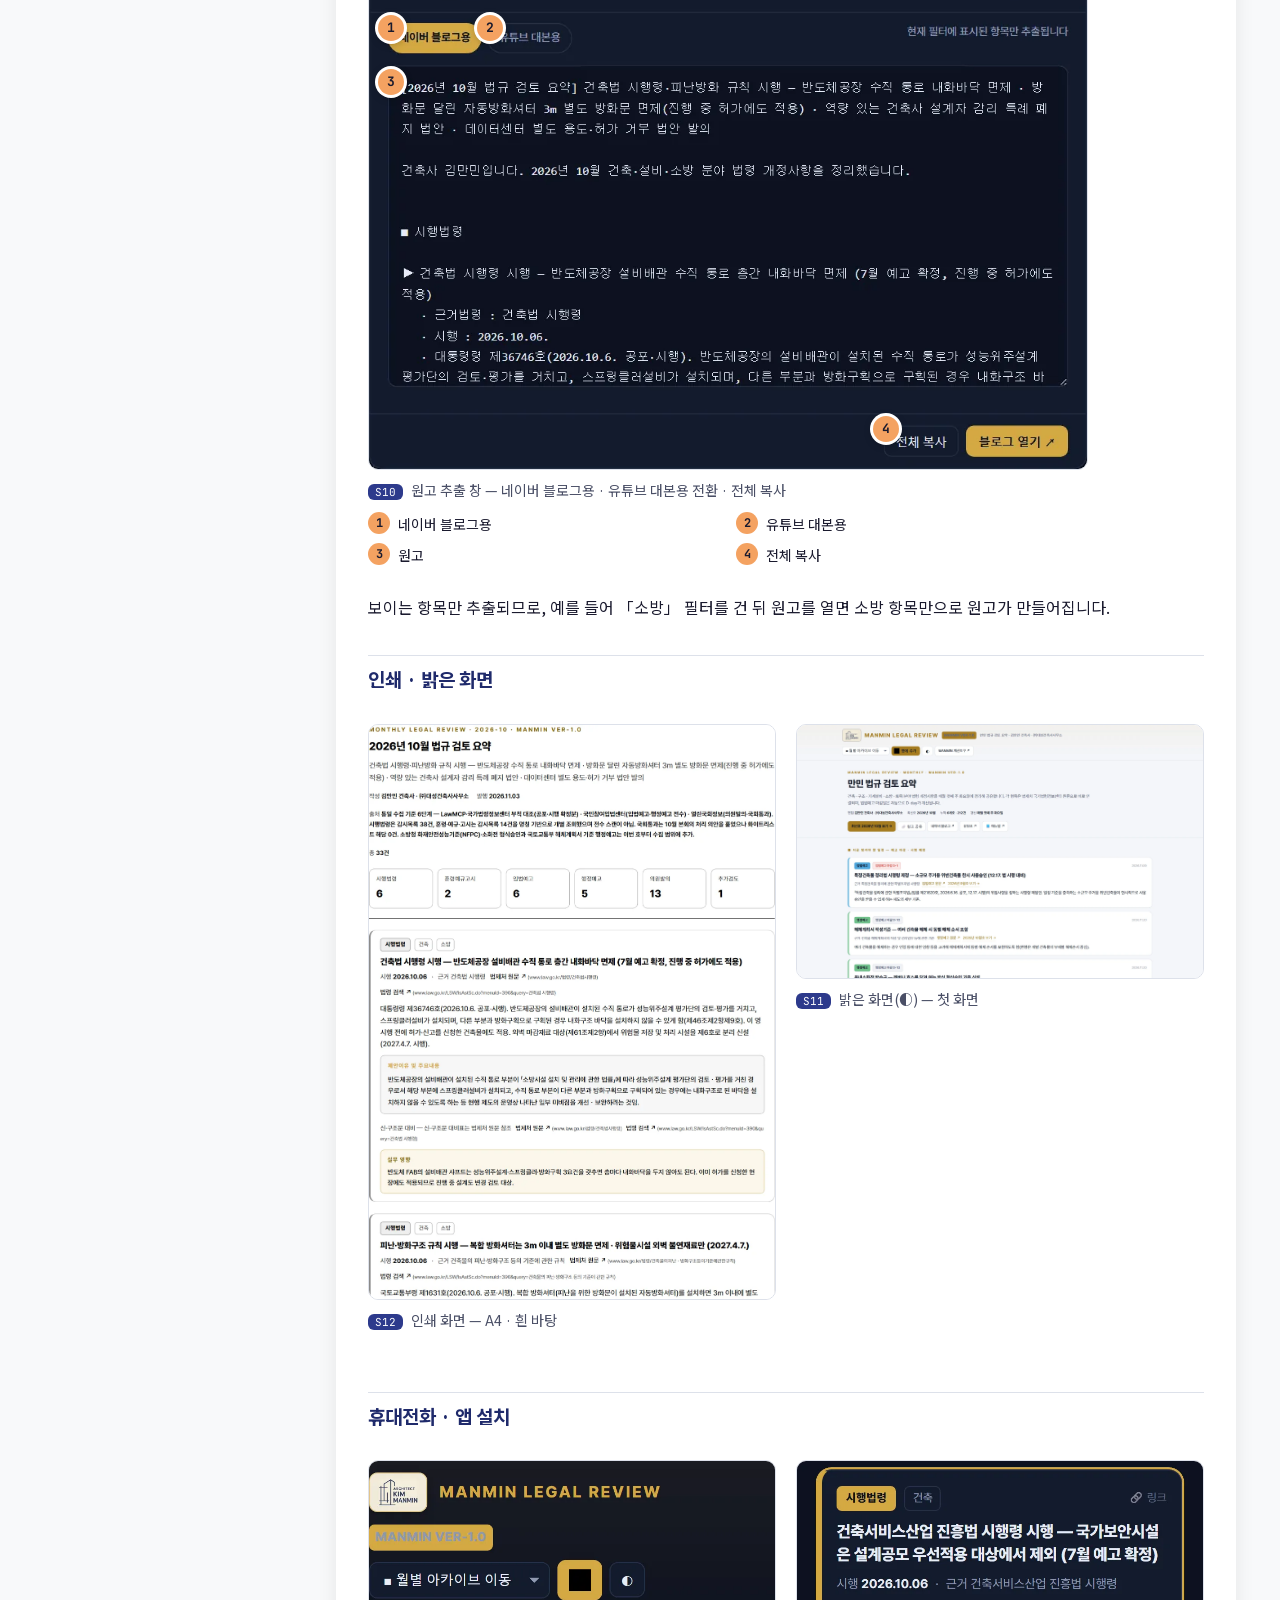
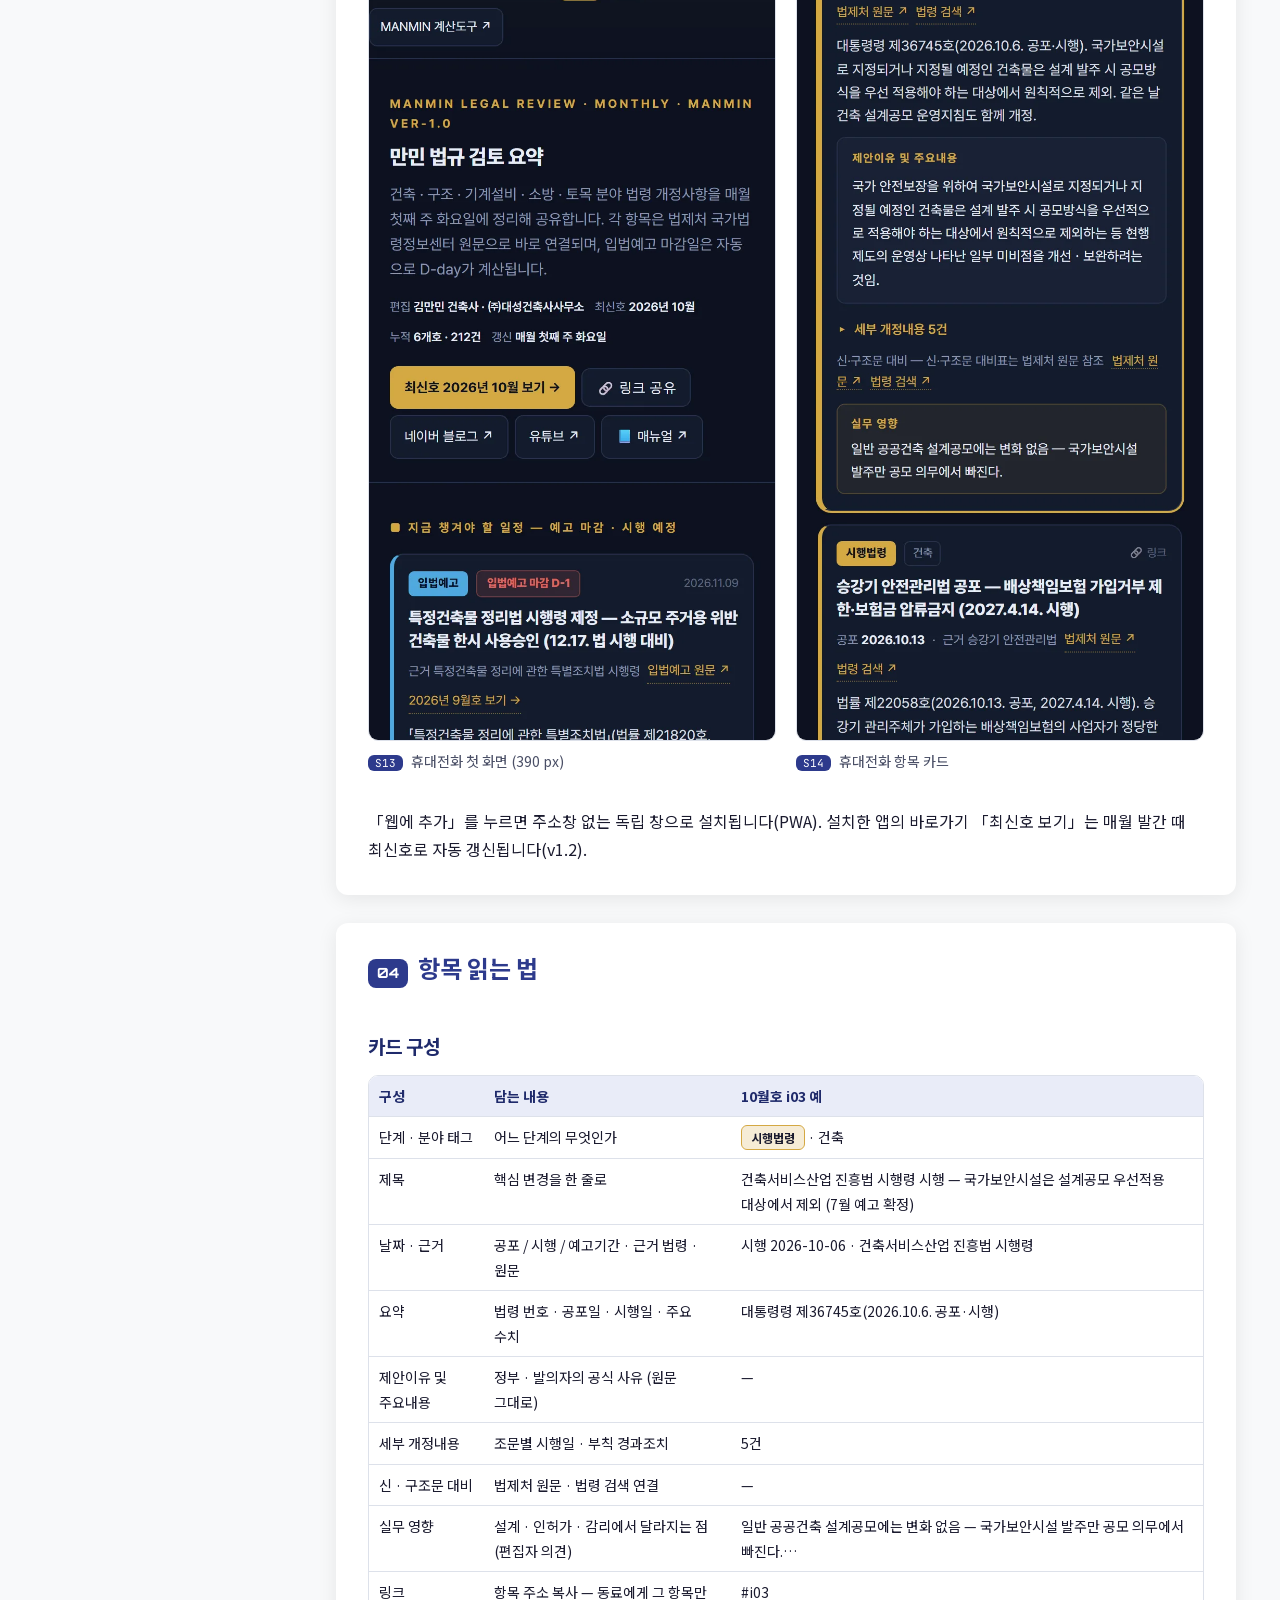
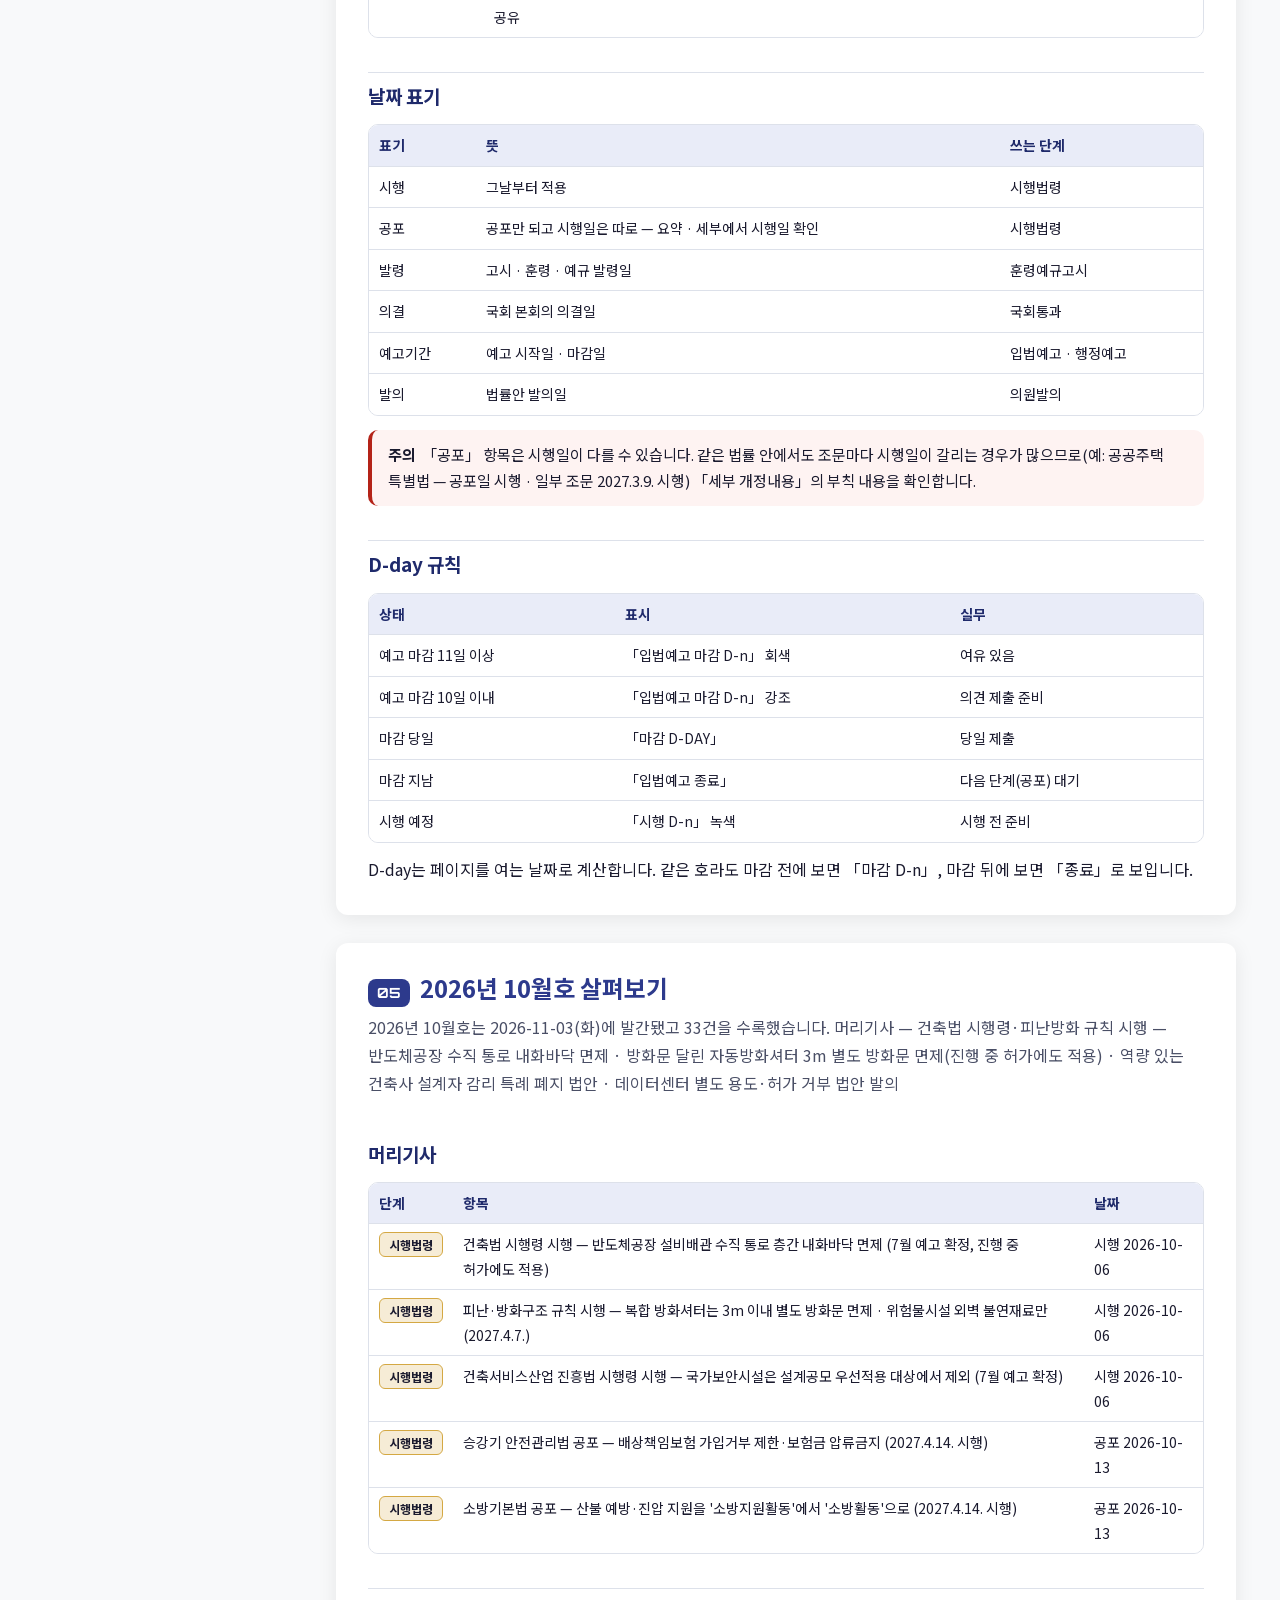
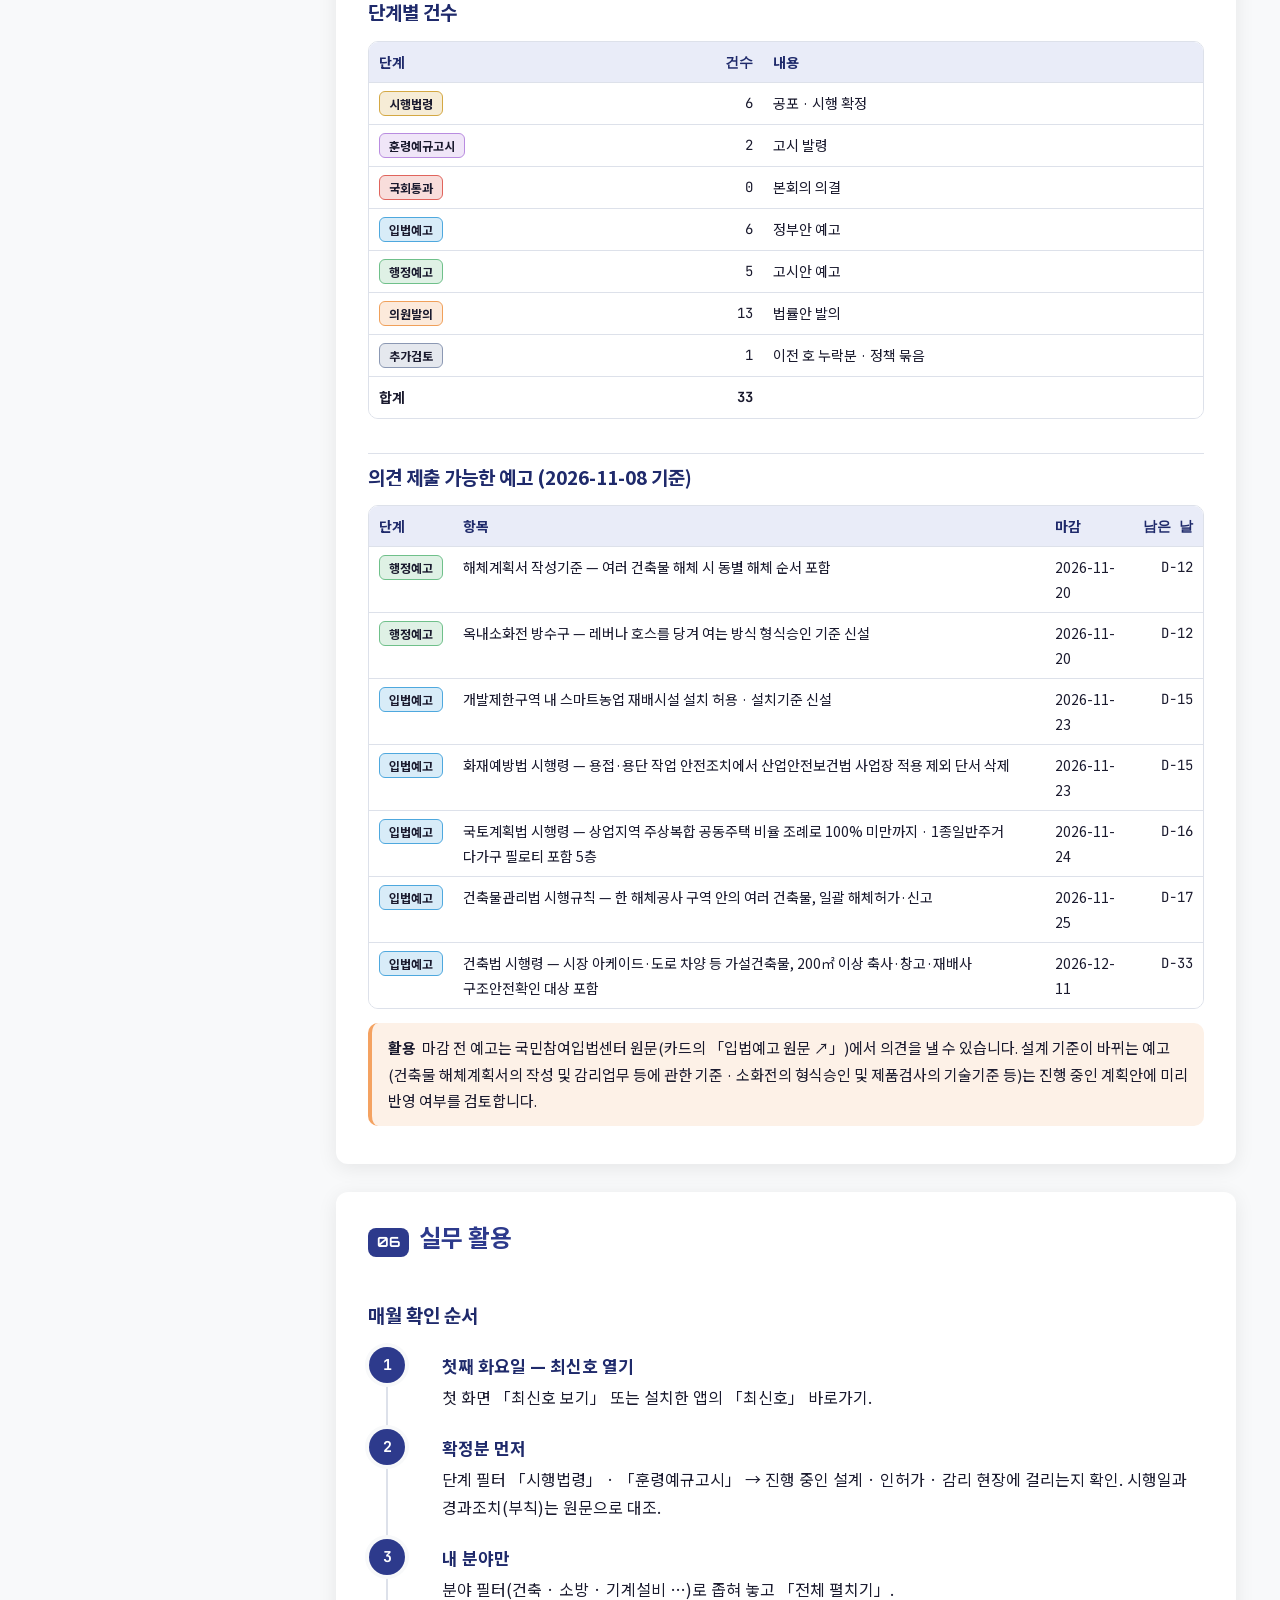
==== commit 94ad4588: "v1.3.6 — 매뉴얼 화면 이미지 14장 최신 화면으로 교체(작업지시서 §25-6-49) · 캐시명 manmin-law-v1.3.6 1440×900 재캡처(capture → We" ====
--- a/manual/index.html
+++ b/manual/index.html
@@ -202,11 +202,11 @@
 <div class="mh-eb"><span class="eyebrow">MANMIN LEGAL REVIEW · MONTHLY · USER MANUAL</span><span class="mh-ver">Ver-1.0</span></div>
 <h1>만민 법규 검토 요약 이용 매뉴얼</h1>
 <p class="sub">매월 첫째 화요일, 지난달 법령 변화를 6단계로 — 발간 체계 · 수록 기준 · 화면 사용법 · 실무 활용</p>
-<p class="mh-meta">2026-10-17 · 김만민 건축사 · ㈜대성건축사사무소 · 법령 원문 · 부칙으로 확인</p>
+<p class="mh-meta">2026-11-08 · 김만민 건축사 · ㈜대성건축사사무소 · 법령 원문 · 부칙으로 확인</p>
 </div>
 <div class="mh-act"><a class="mh-btn pri" href="../index.html" aria-label="간행물 열기">▶ 도구 열기</a><a class="mh-btn sec" href="만민법규검토요약_이용매뉴얼_Ver-1.0.pdf" download>⤓ PDF (A4)</a></div>
 </div></header>
-<div class="wrap"><nav class="toc" aria-label="목차"><details open><summary class="toc-sum">목차 <span aria-hidden="true">▾</span></summary><h2>목차</h2><ol><li><a href="#ch0">0. 이 매뉴얼에 대하여</a></li><li><a href="#ch1">1. 월간 발간 안내</a></li><li class="sub"><a href="#s1-1">발간일 · 수록 기간</a></li><li class="sub"><a href="#s1-2">발간 일정</a></li><li class="sub"><a href="#s1-3">함께 보는 매체</a></li><li><a href="#ch2">2. 수록 기준</a></li><li class="sub"><a href="#s2-1">6단계 수집</a></li><li class="sub"><a href="#s2-2">분야 · 대상 법령</a></li><li class="sub"><a href="#s2-3">확인 방법</a></li><li><a href="#ch3">3. 화면 안내</a></li><li class="sub"><a href="#s3-1">첫 화면</a></li><li class="sub"><a href="#s3-2">지금 챙겨야 할 일정</a></li><li class="sub"><a href="#s3-3">월별 아카이브</a></li><li class="sub"><a href="#s3-4">월호 머리</a></li><li class="sub"><a href="#s3-5">검색 · 필터 · 도구</a></li><li class="sub"><a href="#s3-6">항목 카드</a></li><li class="sub"><a href="#s3-7">예고 항목과 D-day</a></li><li class="sub"><a href="#s3-8">블로그 · 유튜브 원고</a></li><li class="sub"><a href="#s3-9">인쇄 · 밝은 화면</a></li><li class="sub"><a href="#s3-10">휴대전화 · 앱 설치</a></li><li><a href="#ch4">4. 항목 읽는 법</a></li><li class="sub"><a href="#s4-1">카드 구성</a></li><li class="sub"><a href="#s4-2">날짜 표기</a></li><li class="sub"><a href="#s4-3">D-day 규칙</a></li><li><a href="#ch5">5. 2026년 9월호 살펴보기</a></li><li class="sub"><a href="#s5-1">머리기사</a></li><li class="sub"><a href="#s5-2">단계별 건수</a></li><li class="sub"><a href="#s5-3">의견 제출 가능한 예고</a></li><li><a href="#ch6">6. 실무 활용</a></li><li class="sub"><a href="#s6-1">매월 확인 순서</a></li><li class="sub"><a href="#s6-2">자주 묻는 질문</a></li><li><a href="#ch7">부록</a></li><li class="sub"><a href="#a1">발간 이력</a></li><li class="sub"><a href="#a2">발간 절차 (편집)</a></li><li class="sub"><a href="#a3">용어</a></li><li class="sub"><a href="#a4">매뉴얼 변경 내역</a></li></ol></details></nav><main><style>
+<div class="wrap"><nav class="toc" aria-label="목차"><details open><summary class="toc-sum">목차 <span aria-hidden="true">▾</span></summary><h2>목차</h2><ol><li><a href="#ch0">0. 이 매뉴얼에 대하여</a></li><li><a href="#ch1">1. 월간 발간 안내</a></li><li class="sub"><a href="#s1-1">발간일 · 수록 기간</a></li><li class="sub"><a href="#s1-2">발간 일정</a></li><li class="sub"><a href="#s1-3">함께 보는 매체</a></li><li><a href="#ch2">2. 수록 기준</a></li><li class="sub"><a href="#s2-1">6단계 수집</a></li><li class="sub"><a href="#s2-2">분야 · 대상 법령</a></li><li class="sub"><a href="#s2-3">확인 방법</a></li><li><a href="#ch3">3. 화면 안내</a></li><li class="sub"><a href="#s3-1">첫 화면</a></li><li class="sub"><a href="#s3-2">지금 챙겨야 할 일정</a></li><li class="sub"><a href="#s3-3">월별 아카이브</a></li><li class="sub"><a href="#s3-4">월호 머리</a></li><li class="sub"><a href="#s3-5">검색 · 필터 · 도구</a></li><li class="sub"><a href="#s3-6">항목 카드</a></li><li class="sub"><a href="#s3-7">예고 항목과 D-day</a></li><li class="sub"><a href="#s3-8">블로그 · 유튜브 원고</a></li><li class="sub"><a href="#s3-9">인쇄 · 밝은 화면</a></li><li class="sub"><a href="#s3-10">휴대전화 · 앱 설치</a></li><li><a href="#ch4">4. 항목 읽는 법</a></li><li class="sub"><a href="#s4-1">카드 구성</a></li><li class="sub"><a href="#s4-2">날짜 표기</a></li><li class="sub"><a href="#s4-3">D-day 규칙</a></li><li><a href="#ch5">5. 2026년 10월호 살펴보기</a></li><li class="sub"><a href="#s5-1">머리기사</a></li><li class="sub"><a href="#s5-2">단계별 건수</a></li><li class="sub"><a href="#s5-3">의견 제출 가능한 예고</a></li><li><a href="#ch6">6. 실무 활용</a></li><li class="sub"><a href="#s6-1">매월 확인 순서</a></li><li class="sub"><a href="#s6-2">자주 묻는 질문</a></li><li><a href="#ch7">부록</a></li><li class="sub"><a href="#a1">발간 이력</a></li><li class="sub"><a href="#a2">발간 절차 (편집)</a></li><li class="sub"><a href="#a3">용어</a></li><li class="sub"><a href="#a4">매뉴얼 변경 내역</a></li></ol></details></nav><main><style>
 .ctag{display:inline-block;font-size:12px;font-weight:700;padding:1px 9px;border-radius:6px;border:1px solid var(--c);color:#1A1A2E;background:color-mix(in srgb,var(--c) 22%,#fff);white-space:nowrap}
 #fig-s02_chips{max-width:900px}#fig-s10_text{max-width:720px}#fig-s12_print{max-width:520px}
 #fig-s07_card,#fig-s08_notice,#fig-s03_watch,#fig-s04_archive{max-width:900px}
@@ -231,7 +231,7 @@
 }
 </style><section class="ch" id="ch0"><h2><span class="n">00</span>이 매뉴얼에 대하여</h2>
 <p class="lead">만민 법규 검토 요약(MANMIN LEGAL REVIEW)은 건축사 김만민이 <b>매월 첫째 화요일</b>에 <b>직전 달</b>의 건축 · 구조 · 기계설비 · 소방 · 토목 관련 법령 개정사항을 정리해 발간하는 <b>정기 월간 웹 간행물</b>입니다. 이 매뉴얼은 간행물의 발간 체계와 수록 기준, 화면 사용법, 항목을 읽고 실무에 쓰는 방법을 설명합니다.</p>
-<div class="k1"><div class="tbl"><table><thead><tr><th class="">항목</th><th class="">내용</th></tr></thead><tbody><tr><td class="">간행물</td><td class="">만민 법규 검토 요약 · <b>MANMIN VER-1.0</b> · 월간 (매월 첫째 화요일)</td></tr><tr><td class="">접속 주소</td><td class=""><a href="https://manminkim-eng.github.io/manmin-law/" target="_blank" rel="noopener">manminkim-eng.github.io/manmin-law</a></td></tr><tr><td class="">최신호</td><td class=""><b>2026년 9월호</b> · 발간 2026-10-06 · 46건</td></tr><tr><td class="">누적</td><td class="">5개호 · 177건 (2026년 5월호 ~ 2026년 9월호)</td></tr><tr><td class="">매뉴얼 판</td><td class=""><b>Ver-1.0</b> (초판) · 2026-10-17 · 작성 김만민 건축사(㈜대성건축사사무소)</td></tr><tr><td class="">내려받기</td><td class=""><a href="만민법규검토요약_이용매뉴얼_Ver-1.0.pdf" download>PDF(A4)</a> · <a href="../index.html">간행물 열기</a></td></tr><tr><td class="">화면 캡처 기준</td><td class="">2026-10-17 — 화면의 D-day · 「종료」 표시는 보는 날짜에 따라 달라집니다</td></tr></tbody></table></div></div>
+<div class="k1"><div class="tbl"><table><thead><tr><th class="">항목</th><th class="">내용</th></tr></thead><tbody><tr><td class="">간행물</td><td class="">만민 법규 검토 요약 · <b>MANMIN VER-1.0</b> · 월간 (매월 첫째 화요일)</td></tr><tr><td class="">접속 주소</td><td class=""><a href="https://manminkim-eng.github.io/manmin-law/" target="_blank" rel="noopener">manminkim-eng.github.io/manmin-law</a></td></tr><tr><td class="">최신호</td><td class=""><b>2026년 10월호</b> · 발간 2026-11-03 · 33건</td></tr><tr><td class="">누적</td><td class="">6개호 · 212건 (2026년 5월호 ~ 2026년 10월호)</td></tr><tr><td class="">매뉴얼 판</td><td class=""><b>Ver-1.0</b> (초판 2026-10-17 · 최신호 반영 2026-11-08) · 작성 김만민 건축사(㈜대성건축사사무소)</td></tr><tr><td class="">내려받기</td><td class=""><a href="만민법규검토요약_이용매뉴얼_Ver-1.0.pdf" download>PDF(A4)</a> · <a href="../index.html">간행물 열기</a></td></tr><tr><td class="">화면 캡처 기준</td><td class="">2026-11-08 — 화면의 D-day · 「종료」 표시는 보는 날짜에 따라 달라집니다</td></tr></tbody></table></div></div>
 <div class="note"><b>성격</b>법령 원문을 대신하지 않습니다. 각 항목은 법제처 국가법령정보센터 · 국민참여입법센터 · 국회 의안 원문으로 바로 연결되며, 인허가 · 감리 판단은 반드시 원문과 부칙의 시행일로 확인합니다.</div>
 </section>
 <section class="ch" id="ch1"><h2><span class="n">01</span>월간 발간 안내</h2>
@@ -239,7 +239,7 @@
 <h3 id="s1-1">발간일 · 수록 기간</h3>
 <div class="k1"><div class="tbl"><table><thead><tr><th class="">항목</th><th class="">내용</th></tr></thead><tbody><tr><td class="">발간일</td><td class=""><b>매월 첫째 화요일</b></td></tr><tr><td class="">수록 기간</td><td class=""><b>직전 달 1일 ~ 말일</b> (예: 11월 첫째 화요일 → 10월호)</td></tr><tr><td class="">발간 단위</td><td class="">월호(YYYY-MM) — 예: 2026-09 = 2026년 9월호</td></tr><tr><td class="">수정</td><td class="">발간 뒤 누락이 확인되면 다음 호 「추가검토」로 보완 수록합니다 (예: 9월호에 7월 누락분 1건)</td></tr></tbody></table></div></div>
 <h3 id="s1-2">발간 일정</h3>
-<div class="cal"><div class=""><span>2026-09-01(화) 발간</span><b>2026년 8월호</b><span>08-01 ~ 08-31 수록</span></div><div class=""><span>2026-10-06(화) 발간</span><b>2026년 9월호</b><span>09-01 ~ 09-30 수록 · 최신호</span></div><div class="next"><span>2026-11-03(화) 발간 예정</span><b>2026년 10월호</b><span>10-01 ~ 10-31 수록 · 다음 호</span></div></div>
+<div class="cal"><div class=""><span>2026-10-06(화) 발간</span><b>2026년 9월호</b><span>09-01 ~ 09-30 수록</span></div><div class=""><span>2026-11-03(화) 발간</span><b>2026년 10월호</b><span>10-01 ~ 10-31 수록 · 최신호</span></div><div class="next"><span>2026-12-01(화) 발간 예정</span><b>2026년 11월호</b><span>11-01 ~ 11-30 수록 · 다음 호</span></div></div>
 <h3 id="s1-3">함께 보는 매체</h3>
 <div class="tbl"><table><thead><tr><th class="">매체</th><th class="">주소</th><th class="">역할</th></tr></thead><tbody><tr><td class="">웹 간행물</td><td class=""><a href="https://manminkim-eng.github.io/manmin-law/" target="_blank" rel="noopener">manminkim-eng.github.io/manmin-law</a></td><td class="">원본 — 원문 연결 · D-day · 검색 · 인쇄</td></tr><tr><td class="">네이버 블로그</td><td class=""><a href="https://blog.naver.com/manmin72" target="_blank" rel="noopener">blog.naver.com/manmin72</a></td><td class="">월호 원고 (웹의 「블로그 원고」로 추출)</td></tr><tr><td class="">유튜브</td><td class=""><a href="https://www.youtube.com/@김만민-x8p" target="_blank" rel="noopener">@김만민-x8p</a></td><td class="">월호 해설 영상 · 쇼츠</td></tr><tr><td class="">MANMIN 계산도구</td><td class=""><a href="https://manminkim-eng.github.io/KIMMANMIN/" target="_blank" rel="noopener">manminkim-eng.github.io/KIMMANMIN</a></td><td class="">같은 분야의 엔지니어링 웹 계산도구 모음</td></tr></tbody></table></div>
 </section>
@@ -262,24 +262,24 @@
 <section class="ch" id="ch3"><h2><span class="n">03</span>화면 안내</h2>
 <p class="lead">첫 화면(index)은 지금 챙겨야 할 일정과 월별 아카이브를, 월호 페이지(YYYY-MM)는 그달의 전체 항목을 보여 줍니다.</p>
 <h3 id="s3-1">첫 화면</h3>
-<figure class="shot" id="fig-s01_index"><div class="frame"><img src="images/s01_index.webp" width="1440" height="900" loading="lazy" alt="첫 화면 — 머리 막대 · 소개 · 바로가기 단추"><span class="pin" style="left:11.51%;top:2.36%">1</span><span class="pin" style="left:11.51%;top:9.39%">2</span><span class="pin" style="left:23.18%;top:9.22%">3</span><span class="pin" style="left:30.64%;top:9.39%">4</span><span class="pin" style="left:12.90%;top:21.64%">5</span><span class="pin" style="left:12.90%;top:34.61%">6</span><span class="pin" style="left:12.90%;top:38.81%">7</span><span class="pin" style="left:39.94%;top:38.81%">8</span><span class="pin" style="left:45.42%;top:38.81%">9</span></div><figcaption><span class="fno">S01</span>첫 화면 — 머리 막대 · 소개 · 바로가기 단추</figcaption><ol class="legend"><li><b>1</b><span>사이트 이름 · Ver-1.0</span></li><li><b>2</b><span>월별 아카이브 이동</span></li><li><b>3</b><span>웹에 추가</span></li><li><b>4</b><span>밝게 · 어둡게</span></li><li><b>5</b><span>만민 법규 검토 요약</span></li><li><b>6</b><span>편집 · 최신호 · 누적 · 갱신</span></li><li><b>7</b><span>최신호 보기</span></li><li><b>8</b><span>유튜브</span></li><li><b>9</b><span>📘 매뉴얼</span></li></ol></figure>
-<figure class="shot" id="fig-s02_chips"><div class="frame"><img src="images/s02_chips.webp" width="1104" height="61" loading="lazy" alt="바로가기 단추 — 유튜브 오른쪽에 「📘 매뉴얼」"><span class="pin" style="left:1.50%;top:22.79%">1</span><span class="pin" style="left:16.91%;top:25.78%">2</span><span class="pin" style="left:26.38%;top:22.79%">3</span><span class="pin" style="left:36.75%;top:22.79%">4</span><span class="pin" style="left:43.90%;top:22.79%">5</span></div><figcaption><span class="fno">S02</span>바로가기 단추 — 유튜브 오른쪽에 「📘 매뉴얼」</figcaption><ol class="legend"><li><b>1</b><span>최신호 보기</span></li><li><b>2</b><span>링크 공유</span></li><li><b>3</b><span>네이버 블로그</span></li><li><b>4</b><span>유튜브</span></li><li><b>5</b><span>📘 매뉴얼 — 이 문서</span></li></ol></figure>
+<figure class="shot" id="fig-s01_index"><div class="frame"><img src="images/s01_index.webp" width="1440" height="900" loading="lazy" alt="첫 화면 — 머리 막대 · 소개 · 바로가기 단추"><span class="pin" style="left:11.51%;top:2.36%">1</span><span class="pin" style="left:11.51%;top:9.39%">2</span><span class="pin" style="left:23.66%;top:9.22%">3</span><span class="pin" style="left:31.18%;top:9.22%">4</span><span class="pin" style="left:12.90%;top:21.64%">5</span><span class="pin" style="left:12.90%;top:34.61%">6</span><span class="pin" style="left:12.90%;top:38.81%">7</span><span class="pin" style="left:40.47%;top:38.81%">8</span><span class="pin" style="left:45.95%;top:38.81%">9</span></div><figcaption><span class="fno">S01</span>첫 화면 — 머리 막대 · 소개 · 바로가기 단추</figcaption><ol class="legend"><li><b>1</b><span>사이트 이름 · Ver-1.0</span></li><li><b>2</b><span>월별 아카이브 이동</span></li><li><b>3</b><span>웹에 추가</span></li><li><b>4</b><span>밝게 · 어둡게</span></li><li><b>5</b><span>만민 법규 검토 요약</span></li><li><b>6</b><span>편집 · 최신호 · 누적 · 갱신</span></li><li><b>7</b><span>최신호 보기</span></li><li><b>8</b><span>유튜브</span></li><li><b>9</b><span>📘 매뉴얼</span></li></ol></figure>
+<figure class="shot" id="fig-s02_chips"><div class="frame"><img src="images/s02_chips.webp" width="1104" height="61" loading="lazy" alt="바로가기 단추 — 유튜브 오른쪽에 「📘 매뉴얼」"><span class="pin" style="left:1.50%;top:22.79%">1</span><span class="pin" style="left:17.46%;top:25.78%">2</span><span class="pin" style="left:27.07%;top:22.79%">3</span><span class="pin" style="left:37.44%;top:22.79%">4</span><span class="pin" style="left:44.60%;top:22.79%">5</span></div><figcaption><span class="fno">S02</span>바로가기 단추 — 유튜브 오른쪽에 「📘 매뉴얼」</figcaption><ol class="legend"><li><b>1</b><span>최신호 보기</span></li><li><b>2</b><span>링크 공유</span></li><li><b>3</b><span>네이버 블로그</span></li><li><b>4</b><span>유튜브</span></li><li><b>5</b><span>📘 매뉴얼 — 이 문서</span></li></ol></figure>
 <div class="tbl"><table><thead><tr><th class="">단추</th><th class="">기능</th></tr></thead><tbody><tr><td class="">최신호 보기</td><td class="">가장 최근 월호로 이동</td></tr><tr><td class="">링크 공유</td><td class="">공유 기능이 있는 기기(휴대전화 등)는 공유 창, 없으면 주소 복사</td></tr><tr><td class="">네이버 블로그 · 유튜브</td><td class="">같은 내용의 블로그 원고 · 해설 영상 채널</td></tr><tr><td class="">📘 매뉴얼</td><td class="">이 매뉴얼 (새 창)</td></tr><tr><td class="">월별 아카이브 이동</td><td class="">머리 막대 목록에서 원하는 호로 바로 이동</td></tr><tr><td class="">웹에 추가 · ◐</td><td class="">앱으로 설치 · 밝게/어둡게 전환</td></tr></tbody></table></div>
 <h3 id="s3-2">지금 챙겨야 할 일정</h3>
-<figure class="shot" id="fig-s03_watch"><div class="frame"><img src="images/s03_watch.webp" width="1100" height="628" loading="lazy" alt="예고 마감 · 시행 예정 — 모든 호에서 발간(빌드) 날 이후 날짜를 골라 가까운 순으로 최대 8건"><span class="pin" style="left:1.50%;top:7.81%">1</span><span class="pin" style="left:3.40%;top:16.24%">2</span><span class="pin" style="left:9.18%;top:16.08%">3</span><span class="pin" style="left:92.71%;top:16.65%">4</span><span class="pin" style="left:3.40%;top:26.47%">5</span></div><figcaption><span class="fno">S03</span>예고 마감 · 시행 예정 — 모든 호에서 발간(빌드) 날 이후 날짜를 골라 가까운 순으로 최대 8건</figcaption><ol class="legend"><li><b>1</b><span>지금 챙겨야 할 일정</span></li><li><b>2</b><span>단계</span></li><li><b>3</b><span>마감 D-day</span></li><li><b>4</b><span>마감 · 시행일</span></li><li><b>5</b><span>근거 · 원문 · 해당 호</span></li></ol></figure>
+<figure class="shot" id="fig-s03_watch"><div class="frame"><img src="images/s03_watch.webp" width="1100" height="631" loading="lazy" alt="예고 마감 · 시행 예정 — 모든 호에서 발간(빌드) 날 이후 날짜를 골라 가까운 순으로 최대 8건"><span class="pin" style="left:1.50%;top:7.78%">1</span><span class="pin" style="left:3.40%;top:16.18%">2</span><span class="pin" style="left:9.34%;top:16.02%">3</span><span class="pin" style="left:92.88%;top:16.66%">4</span><span class="pin" style="left:3.40%;top:26.50%">5</span></div><figcaption><span class="fno">S03</span>예고 마감 · 시행 예정 — 모든 호에서 발간(빌드) 날 이후 날짜를 골라 가까운 순으로 최대 8건</figcaption><ol class="legend"><li><b>1</b><span>지금 챙겨야 할 일정</span></li><li><b>2</b><span>단계</span></li><li><b>3</b><span>마감 D-day</span></li><li><b>4</b><span>마감 · 시행일</span></li><li><b>5</b><span>근거 · 원문 · 해당 호</span></li></ol></figure>
 <p>모든 호의 입법예고 · 행정예고 마감일과 앞으로 시행될 항목을 모아 가까운 날짜부터 보여 줍니다. 목록은 발간 때 정해지고, D-day 표시만 보는 날 기준으로 다시 계산됩니다. 제목을 누르면 해당 월호로, 「원문 ↗」은 입법예고 원문으로 갑니다.</p>
 <h3 id="s3-3">월별 아카이브</h3>
 <figure class="shot" id="fig-s04_archive"><div class="frame"><img src="images/s04_archive.webp" width="1100" height="579" loading="lazy" alt="월별 아카이브 — 호 번호 · 머리기사 · 건수 · 발간일"><span class="pin" style="left:1.50%;top:16.65%">1</span><span class="pin" style="left:3.04%;top:18.77%">2</span><span class="pin" style="left:3.04%;top:31.07%">3</span></div><figcaption><span class="fno">S04</span>월별 아카이브 — 호 번호 · 머리기사 · 건수 · 발간일</figcaption><ol class="legend"><li><b>1</b><span>최신호</span></li><li><b>2</b><span>호 번호</span></li><li><b>3</b><span>머리기사</span></li></ol></figure>
 <h3 id="s3-4">월호 머리</h3>
-<figure class="shot" id="fig-s05_issue_hero"><div class="frame"><img src="images/s05_issue_hero.webp" width="1440" height="430" loading="lazy" alt="월호 머리 — 호 번호 · 머리기사 · 발간일 · 수집 출처 · 단계별 건수"><span class="pin" style="left:12.73%;top:11.03%">1</span><span class="pin" style="left:12.73%;top:17.53%">2</span><span class="pin" style="left:12.73%;top:30.06%">3</span><span class="pin" style="left:27.17%;top:44.66%">4</span><span class="pin" style="left:12.73%;top:52.98%">5</span><span class="pin" style="left:12.73%;top:77.36%">6</span></div><figcaption><span class="fno">S05</span>월호 머리 — 호 번호 · 머리기사 · 발간일 · 수집 출처 · 단계별 건수</figcaption><ol class="legend"><li><b>1</b><span>호 번호 · 판</span></li><li><b>2</b><span>호 제목</span></li><li><b>3</b><span>머리기사</span></li><li><b>4</b><span>발행일</span></li><li><b>5</b><span>수집 출처</span></li><li><b>6</b><span>단계별 건수</span></li></ol></figure>
+<figure class="shot" id="fig-s05_issue_hero"><div class="frame"><img src="images/s05_issue_hero.webp" width="1440" height="451" loading="lazy" alt="월호 머리 — 호 번호 · 머리기사 · 발간일 · 수집 출처 · 단계별 건수"><span class="pin" style="left:12.73%;top:10.56%">1</span><span class="pin" style="left:12.73%;top:16.76%">2</span><span class="pin" style="left:12.73%;top:28.72%">3</span><span class="pin" style="left:27.17%;top:42.66%">4</span><span class="pin" style="left:12.73%;top:50.60%">5</span><span class="pin" style="left:12.73%;top:78.35%">6</span></div><figcaption><span class="fno">S05</span>월호 머리 — 호 번호 · 머리기사 · 발간일 · 수집 출처 · 단계별 건수</figcaption><ol class="legend"><li><b>1</b><span>호 번호 · 판</span></li><li><b>2</b><span>호 제목</span></li><li><b>3</b><span>머리기사</span></li><li><b>4</b><span>발행일</span></li><li><b>5</b><span>수집 출처</span></li><li><b>6</b><span>단계별 건수</span></li></ol></figure>
 <h3 id="s3-5">검색 · 필터 · 도구</h3>
-<figure class="shot" id="fig-s06_toolbar"><div class="frame"><img src="images/s06_toolbar.webp" width="1440" height="210" loading="lazy" alt="도구 막대 — 검색 · 단계 · 분야 필터 · 펼치기 · 인쇄 · 공유 · 원고"><span class="pin" style="left:12.73%;top:14.93%">1</span><span class="pin" style="left:12.73%;top:39.26%">2</span><span class="pin" style="left:12.73%;top:57.29%">3</span><span class="pin" style="left:12.73%;top:76.76%">4</span><span class="pin" style="left:19.44%;top:76.76%">5</span><span class="pin" style="left:28.86%;top:76.76%">6</span><span class="pin" style="left:34.07%;top:76.76%">7</span><span class="pin" style="left:85.00%;top:78.86%">8</span></div><figcaption><span class="fno">S06</span>도구 막대 — 검색 · 단계 · 분야 필터 · 펼치기 · 인쇄 · 공유 · 원고</figcaption><ol class="legend"><li><b>1</b><span>검색 (단축키 /)</span></li><li><b>2</b><span>단계 필터</span></li><li><b>3</b><span>분야 필터</span></li><li><b>4</b><span>전체 펼치기</span></li><li><b>5</b><span>인쇄 · PDF</span></li><li><b>6</b><span>공유</span></li><li><b>7</b><span>블로그 · 유튜브 원고</span></li><li><b>8</b><span>표시 건수</span></li></ol></figure>
+<figure class="shot" id="fig-s06_toolbar"><div class="frame"><img src="images/s06_toolbar.webp" width="1440" height="210" loading="lazy" alt="도구 막대 — 검색 · 단계 · 분야 필터 · 펼치기 · 인쇄 · 공유 · 원고"><span class="pin" style="left:12.73%;top:14.93%">1</span><span class="pin" style="left:12.73%;top:39.26%">2</span><span class="pin" style="left:12.73%;top:57.29%">3</span><span class="pin" style="left:12.73%;top:76.76%">4</span><span class="pin" style="left:19.44%;top:76.76%">5</span><span class="pin" style="left:28.86%;top:76.76%">6</span><span class="pin" style="left:34.18%;top:76.76%">7</span><span class="pin" style="left:85.01%;top:78.86%">8</span></div><figcaption><span class="fno">S06</span>도구 막대 — 검색 · 단계 · 분야 필터 · 펼치기 · 인쇄 · 공유 · 원고</figcaption><ol class="legend"><li><b>1</b><span>검색 (단축키 /)</span></li><li><b>2</b><span>단계 필터</span></li><li><b>3</b><span>분야 필터</span></li><li><b>4</b><span>전체 펼치기</span></li><li><b>5</b><span>인쇄 · PDF</span></li><li><b>6</b><span>공유</span></li><li><b>7</b><span>블로그 · 유튜브 원고</span></li><li><b>8</b><span>표시 건수</span></li></ol></figure>
 <div class="tbl"><table><thead><tr><th class="">도구</th><th class="">기능</th></tr></thead><tbody><tr><td class="">검색</td><td class="">법령명 · 조문 · 키워드 (단축키 <kbd>/</kbd>)</td></tr><tr><td class="">단계 필터</td><td class="">시행법령 · 국회통과 · 훈령예규고시 · 입법예고 · 행정예고 · 의원발의 · 추가검토</td></tr><tr><td class="">분야 필터</td><td class="">건축 · 구조 · 기계설비 · 소방 · 토목 등 — 단계 필터와 함께 걸림</td></tr><tr><td class="">전체 펼치기</td><td class="">모든 카드의 「세부 개정내용」을 한 번에 펼침 · 접기</td></tr><tr><td class="">인쇄 · PDF 저장</td><td class="">브라우저 인쇄 — 「PDF로 저장」 선택</td></tr><tr><td class="">블로그 · 유튜브 원고</td><td class="">현재 필터에 보이는 항목만 원고로 추출</td></tr></tbody></table></div>
-<figure class="shot" id="fig-s09_filter"><div class="frame"><img src="images/s09_filter.webp" width="1440" height="900" loading="lazy" alt="분야 필터 예 — 「소방」만 표시, 오른쪽 표시 건수가 바뀜"><span class="pin" style="left:21.97%;top:18.89%">1</span><span class="pin" style="left:86.71%;top:24.42%">2</span></div><figcaption><span class="fno">S09</span>분야 필터 예 — 「소방」만 표시, 오른쪽 표시 건수가 바뀜</figcaption><ol class="legend"><li><b>1</b><span>분야 = 소방</span></li><li><b>2</b><span>표시 건수</span></li></ol></figure>
+<figure class="shot" id="fig-s09_filter"><div class="frame"><img src="images/s09_filter.webp" width="1440" height="900" loading="lazy" alt="분야 필터 예 — 「소방」만 표시, 오른쪽 표시 건수가 바뀜"><span class="pin" style="left:21.97%;top:18.89%">1</span><span class="pin" style="left:86.31%;top:24.42%">2</span></div><figcaption><span class="fno">S09</span>분야 필터 예 — 「소방」만 표시, 오른쪽 표시 건수가 바뀜</figcaption><ol class="legend"><li><b>1</b><span>분야 = 소방</span></li><li><b>2</b><span>표시 건수</span></li></ol></figure>
 <h3 id="s3-6">항목 카드</h3>
-<figure class="shot" id="fig-s07_card"><div class="frame"><img src="images/s07_card.webp" width="1100" height="743" loading="lazy" alt="항목 카드 — 주택법 공포(법률 제21902호) · 세부 개정내용을 펼친 상태"><span class="pin" style="left:3.40%;top:4.57%">1</span><span class="pin" style="left:9.18%;top:4.57%">2</span><span class="pin" style="left:3.40%;top:13.08%">3</span><span class="pin" style="left:3.40%;top:17.34%">4</span><span class="pin" style="left:3.40%;top:27.11%">5</span><span class="pin" style="left:3.40%;top:46.98%">6</span><span class="pin" style="left:3.40%;top:84.21%">7</span><span class="pin" style="left:3.40%;top:88.36%">8</span><span class="pin" style="left:3.40%;top:4.57%">9</span></div><figcaption><span class="fno">S07</span>항목 카드 — 주택법 공포(법률 제21902호) · 세부 개정내용을 펼친 상태</figcaption><ol class="legend"><li><b>1</b><span>단계</span></li><li><b>2</b><span>분야</span></li><li><b>3</b><span>날짜 · 근거 · 원문</span></li><li><b>4</b><span>요약 — 번호 · 공포 · 시행</span></li><li><b>5</b><span>제안이유 및 주요내용</span></li><li><b>6</b><span>세부 개정내용</span></li><li><b>7</b><span>신 · 구조문 대비</span></li><li><b>8</b><span>실무 영향</span></li><li><b>9</b><span>항목 링크 복사</span></li></ol></figure>
+<figure class="shot" id="fig-s07_card"><div class="frame"><img src="images/s07_card.webp" width="1100" height="615" loading="lazy" alt="항목 카드 — 주택법 공포(법률 제21902호) · 세부 개정내용을 펼친 상태"><span class="pin" style="left:3.40%;top:5.35%">1</span><span class="pin" style="left:9.34%;top:5.35%">2</span><span class="pin" style="left:3.40%;top:15.77%">3</span><span class="pin" style="left:3.40%;top:20.91%">4</span><span class="pin" style="left:3.40%;top:32.24%">5</span><span class="pin" style="left:3.40%;top:49.08%">6</span><span class="pin" style="left:3.40%;top:80.63%">7</span><span class="pin" style="left:3.40%;top:85.64%">8</span><span class="pin" style="left:3.40%;top:5.35%">9</span></div><figcaption><span class="fno">S07</span>항목 카드 — 주택법 공포(법률 제21902호) · 세부 개정내용을 펼친 상태</figcaption><ol class="legend"><li><b>1</b><span>단계</span></li><li><b>2</b><span>분야</span></li><li><b>3</b><span>날짜 · 근거 · 원문</span></li><li><b>4</b><span>요약 — 번호 · 공포 · 시행</span></li><li><b>5</b><span>제안이유 및 주요내용</span></li><li><b>6</b><span>세부 개정내용</span></li><li><b>7</b><span>신 · 구조문 대비</span></li><li><b>8</b><span>실무 영향</span></li><li><b>9</b><span>항목 링크 복사</span></li></ol></figure>
 <h3 id="s3-7">예고 항목과 D-day</h3>
-<figure class="shot" id="fig-s08_notice"><div class="frame"><img src="images/s08_notice.webp" width="1100" height="709" loading="lazy" alt="입법예고 항목 — 마감이 지나면 「입법예고 종료」로 표시"><span class="pin" style="left:3.40%;top:4.89%">1</span><span class="pin" style="left:18.49%;top:4.75%">2</span><span class="pin" style="left:3.40%;top:13.94%">3</span></div><figcaption><span class="fno">S08</span>입법예고 항목 — 마감이 지나면 「입법예고 종료」로 표시</figcaption><ol class="legend"><li><b>1</b><span>입법예고</span></li><li><b>2</b><span>마감 · 종료 표시</span></li><li><b>3</b><span>입법예고 원문</span></li></ol></figure>
+<figure class="shot" id="fig-s08_notice"><div class="frame"><img src="images/s08_notice.webp" width="1100" height="993" loading="lazy" alt="입법예고 항목 — 마감이 지나면 「입법예고 종료」로 표시"><span class="pin" style="left:3.40%;top:3.72%">1</span><span class="pin" style="left:13.25%;top:3.62%">2</span><span class="pin" style="left:3.40%;top:10.27%">3</span></div><figcaption><span class="fno">S08</span>입법예고 항목 — 마감이 지나면 「입법예고 종료」로 표시</figcaption><ol class="legend"><li><b>1</b><span>입법예고</span></li><li><b>2</b><span>마감 · 종료 표시</span></li><li><b>3</b><span>입법예고 원문</span></li></ol></figure>
 <h3 id="s3-8">블로그 · 유튜브 원고</h3>
 <figure class="shot" id="fig-s10_text"><div class="frame"><img src="images/s10_text.webp" width="760" height="547" loading="lazy" alt="원고 추출 창 — 네이버 블로그용 · 유튜브 대본용 전환 · 전체 복사"><span class="pin" style="left:3.03%;top:14.69%">1</span><span class="pin" style="left:16.90%;top:14.69%">2</span><span class="pin" style="left:3.03%;top:25.08%">3</span><span class="pin" style="left:72.05%;top:92.39%">4</span></div><figcaption><span class="fno">S10</span>원고 추출 창 — 네이버 블로그용 · 유튜브 대본용 전환 · 전체 복사</figcaption><ol class="legend"><li><b>1</b><span>네이버 블로그용</span></li><li><b>2</b><span>유튜브 대본용</span></li><li><b>3</b><span>원고</span></li><li><b>4</b><span>전체 복사</span></li></ol></figure>
 <p>보이는 항목만 추출되므로, 예를 들어 「소방」 필터를 건 뒤 원고를 열면 소방 항목만으로 원고가 만들어집니다.</p>
@@ -291,23 +291,23 @@
 </section>
 <section class="ch" id="ch4"><h2><span class="n">04</span>항목 읽는 법</h2>
 <h3 id="s4-1">카드 구성</h3>
-<div class="tbl"><table><thead><tr><th class="">구성</th><th class="">담는 내용</th><th class="">9월호 i03 예</th></tr></thead><tbody><tr><td class="">단계 · 분야 태그</td><td class="">어느 단계의 무엇인가</td><td class=""><span class="ctag" style="--c:#d4a843">시행법령</span> · 건축</td></tr><tr><td class="">제목</td><td class="">핵심 변경을 한 줄로</td><td class="">주택법 공포 — 사업계획승인 대지확보 95%→80% 즉시 시행 · 지역주택조합 강화·도시형생활주택 500세대는 2027.3.9.</td></tr><tr><td class="">날짜 · 근거</td><td class="">공포 / 시행 / 예고기간 · 근거 법령 · 원문</td><td class="">공포 2026-09-08 · 주택법</td></tr><tr><td class="">요약</td><td class="">법령 번호 · 공포일 · 시행일 · 주요 수치</td><td class="">법률 제21902호(2026.9.8. 공포)</td></tr><tr><td class="">제안이유 및 주요내용</td><td class="">정부 · 발의자의 공식 사유 (원문 그대로)</td><td class="">—</td></tr><tr><td class="">세부 개정내용</td><td class="">조문별 시행일 · 부칙 경과조치</td><td class="">8건</td></tr><tr><td class="">신 · 구조문 대비</td><td class="">법제처 원문 · 법령 검색 연결</td><td class="">—</td></tr><tr><td class="">실무 영향</td><td class="">설계 · 인허가 · 감리에서 달라지는 점 (편집자 의견)</td><td class="">대지확보 80% 완화는 이미 시행 중 — 지금 사업계획승인을 준비하는 현장은 95% 기준을 기다릴 필요가 없…</td></tr><tr><td class="">링크</td><td class="">항목 주소 복사 — 동료에게 그 항목만 공유</td><td class="">#i03</td></tr></tbody></table></div>
+<div class="tbl"><table><thead><tr><th class="">구성</th><th class="">담는 내용</th><th class="">10월호 i03 예</th></tr></thead><tbody><tr><td class="">단계 · 분야 태그</td><td class="">어느 단계의 무엇인가</td><td class=""><span class="ctag" style="--c:#d4a843">시행법령</span> · 건축</td></tr><tr><td class="">제목</td><td class="">핵심 변경을 한 줄로</td><td class="">건축서비스산업 진흥법 시행령 시행 — 국가보안시설은 설계공모 우선적용 대상에서 제외 (7월 예고 확정)</td></tr><tr><td class="">날짜 · 근거</td><td class="">공포 / 시행 / 예고기간 · 근거 법령 · 원문</td><td class="">시행 2026-10-06 · 건축서비스산업 진흥법 시행령</td></tr><tr><td class="">요약</td><td class="">법령 번호 · 공포일 · 시행일 · 주요 수치</td><td class="">대통령령 제36745호(2026.10.6. 공포·시행)</td></tr><tr><td class="">제안이유 및 주요내용</td><td class="">정부 · 발의자의 공식 사유 (원문 그대로)</td><td class="">—</td></tr><tr><td class="">세부 개정내용</td><td class="">조문별 시행일 · 부칙 경과조치</td><td class="">5건</td></tr><tr><td class="">신 · 구조문 대비</td><td class="">법제처 원문 · 법령 검색 연결</td><td class="">—</td></tr><tr><td class="">실무 영향</td><td class="">설계 · 인허가 · 감리에서 달라지는 점 (편집자 의견)</td><td class="">일반 공공건축 설계공모에는 변화 없음 — 국가보안시설 발주만 공모 의무에서 빠진다.…</td></tr><tr><td class="">링크</td><td class="">항목 주소 복사 — 동료에게 그 항목만 공유</td><td class="">#i03</td></tr></tbody></table></div>
 <h3 id="s4-2">날짜 표기</h3>
 <div class="tbl"><table><thead><tr><th class="">표기</th><th class="">뜻</th><th class="">쓰는 단계</th></tr></thead><tbody><tr><td class="">시행</td><td class="">그날부터 적용</td><td class="">시행법령</td></tr><tr><td class="">공포</td><td class="">공포만 되고 시행일은 따로 — 요약 · 세부에서 시행일 확인</td><td class="">시행법령</td></tr><tr><td class="">발령</td><td class="">고시 · 훈령 · 예규 발령일</td><td class="">훈령예규고시</td></tr><tr><td class="">의결</td><td class="">국회 본회의 의결일</td><td class="">국회통과</td></tr><tr><td class="">예고기간</td><td class="">예고 시작일 · 마감일</td><td class="">입법예고 · 행정예고</td></tr><tr><td class="">발의</td><td class="">법률안 발의일</td><td class="">의원발의</td></tr></tbody></table></div>
 <div class="warn"><b>주의</b>「공포」 항목은 시행일이 다를 수 있습니다. 같은 법률 안에서도 조문마다 시행일이 갈리는 경우가 많으므로(예: 공공주택 특별법 — 공포일 시행 · 일부 조문 2027.3.9. 시행) 「세부 개정내용」의 부칙 내용을 확인합니다.</div>
 <h3 id="s4-3">D-day 규칙</h3>
 <div class="tbl"><table><thead><tr><th class="">상태</th><th class="">표시</th><th class="">실무</th></tr></thead><tbody><tr><td class="">예고 마감 11일 이상</td><td class="">「입법예고 마감 D-n」 회색</td><td class="">여유 있음</td></tr><tr><td class="">예고 마감 10일 이내</td><td class="">「입법예고 마감 D-n」 강조</td><td class="">의견 제출 준비</td></tr><tr><td class="">마감 당일</td><td class="">「마감 D-DAY」</td><td class="">당일 제출</td></tr><tr><td class="">마감 지남</td><td class="">「입법예고 종료」</td><td class="">다음 단계(공포) 대기</td></tr><tr><td class="">시행 예정</td><td class="">「시행 D-n」 녹색</td><td class="">시행 전 준비</td></tr></tbody></table></div>
-<p>D-day는 페이지를 여는 날짜로 계산합니다. 같은 9월호라도 10월 초에 보면 「마감 D-9」, 마감 뒤에 보면 「종료」로 보입니다.</p>
-</section>
-<section class="ch" id="ch5"><h2><span class="n">05</span>2026년 9월호 살펴보기</h2>
-<p class="lead">2026년 9월호는 2026-10-06(화)에 발간됐고 46건을 수록했습니다. 머리기사 — 건축사법 9.18 시행 — 명의대여·유사명칭 금지 사무소까지 확대 · 주택법 공포 — 사업계획승인 대지확보 95→80% 즉시 시행 · 지식산업센터 주거 전환 3종(공공주택특별법 시행령·국토계획법 시행령·주택건설기준) 시행</p>
+<p>D-day는 페이지를 여는 날짜로 계산합니다. 같은 호라도 마감 전에 보면 「마감 D-n」, 마감 뒤에 보면 「종료」로 보입니다.</p>
+</section>
+<section class="ch" id="ch5"><h2><span class="n">05</span>2026년 10월호 살펴보기</h2>
+<p class="lead">2026년 10월호는 2026-11-03(화)에 발간됐고 33건을 수록했습니다. 머리기사 — 건축법 시행령·피난방화 규칙 시행 — 반도체공장 수직 통로 내화바닥 면제 · 방화문 달린 자동방화셔터 3m 별도 방화문 면제(진행 중 허가에도 적용) · 역량 있는 건축사 설계자 감리 특례 폐지 법안 · 데이터센터 별도 용도·허가 거부 법안 발의</p>
 <h3 id="s5-1">머리기사</h3>
-<div class="tbl"><table><thead><tr><th class="">단계</th><th class="">항목</th><th class="">날짜</th></tr></thead><tbody><tr><td class=""><span class="ctag" style="--c:#d4a843">시행법령</span></td><td class="">건축사법 시행 — 명의대여·유사명칭 금지 건축사사무소까지 확대 · 민간 대가기준 준용은 2027.3.18.</td><td class="">시행 2026-09-18</td></tr><tr><td class=""><span class="ctag" style="--c:#d4a843">시행법령</span></td><td class="">주택법 공포 — 사업계획승인 대지확보 95%→80% 즉시 시행 · 지역주택조합 강화·도시형생활주택 500세대는 2027.3.9.</td><td class="">공포 2026-09-08</td></tr><tr><td class=""><span class="ctag" style="--c:#d4a843">시행법령</span></td><td class="">공공주택 특별법 시행령 시행 — 지식산업센터 공공임대 매입 · 용도변경 전 주차기준 · 다자녀 3→2명</td><td class="">시행 2026-09-08</td></tr><tr><td class=""><span class="ctag" style="--c:#d4a843">시행법령</span></td><td class="">국토계획법 시행령 시행 — 일반공업지역 지식산업센터·근생의 오피스텔 용도변경 한시 허용 (7월 예고 확정)</td><td class="">시행 2026-09-08</td></tr><tr><td class=""><span class="ctag" style="--c:#d4a843">시행법령</span></td><td class="">주택건설기준 규정 시행 — 지식산업센터→도시형생활주택 전환 시 기존 주차기준 · 주차·주민공동시설 완화 (7월 예고 확정)</td><td class="">시행 2026-09-08</td></tr></tbody></table></div>
+<div class="tbl"><table><thead><tr><th class="">단계</th><th class="">항목</th><th class="">날짜</th></tr></thead><tbody><tr><td class=""><span class="ctag" style="--c:#d4a843">시행법령</span></td><td class="">건축법 시행령 시행 — 반도체공장 설비배관 수직 통로 층간 내화바닥 면제 (7월 예고 확정, 진행 중 허가에도 적용)</td><td class="">시행 2026-10-06</td></tr><tr><td class=""><span class="ctag" style="--c:#d4a843">시행법령</span></td><td class="">피난·방화구조 규칙 시행 — 복합 방화셔터는 3m 이내 별도 방화문 면제 · 위험물시설 외벽 불연재료만 (2027.4.7.)</td><td class="">시행 2026-10-06</td></tr><tr><td class=""><span class="ctag" style="--c:#d4a843">시행법령</span></td><td class="">건축서비스산업 진흥법 시행령 시행 — 국가보안시설은 설계공모 우선적용 대상에서 제외 (7월 예고 확정)</td><td class="">시행 2026-10-06</td></tr><tr><td class=""><span class="ctag" style="--c:#d4a843">시행법령</span></td><td class="">승강기 안전관리법 공포 — 배상책임보험 가입거부 제한·보험금 압류금지 (2027.4.14. 시행)</td><td class="">공포 2026-10-13</td></tr><tr><td class=""><span class="ctag" style="--c:#d4a843">시행법령</span></td><td class="">소방기본법 공포 — 산불 예방·진압 지원을 '소방지원활동'에서 '소방활동'으로 (2027.4.14. 시행)</td><td class="">공포 2026-10-13</td></tr></tbody></table></div>
 <h3 id="s5-2">단계별 건수</h3>
-<div class="tbl"><table><thead><tr><th class="">단계</th><th class="num">건수</th><th class="">내용</th></tr></thead><tbody><tr><td class=""><span class="ctag" style="--c:#d4a843">시행법령</span></td><td class="num">10</td><td class="">공포 · 시행 확정</td></tr><tr><td class=""><span class="ctag" style="--c:#b98ce0">훈령예규고시</span></td><td class="num">1</td><td class="">고시 발령</td></tr><tr><td class=""><span class="ctag" style="--c:#e0645c">국회통과</span></td><td class="num">2</td><td class="">본회의 의결</td></tr><tr><td class=""><span class="ctag" style="--c:#4ea8de">입법예고</span></td><td class="num">8</td><td class="">정부안 예고</td></tr><tr><td class=""><span class="ctag" style="--c:#6fc08a">행정예고</span></td><td class="num">2</td><td class="">고시안 예고</td></tr><tr><td class=""><span class="ctag" style="--c:#f0a05a">의원발의</span></td><td class="num">21</td><td class="">법률안 발의</td></tr><tr><td class=""><span class="ctag" style="--c:#8b98b3">추가검토</span></td><td class="num">2</td><td class="">7월 누락분 · 정책 묶음</td></tr><tr><td class=""><b>합계</b></td><td class="num"><b>46</b></td><td class=""></td></tr></tbody></table></div>
-<h3 id="s5-3">의견 제출 가능한 예고 (2026-10-17 기준)</h3>
-<div class="tbl"><table><thead><tr><th class="">단계</th><th class="">항목</th><th class="">마감</th><th class="num">남은 날</th></tr></thead><tbody><tr><td class=""><span class="ctag" style="--c:#4ea8de">입법예고</span></td><td class="">편의증진법 시행규칙 — 보청기기 보조장비 비치 대상 · 장애인 화장실 대변기 등받이 기준</td><td class="">2026-10-20</td><td class="num">D-3</td></tr><tr><td class=""><span class="ctag" style="--c:#4ea8de">입법예고</span></td><td class="">소방시설법 시행령 — 공장 5,000㎡(비불연 2,500㎡) 이상 스프링클러 의무 · 300㎡ 미만 숙박시설 간이스프링클러</td><td class="">2026-10-23</td><td class="num">D-6</td></tr><tr><td class=""><span class="ctag" style="--c:#4ea8de">입법예고</span></td><td class="">건축법 시행령 — 일조 높이제한 법률 상향 정비 · 다세대·다가구 바닥면적 660→1,000㎡ · 다가구 3→4층</td><td class="">2026-10-26</td><td class="num">D-9</td></tr><tr><td class=""><span class="ctag" style="--c:#4ea8de">입법예고</span></td><td class="">주택법 시행령 — 주택조합 원거주민 조합원 예외 · 자금 공개 강화 · 사업종결 재의결</td><td class="">2026-10-26</td><td class="num">D-9</td></tr><tr><td class=""><span class="ctag" style="--c:#4ea8de">입법예고</span></td><td class="">주택법 시행령 — 상업·준주거 주상복합 건축허가 대상 300→500세대 미만 · 연면적 90→100% 미만 (2030년까지)</td><td class="">2026-10-28</td><td class="num">D-11</td></tr><tr><td class=""><span class="ctag" style="--c:#4ea8de">입법예고</span></td><td class="">주택법 시행규칙 — 1,000세대 이상 사전방문 3일 이상 권고 · 주말 1일 포함 · 품질점검 대상 1% 이상</td><td class="">2026-11-02</td><td class="num">D-16</td></tr><tr><td class=""><span class="ctag" style="--c:#4ea8de">입법예고</span></td><td class="">특정건축물 정리법 시행령 제정 — 소규모 주거용 위반건축물 한시 사용승인 (12.17. 법 시행 대비)</td><td class="">2026-11-09</td><td class="num">D-23</td></tr></tbody></table></div>
-<div class="tip"><b>활용</b>마감 전 예고는 국민참여입법센터 원문(카드의 「입법예고 원문 ↗」)에서 의견을 낼 수 있습니다. 소방시설법 시행령(공장 스프링클러) · 건축법 시행령(다세대 · 다가구 바닥면적)처럼 설계 기준이 바뀌는 예고는 진행 중인 계획안에 미리 반영 여부를 검토합니다.</div>
+<div class="tbl"><table><thead><tr><th class="">단계</th><th class="num">건수</th><th class="">내용</th></tr></thead><tbody><tr><td class=""><span class="ctag" style="--c:#d4a843">시행법령</span></td><td class="num">6</td><td class="">공포 · 시행 확정</td></tr><tr><td class=""><span class="ctag" style="--c:#b98ce0">훈령예규고시</span></td><td class="num">2</td><td class="">고시 발령</td></tr><tr><td class=""><span class="ctag" style="--c:#e0645c">국회통과</span></td><td class="num">0</td><td class="">본회의 의결</td></tr><tr><td class=""><span class="ctag" style="--c:#4ea8de">입법예고</span></td><td class="num">6</td><td class="">정부안 예고</td></tr><tr><td class=""><span class="ctag" style="--c:#6fc08a">행정예고</span></td><td class="num">5</td><td class="">고시안 예고</td></tr><tr><td class=""><span class="ctag" style="--c:#f0a05a">의원발의</span></td><td class="num">13</td><td class="">법률안 발의</td></tr><tr><td class=""><span class="ctag" style="--c:#8b98b3">추가검토</span></td><td class="num">1</td><td class="">이전 호 누락분 · 정책 묶음</td></tr><tr><td class=""><b>합계</b></td><td class="num"><b>33</b></td><td class=""></td></tr></tbody></table></div>
+<h3 id="s5-3">의견 제출 가능한 예고 (2026-11-08 기준)</h3>
+<div class="tbl"><table><thead><tr><th class="">단계</th><th class="">항목</th><th class="">마감</th><th class="num">남은 날</th></tr></thead><tbody><tr><td class=""><span class="ctag" style="--c:#6fc08a">행정예고</span></td><td class="">해체계획서 작성기준 — 여러 건축물 해체 시 동별 해체 순서 포함</td><td class="">2026-11-20</td><td class="num">D-12</td></tr><tr><td class=""><span class="ctag" style="--c:#6fc08a">행정예고</span></td><td class="">옥내소화전 방수구 — 레버나 호스를 당겨 여는 방식 형식승인 기준 신설</td><td class="">2026-11-20</td><td class="num">D-12</td></tr><tr><td class=""><span class="ctag" style="--c:#4ea8de">입법예고</span></td><td class="">개발제한구역 내 스마트농업 재배시설 설치 허용 · 설치기준 신설</td><td class="">2026-11-23</td><td class="num">D-15</td></tr><tr><td class=""><span class="ctag" style="--c:#4ea8de">입법예고</span></td><td class="">화재예방법 시행령 — 용접·용단 작업 안전조치에서 산업안전보건법 사업장 적용 제외 단서 삭제</td><td class="">2026-11-23</td><td class="num">D-15</td></tr><tr><td class=""><span class="ctag" style="--c:#4ea8de">입법예고</span></td><td class="">국토계획법 시행령 — 상업지역 주상복합 공동주택 비율 조례로 100% 미만까지 · 1종일반주거 다가구 필로티 포함 5층</td><td class="">2026-11-24</td><td class="num">D-16</td></tr><tr><td class=""><span class="ctag" style="--c:#4ea8de">입법예고</span></td><td class="">건축물관리법 시행규칙 — 한 해체공사 구역 안의 여러 건축물, 일괄 해체허가·신고</td><td class="">2026-11-25</td><td class="num">D-17</td></tr><tr><td class=""><span class="ctag" style="--c:#4ea8de">입법예고</span></td><td class="">건축법 시행령 — 시장 아케이드·도로 차양 등 가설건축물, 200㎡ 이상 축사·창고·재배사 구조안전확인 대상 포함</td><td class="">2026-12-11</td><td class="num">D-33</td></tr></tbody></table></div>
+<div class="tip"><b>활용</b>마감 전 예고는 국민참여입법센터 원문(카드의 「입법예고 원문 ↗」)에서 의견을 낼 수 있습니다. 설계 기준이 바뀌는 예고(건축물 해체계획서의 작성 및 감리업무 등에 관한 기준 · 소화전의 형식승인 및 제품검사의 기술기준 등)는 진행 중인 계획안에 미리 반영 여부를 검토합니다.</div>
 </section>
 <section class="ch" id="ch6"><h2><span class="n">06</span>실무 활용</h2>
 <h3 id="s6-1">매월 확인 순서</h3>
@@ -323,17 +323,17 @@
 </section>
 <section class="ch" id="ch7"><h2><span class="n">부록</span>발간 이력 · 절차 · 용어</h2>
 <h3 id="a1">발간 이력</h3>
-<div class="tbl"><table><thead><tr><th class="">호</th><th class="">발간일</th><th class="num">건수</th><th class="">단계별</th></tr></thead><tbody><tr><td class="">2026년 9월호</td><td class="">2026-10-06</td><td class="num">46</td><td class="">시행법령 10 · 훈령예규고시 1 · 국회통과 2 · 입법예고 8 · 행정예고 2 · 의원발의 21 · 추가검토 2</td></tr><tr><td class="">2026년 8월호</td><td class="">2026-09-01</td><td class="num">62</td><td class="">시행법령 15 · 국회통과 6 · 입법예고 5 · 행정예고 5 · 의원발의 30 · 추가검토 1</td></tr><tr><td class="">2026년 7월호</td><td class="">2026-08-04</td><td class="num">32</td><td class="">시행법령 3 · 훈령예규고시 1 · 국회통과 1 · 입법예고 14 · 행정예고 2 · 의원발의 9 · 추가검토 2</td></tr><tr><td class="">2026년 6월호</td><td class="">2026-07-07</td><td class="num">24</td><td class="">시행법령 1 · 입법예고 1 · 의원발의 21 · 추가검토 1</td></tr><tr><td class="">2026년 5월호</td><td class="">2026-06-02</td><td class="num">13</td><td class="">시행법령 2 · 입법예고 1 · 의원발의 9 · 추가검토 1</td></tr><tr><td class=""><b>누적</b></td><td class=""></td><td class="num"><b>177</b></td><td class="">5개호</td></tr></tbody></table></div>
+<div class="tbl"><table><thead><tr><th class="">호</th><th class="">발간일</th><th class="num">건수</th><th class="">단계별</th></tr></thead><tbody><tr><td class="">2026년 10월호</td><td class="">2026-11-03</td><td class="num">33</td><td class="">시행법령 6 · 훈령예규고시 2 · 입법예고 6 · 행정예고 5 · 의원발의 13 · 추가검토 1</td></tr><tr><td class="">2026년 9월호</td><td class="">2026-10-06</td><td class="num">48</td><td class="">시행법령 10 · 훈령예규고시 1 · 국회통과 2 · 입법예고 8 · 행정예고 2 · 의원발의 21 · 추가검토 4</td></tr><tr><td class="">2026년 8월호</td><td class="">2026-09-01</td><td class="num">62</td><td class="">시행법령 15 · 국회통과 6 · 입법예고 5 · 행정예고 5 · 의원발의 30 · 추가검토 1</td></tr><tr><td class="">2026년 7월호</td><td class="">2026-08-04</td><td class="num">32</td><td class="">시행법령 3 · 훈령예규고시 1 · 국회통과 1 · 입법예고 14 · 행정예고 2 · 의원발의 9 · 추가검토 2</td></tr><tr><td class="">2026년 6월호</td><td class="">2026-07-07</td><td class="num">24</td><td class="">시행법령 1 · 입법예고 1 · 의원발의 21 · 추가검토 1</td></tr><tr><td class="">2026년 5월호</td><td class="">2026-06-02</td><td class="num">13</td><td class="">시행법령 2 · 입법예고 1 · 의원발의 9 · 추가검토 1</td></tr><tr><td class=""><b>누적</b></td><td class=""></td><td class="num"><b>212</b></td><td class="">6개호</td></tr></tbody></table></div>
 <p>2025-09 · 2025-10 · 2025-12 · 2026-01 네 개 호(협회 법규교육 자료 기반)는 수집 기준이 달라 사이트에 싣지 않고 보관만 합니다.</p>
 <h3 id="a2">발간 절차 (편집)</h3>
 <div class="tbl"><table><thead><tr><th class="">단계</th><th class="">명령</th><th class="">내용</th></tr></thead><tbody><tr><td class="">① 수집</td><td class=""><code>python publish.py collect</code></td><td class="">입법예고 · 행정예고 · 의원발의 · 국회통과 자동 수집 → 초안</td></tr><tr><td class="">② 작성</td><td class="">사람</td><td class="">실을 항목 선택 · 요약 · 제안이유 · 실무 영향 작성 · 공포 · 시행 확정분은 법령정보로 대조해 추가</td></tr><tr><td class="">③ 점검</td><td class=""><code>python publish.py check</code></td><td class="">빈 제안이유 · 수집 실패 단계 · 발간일 규칙 위반이면 발간 차단</td></tr><tr><td class="">④ 발간</td><td class=""><code>python publish.py release --push</code></td><td class="">점검 → 빌드(첫 화면 · 월호 · 앱 바로가기 갱신) → 커밋 → 게시</td></tr></tbody></table></div>
 <h3 id="a3">용어</h3>
 <div class="tbl"><table><thead><tr><th class="">용어</th><th class="">뜻</th></tr></thead><tbody><tr><td class="">공포</td><td class="">법령을 관보에 게재해 알리는 것 — 시행과 다를 수 있음</td></tr><tr><td class="">시행</td><td class="">법령의 효력이 실제로 생기는 날</td></tr><tr><td class="">부칙</td><td class="">시행일 · 경과조치 · 적용례를 정한 조항</td></tr><tr><td class="">입법예고</td><td class="">정부가 법령안을 미리 알리고 의견을 받는 절차</td></tr><tr><td class="">행정예고</td><td class="">고시 · 지침 등 행정규칙안을 미리 알리는 절차</td></tr><tr><td class="">타법개정</td><td class="">다른 법령의 제정 · 개정에 따라 함께 바뀌는 개정</td></tr><tr><td class="">PWA</td><td class="">웹을 앱처럼 설치해 쓰는 방식 — 「웹에 추가」</td></tr></tbody></table></div>
 <h3 id="a4">매뉴얼 변경 내역</h3>
-<div class="tbl"><table><thead><tr><th class="">판</th><th class="">날짜</th><th class="">내용</th></tr></thead><tbody><tr><td class="">Ver-1.0</td><td class="">2026-10-17</td><td class="">초판 — 첫 화면 「📘 매뉴얼」 단추 신설과 함께 발행 (사이트 서비스워커 v1.2)</td></tr></tbody></table></div>
+<div class="tbl"><table><thead><tr><th class="">판</th><th class="">날짜</th><th class="">내용</th></tr></thead><tbody><tr><td class="">Ver-1.0</td><td class="">2026-10-17</td><td class="">초판 — 첫 화면 「📘 매뉴얼」 단추 신설과 함께 발행 (사이트 서비스워커 v1.2)</td></tr><tr><td class="">Ver-1.0</td><td class="">2026-11-08</td><td class="">최신호 반영 — 2026년 10월호 기준 수치 · 발간 일정 · 「살펴보기」 장 · 화면 다시 캡처(기준일 2026-11-08). 생성기가 최신호를 데이터에서 읽도록 바꿈</td></tr></tbody></table></div>
 </section></main></div>
 <footer class="foot">© 2026 김만민 건축사 · ㈜대성건축사사무소 · 만민 법규 검토 요약 이용 매뉴얼 Ver-1.0 · 법령 원문을 대신하지 않습니다 — 원문 · 부칙으로 확인  <span class="rev">· 디자인 개정 2026-10-26</span></footer>
-<div class="pfoot"><span>만민 법규 검토 요약 이용 매뉴얼 Ver-1.0</span><span>2026-10-17</span></div>
+<div class="pfoot"><span>만민 법규 검토 요약 이용 매뉴얼 Ver-1.0</span><span>2026-11-08</span></div>
 <div id="lb" role="dialog" aria-label="그림 확대"><img alt=""></div>
 <button class="totop" aria-label="맨 위로">↑</button>
 <script>
